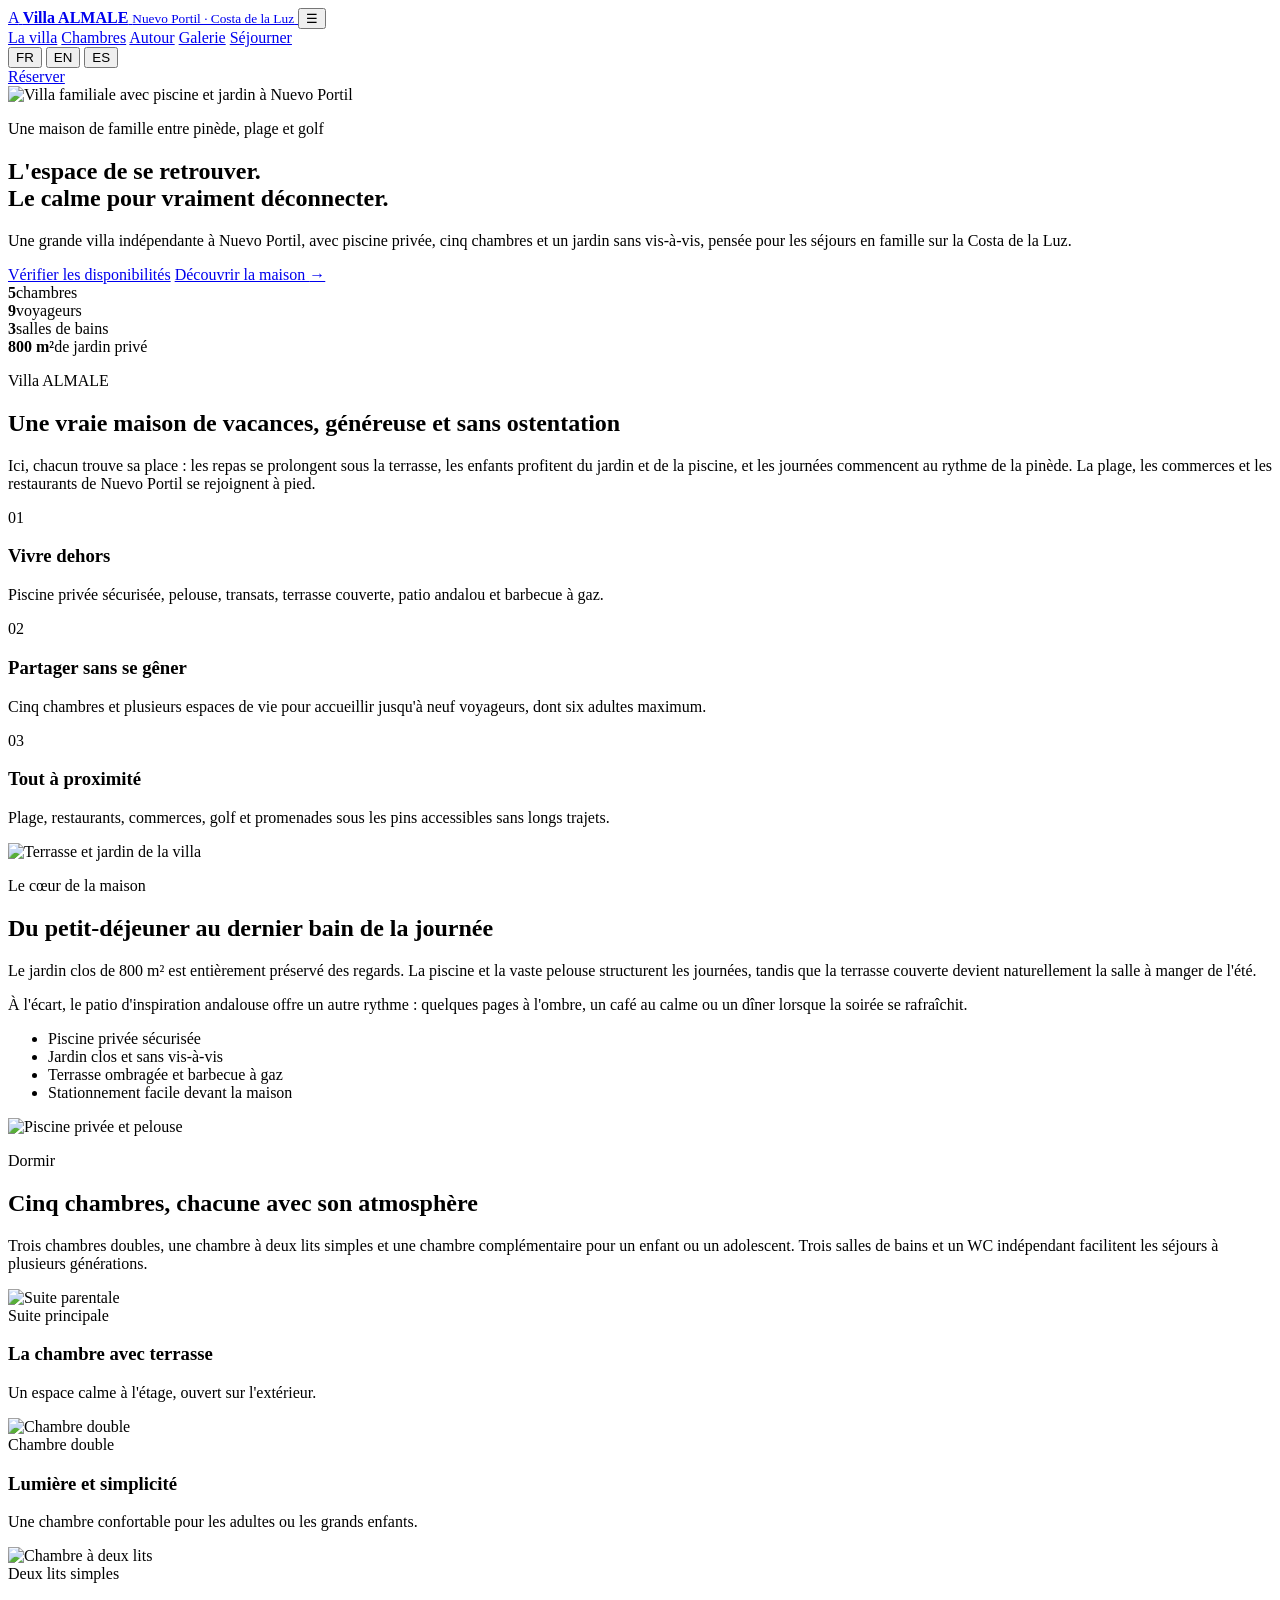
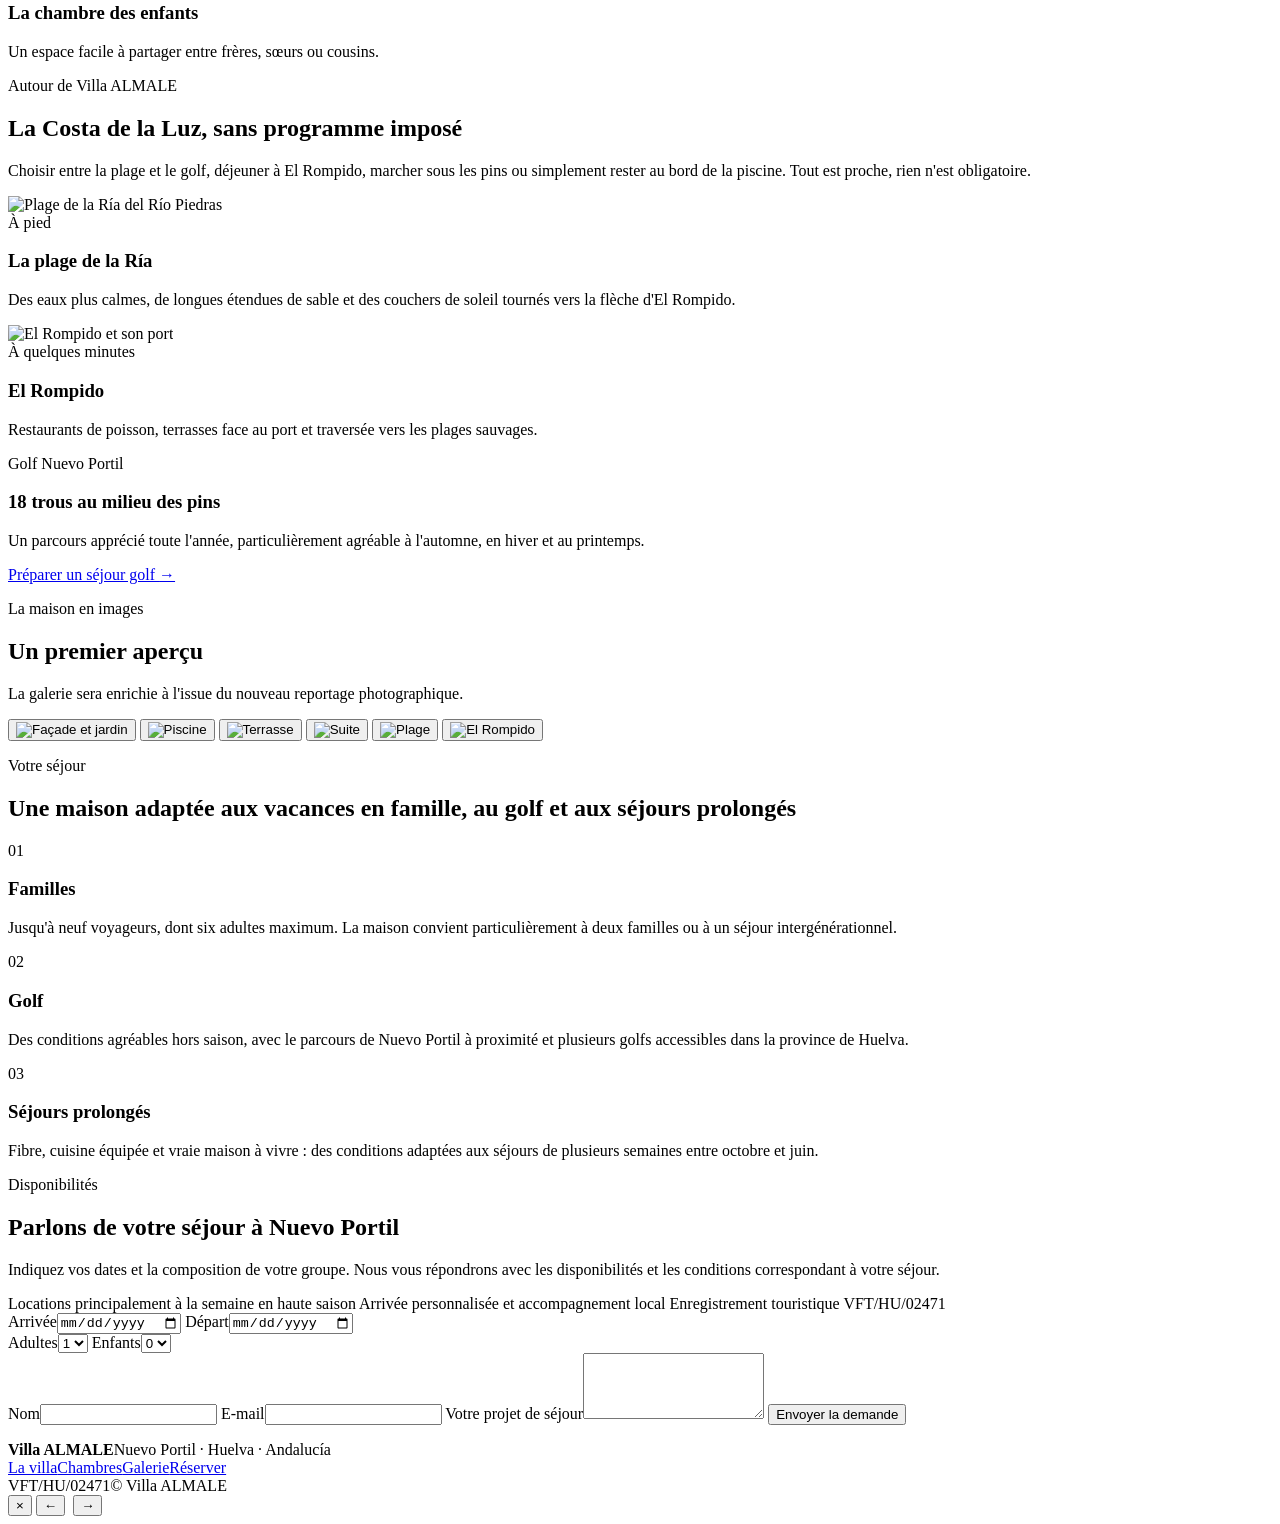
==== index.html @ 216f80e5 "Initial site structure" ====
<!DOCTYPE html>
<html lang="fr">
<head>
  <meta charset="UTF-8">
  <meta name="viewport" content="width=device-width, initial-scale=1.0">
  <meta name="description" content="Villa ALMALE à Nuevo Portil : grande villa familiale avec piscine privée, 5 chambres, jardin, plage et golf à proximité.">
  <meta name="theme-color" content="#f6f1e8">
  <link rel="icon" href="assets/favicon.svg" type="image/svg+xml">
  <link rel="manifest" href="manifest.webmanifest">
  <link rel="stylesheet" href="assets/css/styles.css">
  <title>Villa ALMALE · Nuevo Portil</title>
</head>
<body>
  <div class="site-shell">
    <header class="site-header" id="top">
      <a class="brand" href="#top" aria-label="Villa ALMALE">
        <span class="brand-mark">A</span>
        <span>
          <strong>Villa ALMALE</strong>
          <small>Nuevo Portil · Costa de la Luz</small>
        </span>
      </a>
      <button class="menu-toggle" aria-label="Ouvrir le menu" aria-expanded="false">☰</button>
      <nav class="main-nav" aria-label="Navigation principale">
        <a href="#villa" data-i18n="nav.villa">La villa</a>
        <a href="#rooms" data-i18n="nav.rooms">Chambres</a>
        <a href="#experience" data-i18n="nav.experience">Autour</a>
        <a href="#gallery" data-i18n="nav.gallery">Galerie</a>
        <a href="#stay" data-i18n="nav.stay">Séjourner</a>
      </nav>
      <div class="header-actions">
        <div class="language-switcher" aria-label="Langue">
          <button data-language="fr" class="active">FR</button>
          <button data-language="en">EN</button>
          <button data-language="es">ES</button>
        </div>
        <a class="button button-small" href="#booking" data-i18n="common.book">Réserver</a>
      </div>
    </header>

    <main>
      <section class="hero" aria-labelledby="hero-title">
        <div class="hero-media">
          <img src="https://media.vrbo.com/lodging/101000000/100620000/100611900/100611894/29d90b16.jpg?impolicy=resizecrop&rw=1200&ra=fit" alt="Villa familiale avec piscine et jardin à Nuevo Portil" data-fallback="assets/images/beach-ria-wide.jpg">
        </div>
        <div class="hero-overlay"></div>
        <div class="hero-content">
          <p class="eyebrow" data-i18n="hero.eyebrow">Une maison de famille entre pinède, plage et golf</p>
          <h1 id="hero-title" data-i18n="hero.title">L'espace de se retrouver.<br>Le calme pour vraiment déconnecter.</h1>
          <p data-i18n="hero.text">Une grande villa indépendante à Nuevo Portil, avec piscine privée, cinq chambres et un jardin sans vis-à-vis, pensée pour les séjours en famille sur la Costa de la Luz.</p>
          <div class="hero-actions">
            <a class="button" href="#booking" data-i18n="common.check">Vérifier les disponibilités</a>
            <a class="text-link" href="#villa" data-i18n="hero.discover">Découvrir la maison <span>→</span></a>
          </div>
        </div>
        <div class="hero-facts" aria-label="Informations principales">
          <div><strong>5</strong><span data-i18n="facts.rooms">chambres</span></div>
          <div><strong>9</strong><span data-i18n="facts.guests">voyageurs</span></div>
          <div><strong>3</strong><span data-i18n="facts.baths">salles de bains</span></div>
          <div><strong>800 m²</strong><span data-i18n="facts.garden">de jardin privé</span></div>
        </div>
      </section>

      <section class="intro section" id="villa">
        <div class="section-heading narrow">
          <p class="eyebrow" data-i18n="intro.eyebrow">Villa ALMALE</p>
          <h2 data-i18n="intro.title">Une vraie maison de vacances, généreuse et sans ostentation</h2>
          <p data-i18n="intro.text">Ici, chacun trouve sa place : les repas se prolongent sous la terrasse, les enfants profitent du jardin et de la piscine, et les journées commencent au rythme de la pinède. La plage, les commerces et les restaurants de Nuevo Portil se rejoignent à pied.</p>
        </div>
        <div class="feature-grid">
          <article>
            <span>01</span>
            <h3 data-i18n="intro.feature1Title">Vivre dehors</h3>
            <p data-i18n="intro.feature1Text">Piscine privée sécurisée, pelouse, transats, terrasse couverte, patio andalou et barbecue à gaz.</p>
          </article>
          <article>
            <span>02</span>
            <h3 data-i18n="intro.feature2Title">Partager sans se gêner</h3>
            <p data-i18n="intro.feature2Text">Cinq chambres et plusieurs espaces de vie pour accueillir jusqu'à neuf voyageurs, dont six adultes maximum.</p>
          </article>
          <article>
            <span>03</span>
            <h3 data-i18n="intro.feature3Title">Tout à proximité</h3>
            <p data-i18n="intro.feature3Text">Plage, restaurants, commerces, golf et promenades sous les pins accessibles sans longs trajets.</p>
          </article>
        </div>
      </section>

      <section class="editorial-grid section section-muted">
        <div class="editorial-image editorial-image-tall">
          <img src="https://media.vrbo.com/lodging/101000000/100620000/100611900/100611894/b9b3788c.jpg?impolicy=resizecrop&rw=900&ra=fit" alt="Terrasse et jardin de la villa" data-fallback="assets/images/beach-ria.jpg">
        </div>
        <div class="editorial-copy">
          <p class="eyebrow" data-i18n="outdoor.eyebrow">Le cœur de la maison</p>
          <h2 data-i18n="outdoor.title">Du petit-déjeuner au dernier bain de la journée</h2>
          <p data-i18n="outdoor.text1">Le jardin clos de 800 m² est entièrement préservé des regards. La piscine et la vaste pelouse structurent les journées, tandis que la terrasse couverte devient naturellement la salle à manger de l'été.</p>
          <p data-i18n="outdoor.text2">À l'écart, le patio d'inspiration andalouse offre un autre rythme : quelques pages à l'ombre, un café au calme ou un dîner lorsque la soirée se rafraîchit.</p>
          <ul class="details-list">
            <li data-i18n="outdoor.item1">Piscine privée sécurisée</li>
            <li data-i18n="outdoor.item2">Jardin clos et sans vis-à-vis</li>
            <li data-i18n="outdoor.item3">Terrasse ombragée et barbecue à gaz</li>
            <li data-i18n="outdoor.item4">Stationnement facile devant la maison</li>
          </ul>
        </div>
        <div class="editorial-image editorial-image-wide">
          <img src="https://media.vrbo.com/lodging/101000000/100620000/100611900/100611894/7facbbdc.jpg?impolicy=resizecrop&rw=1000&ra=fit" alt="Piscine privée et pelouse" data-fallback="assets/images/beach-ria-wide.jpg">
        </div>
      </section>

      <section class="rooms section" id="rooms">
        <div class="section-heading split-heading">
          <div>
            <p class="eyebrow" data-i18n="rooms.eyebrow">Dormir</p>
            <h2 data-i18n="rooms.title">Cinq chambres, chacune avec son atmosphère</h2>
          </div>
          <p data-i18n="rooms.intro">Trois chambres doubles, une chambre à deux lits simples et une chambre complémentaire pour un enfant ou un adolescent. Trois salles de bains et un WC indépendant facilitent les séjours à plusieurs générations.</p>
        </div>
        <div class="room-cards">
          <article class="room-card room-card-featured">
            <img src="https://media.vrbo.com/lodging/101000000/100620000/100611900/100611894/6b05ad0a.jpg?impolicy=resizecrop&rw=900&ra=fit" alt="Suite parentale" data-fallback="assets/images/marina-el-rompido-wide.jpg">
            <div><span data-i18n="rooms.primaryTag">Suite principale</span><h3 data-i18n="rooms.primaryTitle">La chambre avec terrasse</h3><p data-i18n="rooms.primaryText">Un espace calme à l'étage, ouvert sur l'extérieur.</p></div>
          </article>
          <article class="room-card">
            <img src="https://media.vrbo.com/lodging/101000000/100620000/100611900/100611894/a45e7f15.jpg?impolicy=resizecrop&rw=800&ra=fit" alt="Chambre double" data-fallback="assets/images/marina-el-rompido.jpg">
            <div><span data-i18n="rooms.doubleTag">Chambre double</span><h3 data-i18n="rooms.doubleTitle">Lumière et simplicité</h3><p data-i18n="rooms.doubleText">Une chambre confortable pour les adultes ou les grands enfants.</p></div>
          </article>
          <article class="room-card">
            <img src="https://media.vrbo.com/lodging/101000000/100620000/100611900/100611894/0f1e909a.jpg?impolicy=resizecrop&rw=800&ra=fit" alt="Chambre à deux lits" data-fallback="assets/images/beach-ria.jpg">
            <div><span data-i18n="rooms.twinTag">Deux lits simples</span><h3 data-i18n="rooms.twinTitle">La chambre des enfants</h3><p data-i18n="rooms.twinText">Un espace facile à partager entre frères, sœurs ou cousins.</p></div>
          </article>
        </div>
      </section>

      <section class="experience section section-dark" id="experience">
        <div class="section-heading narrow light">
          <p class="eyebrow" data-i18n="experience.eyebrow">Autour de Villa ALMALE</p>
          <h2 data-i18n="experience.title">La Costa de la Luz, sans programme imposé</h2>
          <p data-i18n="experience.text">Choisir entre la plage et le golf, déjeuner à El Rompido, marcher sous les pins ou simplement rester au bord de la piscine. Tout est proche, rien n'est obligatoire.</p>
        </div>
        <div class="experience-grid">
          <article class="experience-card experience-card-large">
            <img src="assets/images/beach-ria-wide.jpg" alt="Plage de la Ría del Río Piedras">
            <div><span data-i18n="experience.beachTag">À pied</span><h3 data-i18n="experience.beachTitle">La plage de la Ría</h3><p data-i18n="experience.beachText">Des eaux plus calmes, de longues étendues de sable et des couchers de soleil tournés vers la flèche d'El Rompido.</p></div>
          </article>
          <article class="experience-card">
            <img src="assets/images/marina-el-rompido-wide.jpg" alt="El Rompido et son port">
            <div><span data-i18n="experience.rompidoTag">À quelques minutes</span><h3 data-i18n="experience.rompidoTitle">El Rompido</h3><p data-i18n="experience.rompidoText">Restaurants de poisson, terrasses face au port et traversée vers les plages sauvages.</p></div>
          </article>
          <article class="experience-card experience-card-text">
            <span data-i18n="experience.golfTag">Golf Nuevo Portil</span>
            <h3 data-i18n="experience.golfTitle">18 trous au milieu des pins</h3>
            <p data-i18n="experience.golfText">Un parcours apprécié toute l'année, particulièrement agréable à l'automne, en hiver et au printemps.</p>
            <a href="#stay" class="text-link light-link" data-i18n="experience.golfLink">Préparer un séjour golf <span>→</span></a>
          </article>
        </div>
      </section>

      <section class="gallery section" id="gallery">
        <div class="section-heading split-heading">
          <div><p class="eyebrow" data-i18n="gallery.eyebrow">La maison en images</p><h2 data-i18n="gallery.title">Un premier aperçu</h2></div>
          <p data-i18n="gallery.note">La galerie sera enrichie à l'issue du nouveau reportage photographique.</p>
        </div>
        <div class="gallery-grid">
          <button class="gallery-item gallery-item-wide" data-gallery="0"><img src="https://media.vrbo.com/lodging/101000000/100620000/100611900/100611894/29d90b16.jpg?impolicy=resizecrop&rw=1000&ra=fit" alt="Façade et jardin" data-fallback="assets/images/beach-ria-wide.jpg"></button>
          <button class="gallery-item" data-gallery="1"><img src="https://media.vrbo.com/lodging/101000000/100620000/100611900/100611894/7facbbdc.jpg?impolicy=resizecrop&rw=700&ra=fit" alt="Piscine" data-fallback="assets/images/beach-ria.jpg"></button>
          <button class="gallery-item" data-gallery="2"><img src="https://media.vrbo.com/lodging/101000000/100620000/100611900/100611894/b9b3788c.jpg?impolicy=resizecrop&rw=700&ra=fit" alt="Terrasse" data-fallback="assets/images/marina-el-rompido.jpg"></button>
          <button class="gallery-item gallery-item-tall" data-gallery="3"><img src="https://media.vrbo.com/lodging/101000000/100620000/100611900/100611894/6b05ad0a.jpg?impolicy=resizecrop&rw=700&ra=fit" alt="Suite" data-fallback="assets/images/marina-el-rompido-wide.jpg"></button>
          <button class="gallery-item" data-gallery="4"><img src="assets/images/beach-ria.jpg" alt="Plage"></button>
          <button class="gallery-item" data-gallery="5"><img src="assets/images/marina-el-rompido.jpg" alt="El Rompido"></button>
        </div>
      </section>

      <section class="stay section section-muted" id="stay">
        <div class="section-heading narrow">
          <p class="eyebrow" data-i18n="stay.eyebrow">Votre séjour</p>
          <h2 data-i18n="stay.title">Une maison adaptée aux vacances en famille, au golf et aux séjours prolongés</h2>
        </div>
        <div class="stay-grid">
          <article><span>01</span><h3 data-i18n="stay.familyTitle">Familles</h3><p data-i18n="stay.familyText">Jusqu'à neuf voyageurs, dont six adultes maximum. La maison convient particulièrement à deux familles ou à un séjour intergénérationnel.</p></article>
          <article><span>02</span><h3 data-i18n="stay.golfTitle">Golf</h3><p data-i18n="stay.golfText">Des conditions agréables hors saison, avec le parcours de Nuevo Portil à proximité et plusieurs golfs accessibles dans la province de Huelva.</p></article>
          <article><span>03</span><h3 data-i18n="stay.longTitle">Séjours prolongés</h3><p data-i18n="stay.longText">Fibre, cuisine équipée et vraie maison à vivre : des conditions adaptées aux séjours de plusieurs semaines entre octobre et juin.</p></article>
        </div>
      </section>

      <section class="booking section" id="booking">
        <div class="booking-copy">
          <p class="eyebrow" data-i18n="booking.eyebrow">Disponibilités</p>
          <h2 data-i18n="booking.title">Parlons de votre séjour à Nuevo Portil</h2>
          <p data-i18n="booking.text">Indiquez vos dates et la composition de votre groupe. Nous vous répondrons avec les disponibilités et les conditions correspondant à votre séjour.</p>
          <div class="booking-notes">
            <span data-i18n="booking.note1">Locations principalement à la semaine en haute saison</span>
            <span data-i18n="booking.note2">Arrivée personnalisée et accompagnement local</span>
            <span data-i18n="booking.note3">Enregistrement touristique VFT/HU/02471</span>
          </div>
        </div>
        <form class="inquiry-form" id="inquiry-form">
          <div class="form-row">
            <label><span data-i18n="form.arrival">Arrivée</span><input type="date" name="arrival" required></label>
            <label><span data-i18n="form.departure">Départ</span><input type="date" name="departure" required></label>
          </div>
          <div class="form-row">
            <label><span data-i18n="form.adults">Adultes</span><select name="adults"><option>1</option><option>2</option><option>3</option><option>4</option><option>5</option><option>6</option></select></label>
            <label><span data-i18n="form.children">Enfants</span><select name="children"><option>0</option><option>1</option><option>2</option><option>3</option><option>4</option><option>5</option></select></label>
          </div>
          <label><span data-i18n="form.name">Nom</span><input type="text" name="name" autocomplete="name" required></label>
          <label><span data-i18n="form.email">E-mail</span><input type="email" name="email" autocomplete="email" required></label>
          <label><span data-i18n="form.message">Votre projet de séjour</span><textarea name="message" rows="4"></textarea></label>
          <button class="button button-full" type="submit" data-i18n="form.submit">Envoyer la demande</button>
          <p class="form-status" aria-live="polite"></p>
        </form>
      </section>
    </main>

    <footer class="site-footer">
      <div class="footer-brand"><strong>Villa ALMALE</strong><span>Nuevo Portil · Huelva · Andalucía</span></div>
      <div class="footer-links"><a href="#villa" data-i18n="nav.villa">La villa</a><a href="#rooms" data-i18n="nav.rooms">Chambres</a><a href="#gallery" data-i18n="nav.gallery">Galerie</a><a href="#booking" data-i18n="common.book">Réserver</a></div>
      <div class="footer-meta"><span>VFT/HU/02471</span><span>© <span id="current-year"></span> Villa ALMALE</span></div>
    </footer>
  </div>

  <div class="lightbox" aria-hidden="true">
    <button class="lightbox-close" aria-label="Fermer">×</button>
    <button class="lightbox-prev" aria-label="Photo précédente">←</button>
    <img src="" alt="">
    <button class="lightbox-next" aria-label="Photo suivante">→</button>
  </div>

  <script src="assets/js/site-config.js"></script>
  <script src="assets/js/translations.js"></script>
  <script src="assets/js/main.js"></script>
</body>
</html>
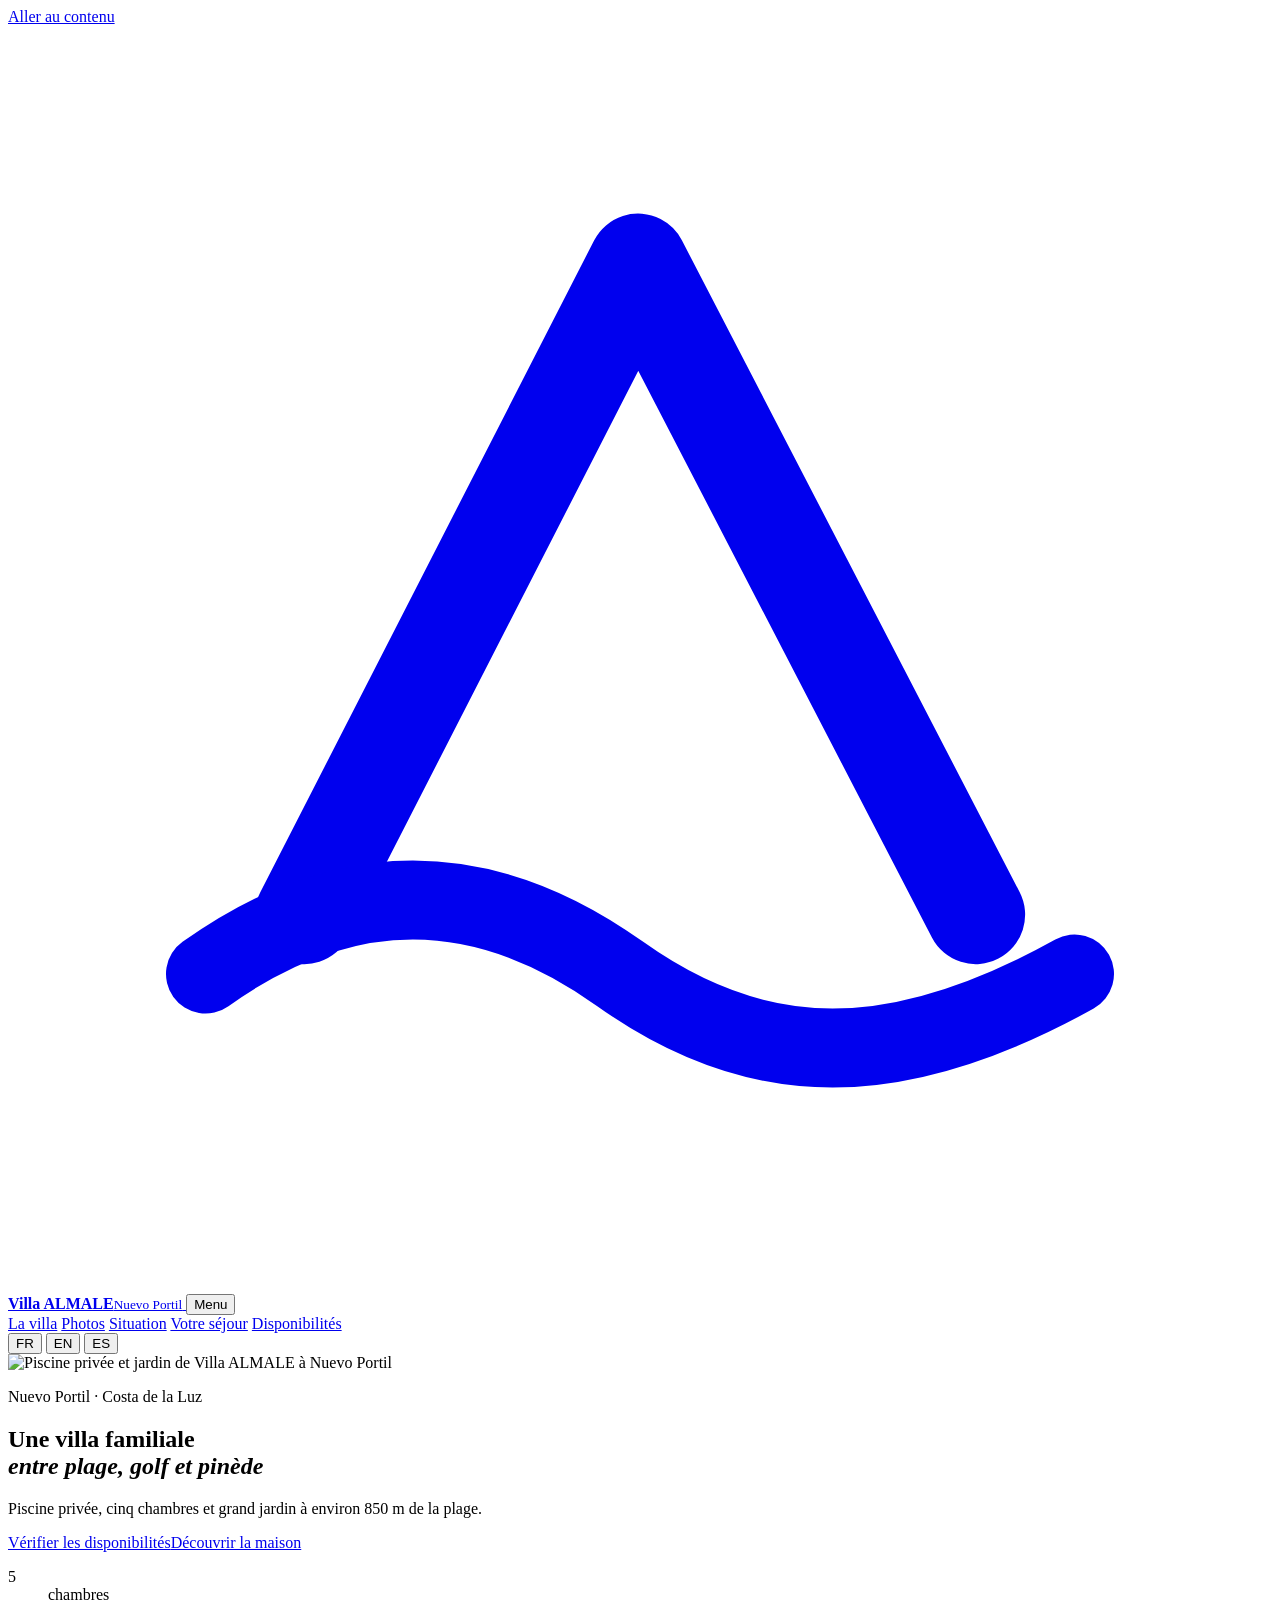
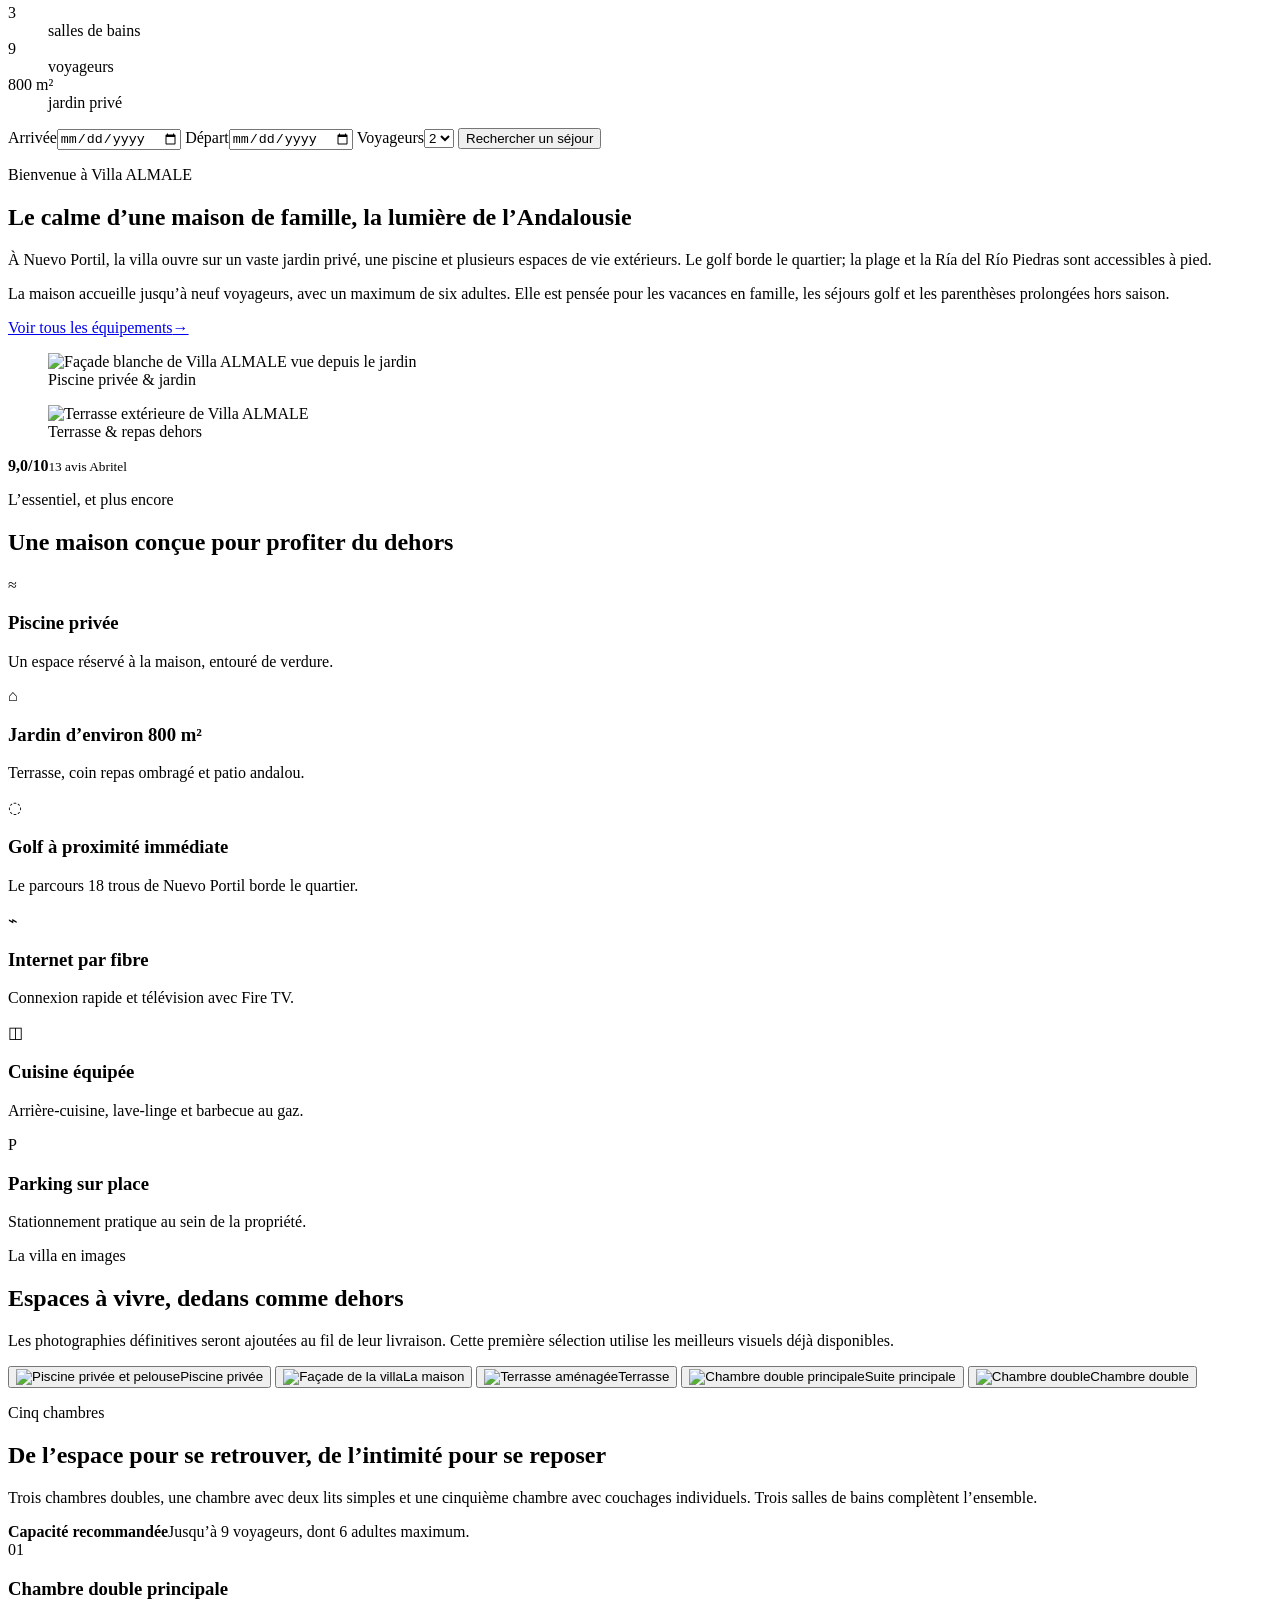
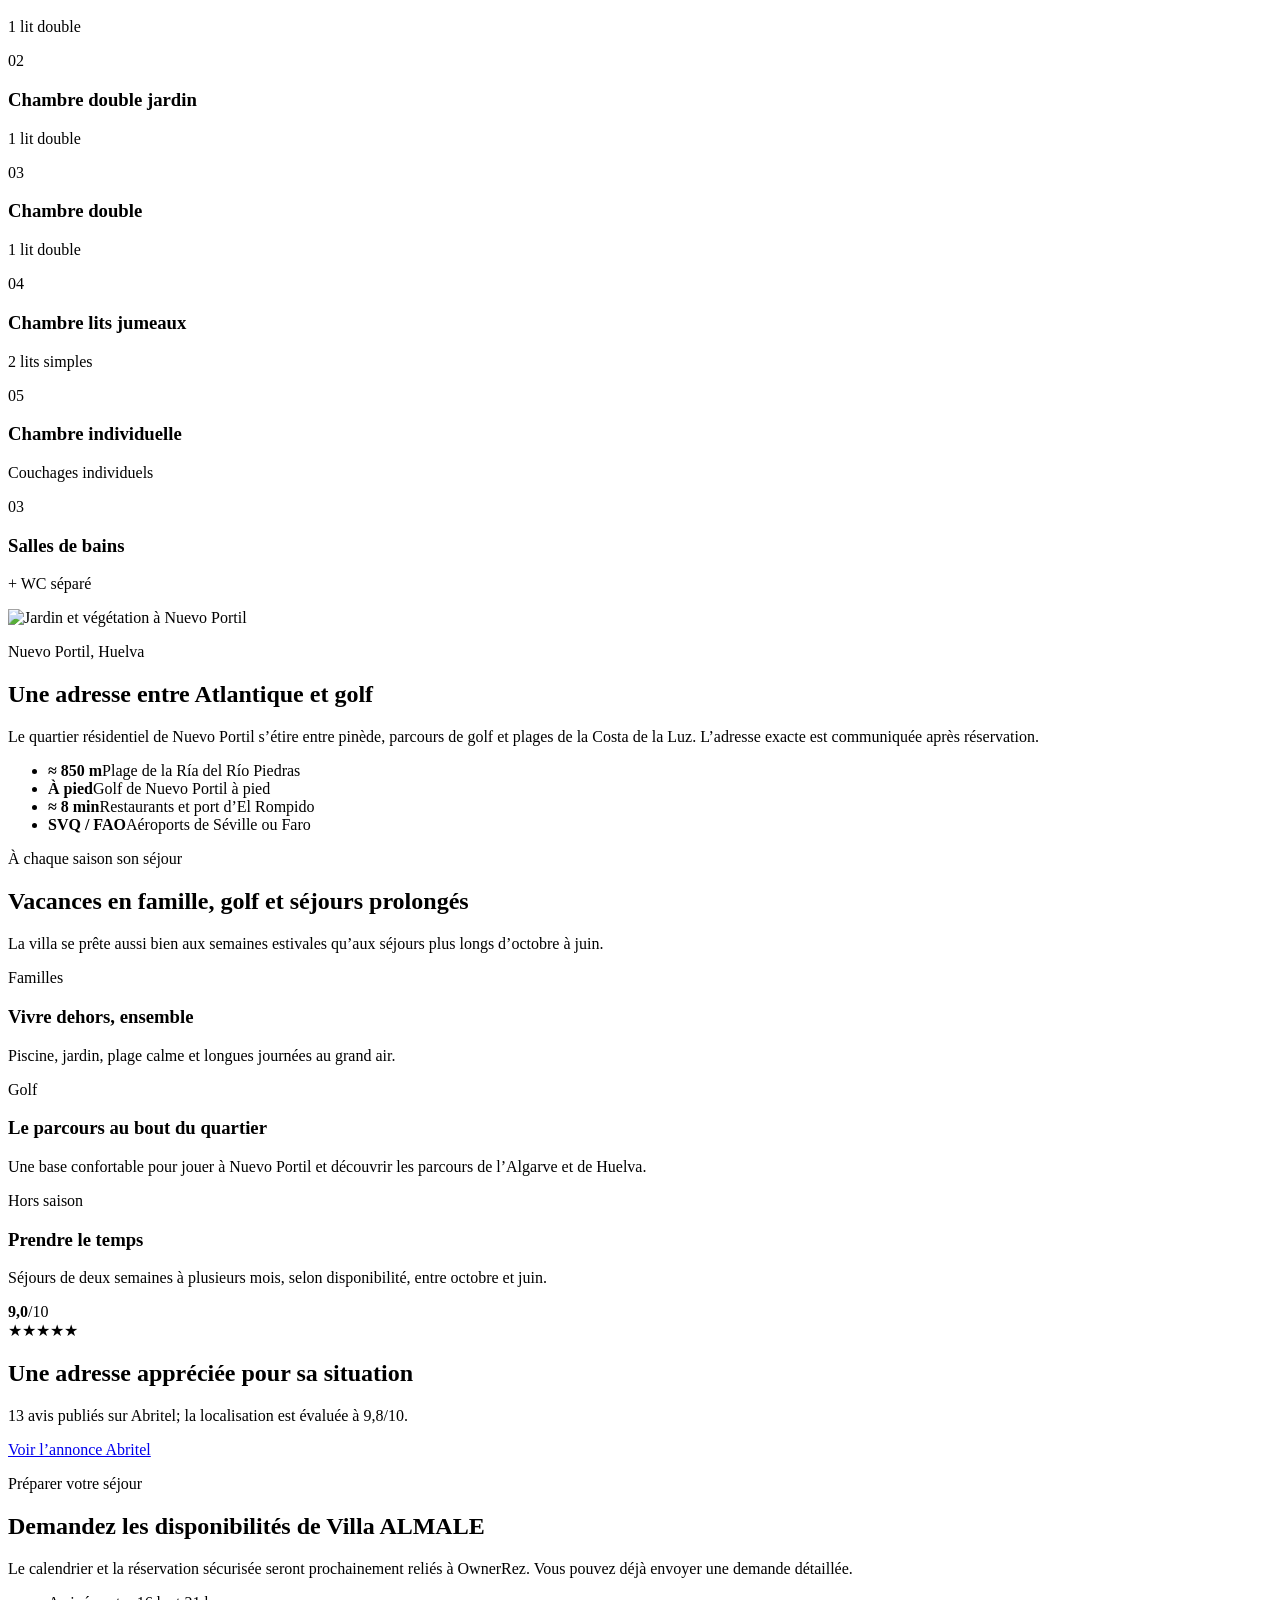
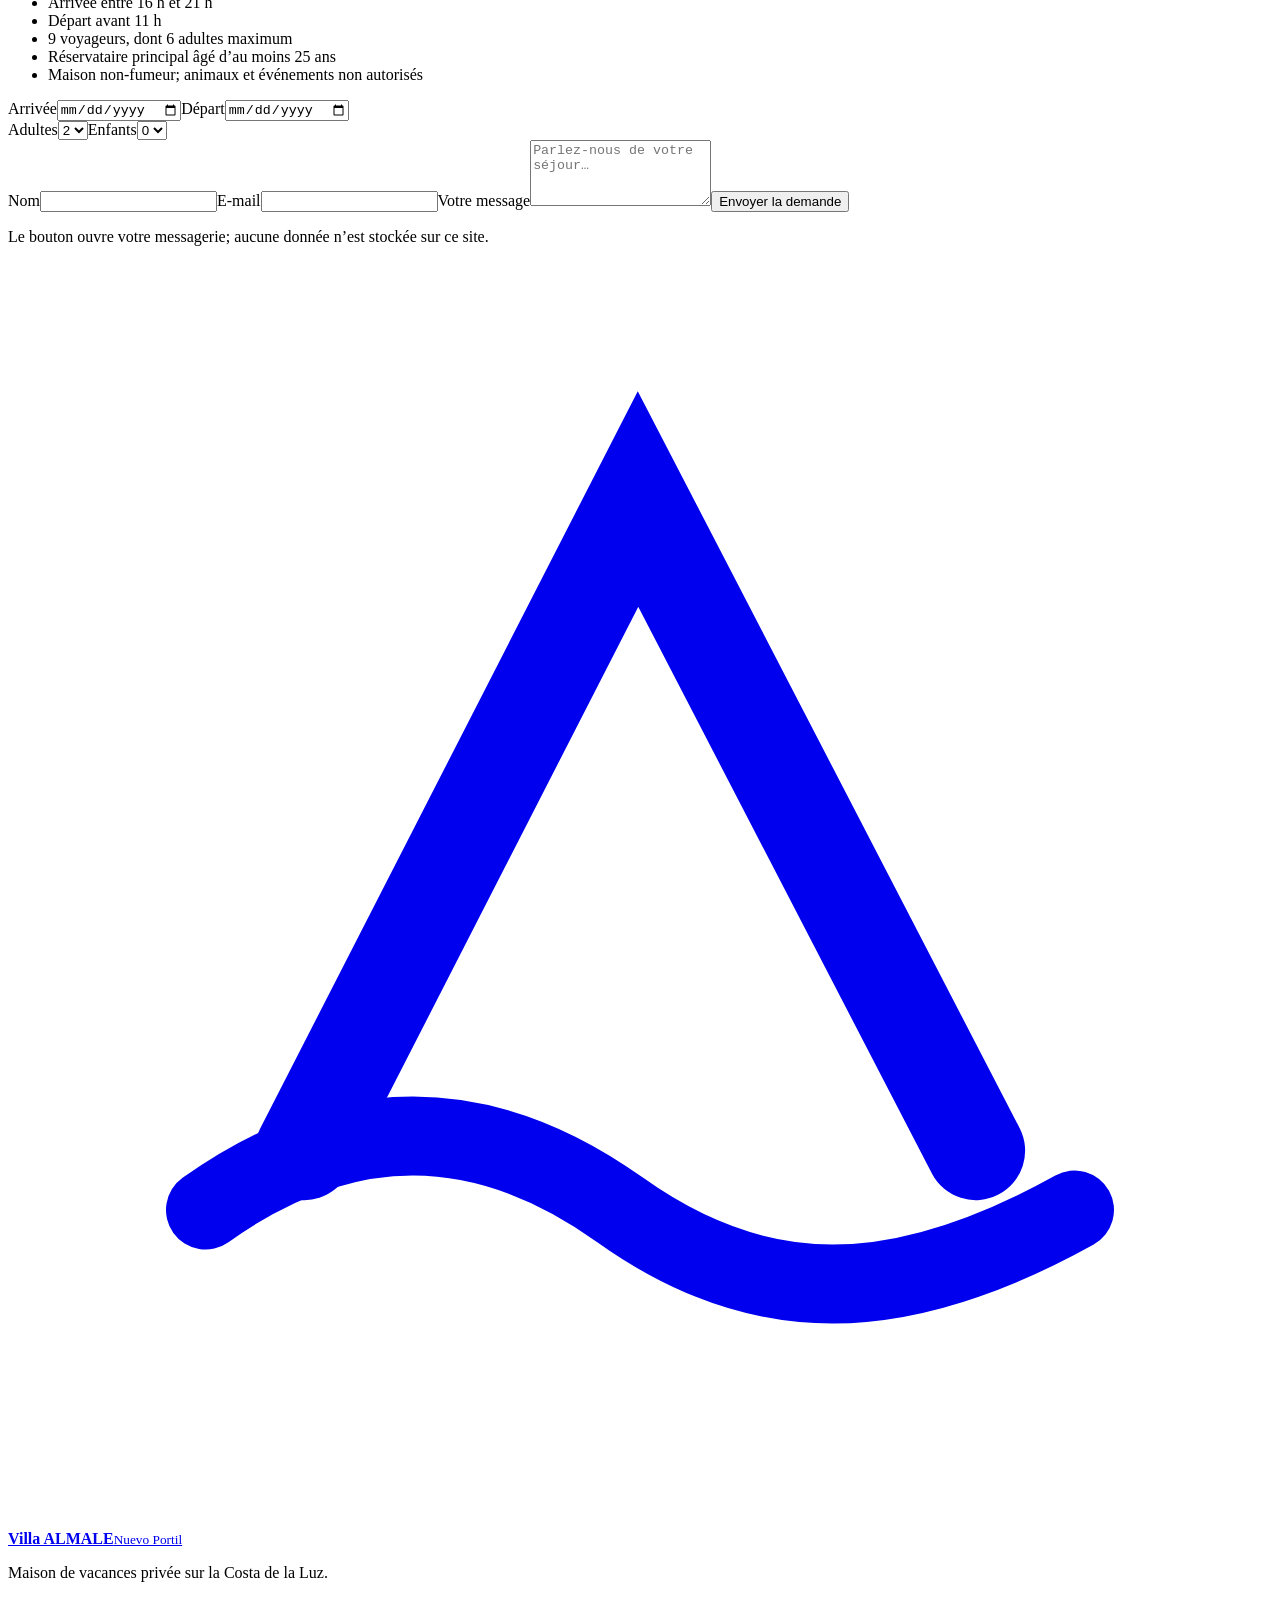
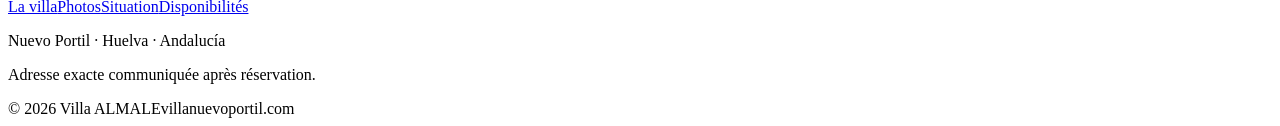
==== commit bf3d549b: "Rebuild the Villa ALMALE landing page" ====
--- a/index.html
+++ b/index.html
@@ -1,230 +1,161 @@
-<!DOCTYPE html>
+<!doctype html>
 <html lang="fr">
 <head>
-  <meta charset="UTF-8">
-  <meta name="viewport" content="width=device-width, initial-scale=1.0">
-  <meta name="description" content="Villa ALMALE à Nuevo Portil : grande villa familiale avec piscine privée, 5 chambres, jardin, plage et golf à proximité.">
-  <meta name="theme-color" content="#f6f1e8">
+  <meta charset="utf-8">
+  <meta name="viewport" content="width=device-width,initial-scale=1">
+  <title>Villa ALMALE — Piscine privée, golf & plage à Nuevo Portil</title>
+  <meta name="description" content="Villa familiale de cinq chambres avec piscine privée et grand jardin à Nuevo Portil, près de la plage et du golf.">
+  <meta name="theme-color" content="#143b40">
+  <meta property="og:type" content="website">
+  <meta property="og:title" content="Villa ALMALE — Nuevo Portil">
+  <meta property="og:description" content="Une maison de famille entre pinède, plage et golf sur la Costa de la Luz.">
+  <meta property="og:image" content="https://media.vrbo.com/lodging/35000000/34430000/34425900/34425873/80b2ed6f.jpg?impolicy=resizecrop&ra=fit&rw=1600">
+  <meta name="twitter:card" content="summary_large_image">
   <link rel="icon" href="assets/favicon.svg" type="image/svg+xml">
   <link rel="manifest" href="manifest.webmanifest">
   <link rel="stylesheet" href="assets/css/styles.css">
-  <title>Villa ALMALE · Nuevo Portil</title>
+  <script type="application/ld+json">{
+    "@context":"https://schema.org",
+    "@type":"VacationRental",
+    "name":"Villa ALMALE",
+    "description":"Villa familiale de cinq chambres avec piscine privée et grand jardin à Nuevo Portil.",
+    "address":{"@type":"PostalAddress","addressLocality":"Nuevo Portil","addressRegion":"Huelva","addressCountry":"ES"},
+    "numberOfRooms":5,
+    "occupancy":{"@type":"QuantitativeValue","maxValue":9},
+    "amenityFeature":[
+      {"@type":"LocationFeatureSpecification","name":"Piscine privée","value":true},
+      {"@type":"LocationFeatureSpecification","name":"Internet par fibre","value":true},
+      {"@type":"LocationFeatureSpecification","name":"Parking","value":true},
+      {"@type":"LocationFeatureSpecification","name":"Barbecue au gaz","value":true}
+    ]
+  }</script>
 </head>
 <body>
-  <div class="site-shell">
-    <header class="site-header" id="top">
-      <a class="brand" href="#top" aria-label="Villa ALMALE">
-        <span class="brand-mark">A</span>
-        <span>
-          <strong>Villa ALMALE</strong>
-          <small>Nuevo Portil · Costa de la Luz</small>
-        </span>
+  <a class="skip-link" href="#main" data-i18n="skip">Aller au contenu</a>
+
+  <header class="site-header" id="site-header">
+    <div class="shell header-inner">
+      <a class="brand" href="#top" aria-label="Villa ALMALE — accueil">
+        <svg class="brand-mark" viewBox="0 0 64 64" aria-hidden="true"><path d="M15 45 31.9 12 49 45" fill="none" stroke="currentColor" stroke-width="5" stroke-linecap="round" stroke-linejoin="round"/><path d="M10 48c7-5 14-5 21 0s14 5 23 0" fill="none" stroke="currentColor" stroke-width="4" stroke-linecap="round"/></svg>
+        <span><strong>Villa ALMALE</strong><small>Nuevo Portil</small></span>
       </a>
-      <button class="menu-toggle" aria-label="Ouvrir le menu" aria-expanded="false">☰</button>
-      <nav class="main-nav" aria-label="Navigation principale">
-        <a href="#villa" data-i18n="nav.villa">La villa</a>
-        <a href="#rooms" data-i18n="nav.rooms">Chambres</a>
-        <a href="#experience" data-i18n="nav.experience">Autour</a>
-        <a href="#gallery" data-i18n="nav.gallery">Galerie</a>
-        <a href="#stay" data-i18n="nav.stay">Séjourner</a>
+      <button class="menu-toggle" type="button" aria-expanded="false" aria-controls="main-nav"><span></span><span></span><span></span><span class="sr-only" data-i18n="menu">Menu</span></button>
+      <nav class="main-nav" id="main-nav" aria-label="Navigation principale">
+        <a href="#villa" data-i18n="navVilla">La villa</a>
+        <a href="#gallery" data-i18n="navGallery">Photos</a>
+        <a href="#location" data-i18n="navLocation">Situation</a>
+        <a href="#stay" data-i18n="navStay">Votre séjour</a>
+        <a class="button button-small" href="#booking" data-i18n="navBook">Disponibilités</a>
       </nav>
-      <div class="header-actions">
-        <div class="language-switcher" aria-label="Langue">
-          <button data-language="fr" class="active">FR</button>
-          <button data-language="en">EN</button>
-          <button data-language="es">ES</button>
+      <div class="language-switcher" aria-label="Langue">
+        <button type="button" data-lang="fr" class="active" aria-pressed="true">FR</button>
+        <button type="button" data-lang="en" aria-pressed="false">EN</button>
+        <button type="button" data-lang="es" aria-pressed="false">ES</button>
+      </div>
+    </div>
+  </header>
+
+  <main id="main">
+    <section class="hero" id="top" aria-labelledby="hero-title">
+      <div class="hero-media"><img src="https://media.vrbo.com/lodging/35000000/34430000/34425900/34425873/80b2ed6f.jpg?impolicy=resizecrop&ra=fit&rw=1600" alt="Piscine privée et jardin de Villa ALMALE à Nuevo Portil" fetchpriority="high"></div>
+      <div class="hero-shade"></div>
+      <div class="shell hero-content">
+        <p class="eyebrow light" data-i18n="heroEyebrow">Nuevo Portil · Costa de la Luz</p>
+        <h1 id="hero-title"><span data-i18n="heroTitle1">Une villa familiale</span><br><em data-i18n="heroTitle2">entre plage, golf et pinède</em></h1>
+        <p class="hero-lead" data-i18n="heroLead">Piscine privée, cinq chambres et grand jardin à environ 850 m de la plage.</p>
+        <div class="hero-actions"><a class="button button-light" href="#booking" data-i18n="heroCta1">Vérifier les disponibilités</a><a class="button button-ghost" href="#gallery" data-i18n="heroCta2">Découvrir la maison</a></div>
+        <dl class="hero-stats"><div><dt>5</dt><dd data-i18n="statBedrooms">chambres</dd></div><div><dt>3</dt><dd data-i18n="statBathrooms">salles de bains</dd></div><div><dt>9</dt><dd data-i18n="statGuests">voyageurs</dd></div><div><dt>800 m²</dt><dd>jardin privé</dd></div></dl>
+      </div>
+      <a class="scroll-cue" href="#villa" aria-label="Faire défiler"><span></span></a>
+    </section>
+
+    <section class="quick-booking" aria-label="Recherche de séjour">
+      <form class="shell quick-booking-inner" id="quick-form">
+        <label><span data-i18n="arrival">Arrivée</span><input type="date" name="arrival" required></label>
+        <label><span data-i18n="departure">Départ</span><input type="date" name="departure" required></label>
+        <label><span data-i18n="travellers">Voyageurs</span><select name="guests"><option>2</option><option>3</option><option>4</option><option>5</option><option>6</option><option>7</option><option>8</option><option>9</option></select></label>
+        <button class="button" type="submit" data-i18n="searchStay">Rechercher un séjour</button>
+      </form>
+    </section>
+
+    <section class="section intro" id="villa">
+      <div class="shell intro-grid">
+        <div class="intro-copy reveal">
+          <p class="eyebrow" data-i18n="introEyebrow">Bienvenue à Villa ALMALE</p>
+          <h2 data-i18n="introTitle">Le calme d’une maison de famille, la lumière de l’Andalousie</h2>
+          <p class="lead" data-i18n="introLead">À Nuevo Portil, la villa ouvre sur un vaste jardin privé, une piscine et plusieurs espaces de vie extérieurs. Le golf borde le quartier; la plage et la Ría del Río Piedras sont accessibles à pied.</p>
+          <p data-i18n="introBody">La maison accueille jusqu’à neuf voyageurs, avec un maximum de six adultes. Elle est pensée pour les vacances en famille, les séjours golf et les parenthèses prolongées hors saison.</p>
+          <a class="text-link" href="#amenities"><span data-i18n="discoverAmenities">Voir tous les équipements</span><span>→</span></a>
         </div>
-        <a class="button button-small" href="#booking" data-i18n="common.book">Réserver</a>
+        <div class="intro-visual reveal">
+          <figure class="photo-card photo-card-large"><img src="https://media.vrbo.com/lodging/35000000/34430000/34425900/34425873/73dc5d1f.jpg?impolicy=resizecrop&ra=fit&rw=1200" alt="Façade blanche de Villa ALMALE vue depuis le jardin"><figcaption data-i18n="captionPool">Piscine privée & jardin</figcaption></figure>
+          <figure class="photo-card photo-card-small"><img src="https://media.vrbo.com/lodging/35000000/34430000/34425900/34425873/fb9d5177.jpg?impolicy=resizecrop&ra=fit&rw=900" alt="Terrasse extérieure de Villa ALMALE"><figcaption>Terrasse & repas dehors</figcaption></figure>
+          <div class="rating-badge"><strong>9,0<span>/10</span></strong><small data-i18n="ratingLabel">13 avis Abritel</small></div>
+        </div>
       </div>
-    </header>
+    </section>
 
-    <main>
-      <section class="hero" aria-labelledby="hero-title">
-        <div class="hero-media">
-          <img src="https://media.vrbo.com/lodging/101000000/100620000/100611900/100611894/29d90b16.jpg?impolicy=resizecrop&rw=1200&ra=fit" alt="Villa familiale avec piscine et jardin à Nuevo Portil" data-fallback="assets/images/beach-ria-wide.jpg">
-        </div>
-        <div class="hero-overlay"></div>
-        <div class="hero-content">
-          <p class="eyebrow" data-i18n="hero.eyebrow">Une maison de famille entre pinède, plage et golf</p>
-          <h1 id="hero-title" data-i18n="hero.title">L'espace de se retrouver.<br>Le calme pour vraiment déconnecter.</h1>
-          <p data-i18n="hero.text">Une grande villa indépendante à Nuevo Portil, avec piscine privée, cinq chambres et un jardin sans vis-à-vis, pensée pour les séjours en famille sur la Costa de la Luz.</p>
-          <div class="hero-actions">
-            <a class="button" href="#booking" data-i18n="common.check">Vérifier les disponibilités</a>
-            <a class="text-link" href="#villa" data-i18n="hero.discover">Découvrir la maison <span>→</span></a>
-          </div>
-        </div>
-        <div class="hero-facts" aria-label="Informations principales">
-          <div><strong>5</strong><span data-i18n="facts.rooms">chambres</span></div>
-          <div><strong>9</strong><span data-i18n="facts.guests">voyageurs</span></div>
-          <div><strong>3</strong><span data-i18n="facts.baths">salles de bains</span></div>
-          <div><strong>800 m²</strong><span data-i18n="facts.garden">de jardin privé</span></div>
-        </div>
-      </section>
+    <section class="section features" id="amenities"><div class="shell">
+      <div class="section-heading centered reveal"><p class="eyebrow" data-i18n="featuresEyebrow">L’essentiel, et plus encore</p><h2 data-i18n="featuresTitle">Une maison conçue pour profiter du dehors</h2></div>
+      <div class="feature-grid">
+        <article class="feature reveal"><span class="feature-icon">≈</span><h3 data-i18n="f1Title">Piscine privée</h3><p data-i18n="f1Text">Un espace réservé à la maison, entouré de verdure.</p></article>
+        <article class="feature reveal"><span class="feature-icon">⌂</span><h3 data-i18n="f2Title">Jardin d’environ 800 m²</h3><p data-i18n="f2Text">Terrasse, coin repas ombragé et patio andalou.</p></article>
+        <article class="feature reveal"><span class="feature-icon">◌</span><h3 data-i18n="f3Title">Golf à proximité immédiate</h3><p data-i18n="f3Text">Le parcours 18 trous de Nuevo Portil borde le quartier.</p></article>
+        <article class="feature reveal"><span class="feature-icon">⌁</span><h3 data-i18n="f4Title">Internet par fibre</h3><p data-i18n="f4Text">Connexion rapide et télévision avec Fire TV.</p></article>
+        <article class="feature reveal"><span class="feature-icon">◫</span><h3 data-i18n="f5Title">Cuisine équipée</h3><p data-i18n="f5Text">Arrière-cuisine, lave-linge et barbecue au gaz.</p></article>
+        <article class="feature reveal"><span class="feature-icon">P</span><h3 data-i18n="f6Title">Parking sur place</h3><p data-i18n="f6Text">Stationnement pratique au sein de la propriété.</p></article>
+      </div>
+    </div></section>
 
-      <section class="intro section" id="villa">
-        <div class="section-heading narrow">
-          <p class="eyebrow" data-i18n="intro.eyebrow">Villa ALMALE</p>
-          <h2 data-i18n="intro.title">Une vraie maison de vacances, généreuse et sans ostentation</h2>
-          <p data-i18n="intro.text">Ici, chacun trouve sa place : les repas se prolongent sous la terrasse, les enfants profitent du jardin et de la piscine, et les journées commencent au rythme de la pinède. La plage, les commerces et les restaurants de Nuevo Portil se rejoignent à pied.</p>
-        </div>
-        <div class="feature-grid">
-          <article>
-            <span>01</span>
-            <h3 data-i18n="intro.feature1Title">Vivre dehors</h3>
-            <p data-i18n="intro.feature1Text">Piscine privée sécurisée, pelouse, transats, terrasse couverte, patio andalou et barbecue à gaz.</p>
-          </article>
-          <article>
-            <span>02</span>
-            <h3 data-i18n="intro.feature2Title">Partager sans se gêner</h3>
-            <p data-i18n="intro.feature2Text">Cinq chambres et plusieurs espaces de vie pour accueillir jusqu'à neuf voyageurs, dont six adultes maximum.</p>
-          </article>
-          <article>
-            <span>03</span>
-            <h3 data-i18n="intro.feature3Title">Tout à proximité</h3>
-            <p data-i18n="intro.feature3Text">Plage, restaurants, commerces, golf et promenades sous les pins accessibles sans longs trajets.</p>
-          </article>
-        </div>
-      </section>
+    <section class="section gallery-section" id="gallery"><div class="shell">
+      <div class="section-heading split reveal"><div><p class="eyebrow" data-i18n="galleryEyebrow">La villa en images</p><h2 data-i18n="galleryTitle">Espaces à vivre, dedans comme dehors</h2></div><p data-i18n="galleryNote">Les photographies définitives seront ajoutées au fil de leur livraison. Cette première sélection utilise les meilleurs visuels déjà disponibles.</p></div>
+      <div class="gallery-grid">
+        <button class="gallery-item gallery-main reveal" type="button" data-gallery-index="0"><img src="https://media.vrbo.com/lodging/35000000/34430000/34425900/34425873/80b2ed6f.jpg?impolicy=resizecrop&ra=fit&rw=1400" alt="Piscine privée et pelouse"><span data-i18n="gPool">Piscine privée</span></button>
+        <button class="gallery-item reveal" type="button" data-gallery-index="1"><img src="https://media.vrbo.com/lodging/35000000/34430000/34425900/34425873/73dc5d1f.jpg?impolicy=resizecrop&ra=fit&rw=1000" alt="Façade de la villa"><span data-i18n="gExterior">La maison</span></button>
+        <button class="gallery-item reveal" type="button" data-gallery-index="2"><img src="https://media.vrbo.com/lodging/35000000/34430000/34425900/34425873/fb9d5177.jpg?impolicy=resizecrop&ra=fit&rw=1000" alt="Terrasse aménagée"><span>Terrasse</span></button>
+        <button class="gallery-item reveal" type="button" data-gallery-index="3"><img src="https://media.vrbo.com/lodging/101000000/100620000/100611900/100611894/6b05ad0a.jpg?impolicy=resizecrop&rw=1000&ra=fit" alt="Chambre double principale"><span>Suite principale</span></button>
+        <button class="gallery-item reveal" type="button" data-gallery-index="4"><img src="https://media.vrbo.com/lodging/101000000/100620000/100611900/100611894/a45e7f15.jpg?impolicy=resizecrop&rw=1000&ra=fit" alt="Chambre double"><span>Chambre double</span></button>
+      </div>
+    </div></section>
 
-      <section class="editorial-grid section section-muted">
-        <div class="editorial-image editorial-image-tall">
-          <img src="https://media.vrbo.com/lodging/101000000/100620000/100611900/100611894/b9b3788c.jpg?impolicy=resizecrop&rw=900&ra=fit" alt="Terrasse et jardin de la villa" data-fallback="assets/images/beach-ria.jpg">
-        </div>
-        <div class="editorial-copy">
-          <p class="eyebrow" data-i18n="outdoor.eyebrow">Le cœur de la maison</p>
-          <h2 data-i18n="outdoor.title">Du petit-déjeuner au dernier bain de la journée</h2>
-          <p data-i18n="outdoor.text1">Le jardin clos de 800 m² est entièrement préservé des regards. La piscine et la vaste pelouse structurent les journées, tandis que la terrasse couverte devient naturellement la salle à manger de l'été.</p>
-          <p data-i18n="outdoor.text2">À l'écart, le patio d'inspiration andalouse offre un autre rythme : quelques pages à l'ombre, un café au calme ou un dîner lorsque la soirée se rafraîchit.</p>
-          <ul class="details-list">
-            <li data-i18n="outdoor.item1">Piscine privée sécurisée</li>
-            <li data-i18n="outdoor.item2">Jardin clos et sans vis-à-vis</li>
-            <li data-i18n="outdoor.item3">Terrasse ombragée et barbecue à gaz</li>
-            <li data-i18n="outdoor.item4">Stationnement facile devant la maison</li>
-          </ul>
-        </div>
-        <div class="editorial-image editorial-image-wide">
-          <img src="https://media.vrbo.com/lodging/101000000/100620000/100611900/100611894/7facbbdc.jpg?impolicy=resizecrop&rw=1000&ra=fit" alt="Piscine privée et pelouse" data-fallback="assets/images/beach-ria-wide.jpg">
-        </div>
-      </section>
+    <section class="section rooms"><div class="shell room-layout">
+      <div class="room-copy reveal"><p class="eyebrow" data-i18n="roomsEyebrow">Cinq chambres</p><h2 data-i18n="roomsTitle">De l’espace pour se retrouver, de l’intimité pour se reposer</h2><p data-i18n="roomsBody">Trois chambres doubles, une chambre avec deux lits simples et une cinquième chambre avec couchages individuels. Trois salles de bains complètent l’ensemble.</p><div class="occupancy-note"><strong data-i18n="occupancyTitle">Capacité recommandée</strong><span data-i18n="occupancyText">Jusqu’à 9 voyageurs, dont 6 adultes maximum.</span></div></div>
+      <div class="room-cards reveal">
+        <article><span>01</span><h3 data-i18n="room1">Chambre double principale</h3><p data-i18n="doubleBed">1 lit double</p></article>
+        <article><span>02</span><h3 data-i18n="room2">Chambre double jardin</h3><p data-i18n="doubleBed">1 lit double</p></article>
+        <article><span>03</span><h3 data-i18n="room3">Chambre double</h3><p data-i18n="doubleBed">1 lit double</p></article>
+        <article><span>04</span><h3 data-i18n="room4">Chambre lits jumeaux</h3><p data-i18n="twinBeds">2 lits simples</p></article>
+        <article><span>05</span><h3 data-i18n="room5">Chambre individuelle</h3><p data-i18n="singleBeds">Couchages individuels</p></article>
+        <article class="bath-card"><span>03</span><h3 data-i18n="bathroomsCard">Salles de bains</h3><p data-i18n="bathroomsText">+ WC séparé</p></article>
+      </div>
+    </div></section>
 
-      <section class="rooms section" id="rooms">
-        <div class="section-heading split-heading">
-          <div>
-            <p class="eyebrow" data-i18n="rooms.eyebrow">Dormir</p>
-            <h2 data-i18n="rooms.title">Cinq chambres, chacune avec son atmosphère</h2>
-          </div>
-          <p data-i18n="rooms.intro">Trois chambres doubles, une chambre à deux lits simples et une chambre complémentaire pour un enfant ou un adolescent. Trois salles de bains et un WC indépendant facilitent les séjours à plusieurs générations.</p>
-        </div>
-        <div class="room-cards">
-          <article class="room-card room-card-featured">
-            <img src="https://media.vrbo.com/lodging/101000000/100620000/100611900/100611894/6b05ad0a.jpg?impolicy=resizecrop&rw=900&ra=fit" alt="Suite parentale" data-fallback="assets/images/marina-el-rompido-wide.jpg">
-            <div><span data-i18n="rooms.primaryTag">Suite principale</span><h3 data-i18n="rooms.primaryTitle">La chambre avec terrasse</h3><p data-i18n="rooms.primaryText">Un espace calme à l'étage, ouvert sur l'extérieur.</p></div>
-          </article>
-          <article class="room-card">
-            <img src="https://media.vrbo.com/lodging/101000000/100620000/100611900/100611894/a45e7f15.jpg?impolicy=resizecrop&rw=800&ra=fit" alt="Chambre double" data-fallback="assets/images/marina-el-rompido.jpg">
-            <div><span data-i18n="rooms.doubleTag">Chambre double</span><h3 data-i18n="rooms.doubleTitle">Lumière et simplicité</h3><p data-i18n="rooms.doubleText">Une chambre confortable pour les adultes ou les grands enfants.</p></div>
-          </article>
-          <article class="room-card">
-            <img src="https://media.vrbo.com/lodging/101000000/100620000/100611900/100611894/0f1e909a.jpg?impolicy=resizecrop&rw=800&ra=fit" alt="Chambre à deux lits" data-fallback="assets/images/beach-ria.jpg">
-            <div><span data-i18n="rooms.twinTag">Deux lits simples</span><h3 data-i18n="rooms.twinTitle">La chambre des enfants</h3><p data-i18n="rooms.twinText">Un espace facile à partager entre frères, sœurs ou cousins.</p></div>
-          </article>
-        </div>
-      </section>
+    <section class="section location" id="location">
+      <div class="location-media"><img src="https://media.vrbo.com/lodging/35000000/34430000/34425900/34425873/c1c2e74b.jpg?impolicy=resizecrop&ra=fit&rw=1600" alt="Jardin et végétation à Nuevo Portil"></div>
+      <div class="shell location-panel-wrap"><div class="location-panel reveal"><p class="eyebrow" data-i18n="locationEyebrow">Nuevo Portil, Huelva</p><h2 data-i18n="locationTitle">Une adresse entre Atlantique et golf</h2><p data-i18n="locationBody">Le quartier résidentiel de Nuevo Portil s’étire entre pinède, parcours de golf et plages de la Costa de la Luz. L’adresse exacte est communiquée après réservation.</p><ul class="distance-list"><li><strong>≈ 850 m</strong><span data-i18n="dBeach">Plage de la Ría del Río Piedras</span></li><li><strong>À pied</strong><span data-i18n="dGolf">Golf de Nuevo Portil</span></li><li><strong>≈ 8 min</strong><span data-i18n="dRompido">Restaurants et port d’El Rompido</span></li><li><strong>SVQ / FAO</strong><span data-i18n="dAirports">Aéroports de Séville ou Faro</span></li></ul></div></div>
+    </section>
 
-      <section class="experience section section-dark" id="experience">
-        <div class="section-heading narrow light">
-          <p class="eyebrow" data-i18n="experience.eyebrow">Autour de Villa ALMALE</p>
-          <h2 data-i18n="experience.title">La Costa de la Luz, sans programme imposé</h2>
-          <p data-i18n="experience.text">Choisir entre la plage et le golf, déjeuner à El Rompido, marcher sous les pins ou simplement rester au bord de la piscine. Tout est proche, rien n'est obligatoire.</p>
-        </div>
-        <div class="experience-grid">
-          <article class="experience-card experience-card-large">
-            <img src="assets/images/beach-ria-wide.jpg" alt="Plage de la Ría del Río Piedras">
-            <div><span data-i18n="experience.beachTag">À pied</span><h3 data-i18n="experience.beachTitle">La plage de la Ría</h3><p data-i18n="experience.beachText">Des eaux plus calmes, de longues étendues de sable et des couchers de soleil tournés vers la flèche d'El Rompido.</p></div>
-          </article>
-          <article class="experience-card">
-            <img src="assets/images/marina-el-rompido-wide.jpg" alt="El Rompido et son port">
-            <div><span data-i18n="experience.rompidoTag">À quelques minutes</span><h3 data-i18n="experience.rompidoTitle">El Rompido</h3><p data-i18n="experience.rompidoText">Restaurants de poisson, terrasses face au port et traversée vers les plages sauvages.</p></div>
-          </article>
-          <article class="experience-card experience-card-text">
-            <span data-i18n="experience.golfTag">Golf Nuevo Portil</span>
-            <h3 data-i18n="experience.golfTitle">18 trous au milieu des pins</h3>
-            <p data-i18n="experience.golfText">Un parcours apprécié toute l'année, particulièrement agréable à l'automne, en hiver et au printemps.</p>
-            <a href="#stay" class="text-link light-link" data-i18n="experience.golfLink">Préparer un séjour golf <span>→</span></a>
-          </article>
-        </div>
-      </section>
+    <section class="section stay" id="stay"><div class="shell">
+      <div class="section-heading centered reveal"><p class="eyebrow" data-i18n="stayEyebrow">À chaque saison son séjour</p><h2 data-i18n="stayTitle">Vacances en famille, golf et séjours prolongés</h2><p class="lead" data-i18n="stayLead">La villa se prête aussi bien aux semaines estivales qu’aux séjours plus longs d’octobre à juin.</p></div>
+      <div class="stay-grid">
+        <article class="stay-card family reveal"><div class="stay-card-overlay"></div><div><span data-i18n="familyTag">Familles</span><h3 data-i18n="familyTitle">Vivre dehors, ensemble</h3><p data-i18n="familyText">Piscine, jardin, plage calme et longues journées au grand air.</p></div></article>
+        <article class="stay-card golf reveal"><div class="stay-card-overlay"></div><div><span data-i18n="golfTag">Golf</span><h3 data-i18n="golfTitle">Le parcours au bout du quartier</h3><p data-i18n="golfText">Une base confortable pour jouer à Nuevo Portil et découvrir les parcours de l’Algarve et de Huelva.</p></div></article>
+        <article class="stay-card longstay reveal"><div class="stay-card-overlay"></div><div><span data-i18n="longTag">Hors saison</span><h3 data-i18n="longTitle">Prendre le temps</h3><p data-i18n="longText">Séjours de deux semaines à plusieurs mois, selon disponibilité, entre octobre et juin.</p></div></article>
+      </div>
+    </div></section>
 
-      <section class="gallery section" id="gallery">
-        <div class="section-heading split-heading">
-          <div><p class="eyebrow" data-i18n="gallery.eyebrow">La maison en images</p><h2 data-i18n="gallery.title">Un premier aperçu</h2></div>
-          <p data-i18n="gallery.note">La galerie sera enrichie à l'issue du nouveau reportage photographique.</p>
-        </div>
-        <div class="gallery-grid">
-          <button class="gallery-item gallery-item-wide" data-gallery="0"><img src="https://media.vrbo.com/lodging/101000000/100620000/100611900/100611894/29d90b16.jpg?impolicy=resizecrop&rw=1000&ra=fit" alt="Façade et jardin" data-fallback="assets/images/beach-ria-wide.jpg"></button>
-          <button class="gallery-item" data-gallery="1"><img src="https://media.vrbo.com/lodging/101000000/100620000/100611900/100611894/7facbbdc.jpg?impolicy=resizecrop&rw=700&ra=fit" alt="Piscine" data-fallback="assets/images/beach-ria.jpg"></button>
-          <button class="gallery-item" data-gallery="2"><img src="https://media.vrbo.com/lodging/101000000/100620000/100611900/100611894/b9b3788c.jpg?impolicy=resizecrop&rw=700&ra=fit" alt="Terrasse" data-fallback="assets/images/marina-el-rompido.jpg"></button>
-          <button class="gallery-item gallery-item-tall" data-gallery="3"><img src="https://media.vrbo.com/lodging/101000000/100620000/100611900/100611894/6b05ad0a.jpg?impolicy=resizecrop&rw=700&ra=fit" alt="Suite" data-fallback="assets/images/marina-el-rompido-wide.jpg"></button>
-          <button class="gallery-item" data-gallery="4"><img src="assets/images/beach-ria.jpg" alt="Plage"></button>
-          <button class="gallery-item" data-gallery="5"><img src="assets/images/marina-el-rompido.jpg" alt="El Rompido"></button>
-        </div>
-      </section>
+    <section class="review-strip"><div class="shell review-inner"><div class="review-score"><strong>9,0</strong><span>/10</span></div><div><div class="stars">★★★★★</div><h2 data-i18n="reviewTitle">Une adresse appréciée pour sa situation</h2><p data-i18n="reviewText">13 avis publiés sur Abritel; la localisation est évaluée à 9,8/10.</p></div><a class="button button-outline" href="https://www.abritel.fr/location-vacances/p8160054a" rel="noopener" target="_blank" data-i18n="reviewLink">Voir l’annonce Abritel</a></div></section>
 
-      <section class="stay section section-muted" id="stay">
-        <div class="section-heading narrow">
-          <p class="eyebrow" data-i18n="stay.eyebrow">Votre séjour</p>
-          <h2 data-i18n="stay.title">Une maison adaptée aux vacances en famille, au golf et aux séjours prolongés</h2>
-        </div>
-        <div class="stay-grid">
-          <article><span>01</span><h3 data-i18n="stay.familyTitle">Familles</h3><p data-i18n="stay.familyText">Jusqu'à neuf voyageurs, dont six adultes maximum. La maison convient particulièrement à deux familles ou à un séjour intergénérationnel.</p></article>
-          <article><span>02</span><h3 data-i18n="stay.golfTitle">Golf</h3><p data-i18n="stay.golfText">Des conditions agréables hors saison, avec le parcours de Nuevo Portil à proximité et plusieurs golfs accessibles dans la province de Huelva.</p></article>
-          <article><span>03</span><h3 data-i18n="stay.longTitle">Séjours prolongés</h3><p data-i18n="stay.longText">Fibre, cuisine équipée et vraie maison à vivre : des conditions adaptées aux séjours de plusieurs semaines entre octobre et juin.</p></article>
-        </div>
-      </section>
+    <section class="section booking" id="booking"><div class="shell booking-grid">
+      <div class="booking-copy reveal"><p class="eyebrow light" data-i18n="bookingEyebrow">Préparer votre séjour</p><h2 data-i18n="bookingTitle">Demandez les disponibilités de Villa ALMALE</h2><p class="lead" data-i18n="bookingLead">Le calendrier et la réservation sécurisée seront prochainement reliés à OwnerRez. Vous pouvez déjà envoyer une demande détaillée.</p><ul><li>Arrivée entre 16 h et 21 h</li><li>Départ avant 11 h</li><li>9 voyageurs, dont 6 adultes maximum</li><li>Réservataire principal âgé d’au moins 25 ans</li><li>Maison non-fumeur; animaux et événements non autorisés</li></ul></div>
+      <div class="booking-card reveal"><form id="inquiry-form"><div class="form-row"><label><span data-i18n="arrival">Arrivée</span><input type="date" name="arrival" required></label><label><span data-i18n="departure">Départ</span><input type="date" name="departure" required></label></div><div class="form-row"><label><span data-i18n="adults">Adultes</span><select name="adults"><option>1</option><option selected>2</option><option>3</option><option>4</option><option>5</option><option>6</option></select></label><label><span data-i18n="children">Enfants</span><select name="children"><option selected>0</option><option>1</option><option>2</option><option>3</option><option>4</option><option>5</option><option>6</option></select></label></div><label><span data-i18n="name">Nom</span><input type="text" name="name" autocomplete="name" required></label><label><span data-i18n="email">E-mail</span><input type="email" name="email" autocomplete="email" required></label><label><span data-i18n="message">Votre message</span><textarea name="message" rows="4" data-i18n-placeholder="messagePlaceholder" placeholder="Parlez-nous de votre séjour…"></textarea></label><button class="button button-full" type="submit" data-i18n="sendRequest">Envoyer la demande</button><p class="form-note" data-i18n="formNote">Le bouton ouvre votre messagerie; aucune donnée n’est stockée sur ce site.</p></form></div>
+    </div></section>
+  </main>
 
-      <section class="booking section" id="booking">
-        <div class="booking-copy">
-          <p class="eyebrow" data-i18n="booking.eyebrow">Disponibilités</p>
-          <h2 data-i18n="booking.title">Parlons de votre séjour à Nuevo Portil</h2>
-          <p data-i18n="booking.text">Indiquez vos dates et la composition de votre groupe. Nous vous répondrons avec les disponibilités et les conditions correspondant à votre séjour.</p>
-          <div class="booking-notes">
-            <span data-i18n="booking.note1">Locations principalement à la semaine en haute saison</span>
-            <span data-i18n="booking.note2">Arrivée personnalisée et accompagnement local</span>
-            <span data-i18n="booking.note3">Enregistrement touristique VFT/HU/02471</span>
-          </div>
-        </div>
-        <form class="inquiry-form" id="inquiry-form">
-          <div class="form-row">
-            <label><span data-i18n="form.arrival">Arrivée</span><input type="date" name="arrival" required></label>
-            <label><span data-i18n="form.departure">Départ</span><input type="date" name="departure" required></label>
-          </div>
-          <div class="form-row">
-            <label><span data-i18n="form.adults">Adultes</span><select name="adults"><option>1</option><option>2</option><option>3</option><option>4</option><option>5</option><option>6</option></select></label>
-            <label><span data-i18n="form.children">Enfants</span><select name="children"><option>0</option><option>1</option><option>2</option><option>3</option><option>4</option><option>5</option></select></label>
-          </div>
-          <label><span data-i18n="form.name">Nom</span><input type="text" name="name" autocomplete="name" required></label>
-          <label><span data-i18n="form.email">E-mail</span><input type="email" name="email" autocomplete="email" required></label>
-          <label><span data-i18n="form.message">Votre projet de séjour</span><textarea name="message" rows="4"></textarea></label>
-          <button class="button button-full" type="submit" data-i18n="form.submit">Envoyer la demande</button>
-          <p class="form-status" aria-live="polite"></p>
-        </form>
-      </section>
-    </main>
+  <footer class="site-footer"><div class="shell footer-grid"><div><a class="brand footer-brand" href="#top"><svg class="brand-mark" viewBox="0 0 64 64" aria-hidden="true"><path d="M15 45 31.9 12 49 45" fill="none" stroke="currentColor" stroke-width="5" stroke-linecap="round"/><path d="M10 48c7-5 14-5 21 0s14 5 23 0" fill="none" stroke="currentColor" stroke-width="4" stroke-linecap="round"/></svg><span><strong>Villa ALMALE</strong><small>Nuevo Portil</small></span></a><p data-i18n="footerTagline">Maison de vacances privée sur la Costa de la Luz.</p></div><nav><a href="#villa" data-i18n="navVilla">La villa</a><a href="#gallery" data-i18n="navGallery">Photos</a><a href="#location" data-i18n="navLocation">Situation</a><a href="#booking" data-i18n="navBook">Disponibilités</a></nav><div class="footer-meta"><p>Nuevo Portil · Huelva · Andalucía</p><p data-i18n="privacyNote">Adresse exacte communiquée après réservation.</p></div></div><div class="shell footer-bottom"><span>© <span id="year"></span> Villa ALMALE</span><span>villanuevoportil.com</span></div></footer>
 
-    <footer class="site-footer">
-      <div class="footer-brand"><strong>Villa ALMALE</strong><span>Nuevo Portil · Huelva · Andalucía</span></div>
-      <div class="footer-links"><a href="#villa" data-i18n="nav.villa">La villa</a><a href="#rooms" data-i18n="nav.rooms">Chambres</a><a href="#gallery" data-i18n="nav.gallery">Galerie</a><a href="#booking" data-i18n="common.book">Réserver</a></div>
-      <div class="footer-meta"><span>VFT/HU/02471</span><span>© <span id="current-year"></span> Villa ALMALE</span></div>
-    </footer>
-  </div>
-
-  <div class="lightbox" aria-hidden="true">
-    <button class="lightbox-close" aria-label="Fermer">×</button>
-    <button class="lightbox-prev" aria-label="Photo précédente">←</button>
-    <img src="" alt="">
-    <button class="lightbox-next" aria-label="Photo suivante">→</button>
-  </div>
-
+  <dialog class="lightbox" id="lightbox"><button class="lightbox-close" type="button" aria-label="Fermer">×</button><button class="lightbox-prev" type="button" aria-label="Photo précédente">‹</button><figure><img src="" alt=""><figcaption></figcaption></figure><button class="lightbox-next" type="button" aria-label="Photo suivante">›</button></dialog>
+  <div class="toast" id="toast" role="status" aria-live="polite"></div>
   <script src="assets/js/site-config.js"></script>
   <script src="assets/js/translations.js"></script>
   <script src="assets/js/main.js"></script>
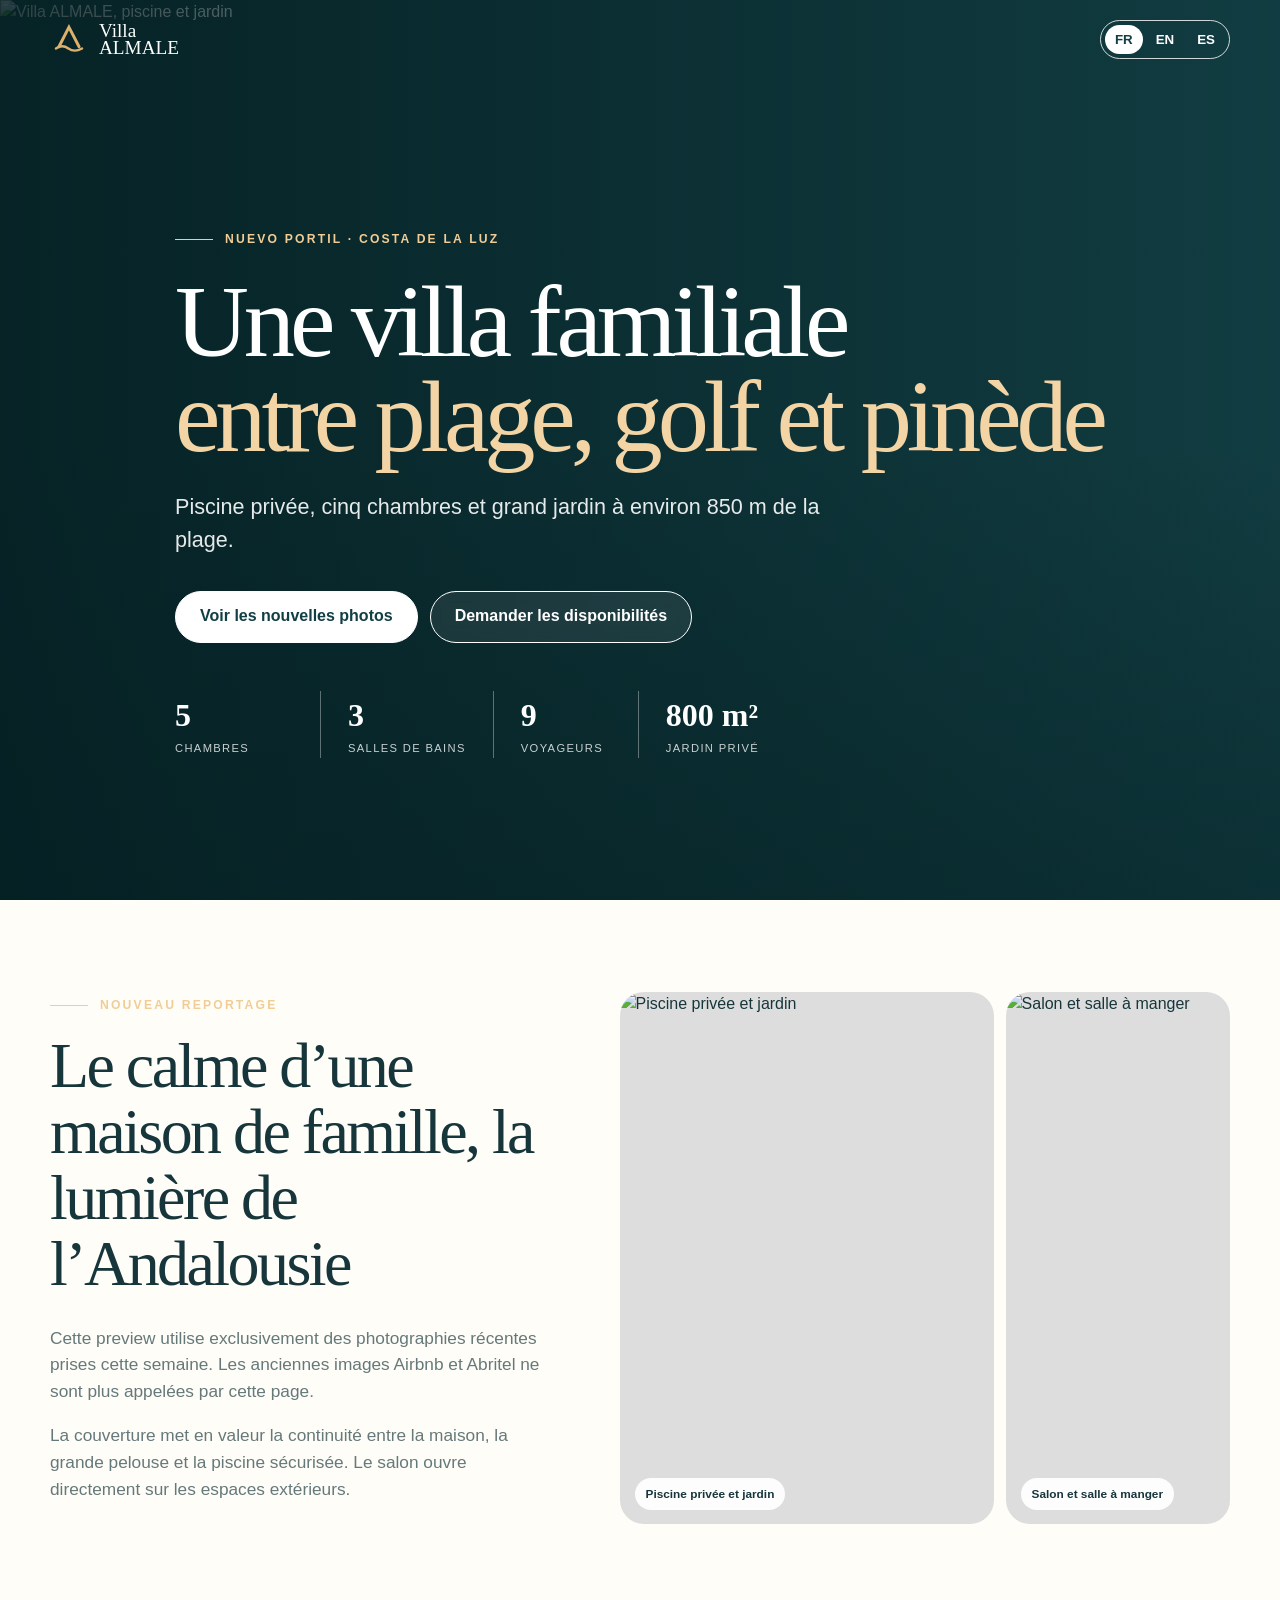
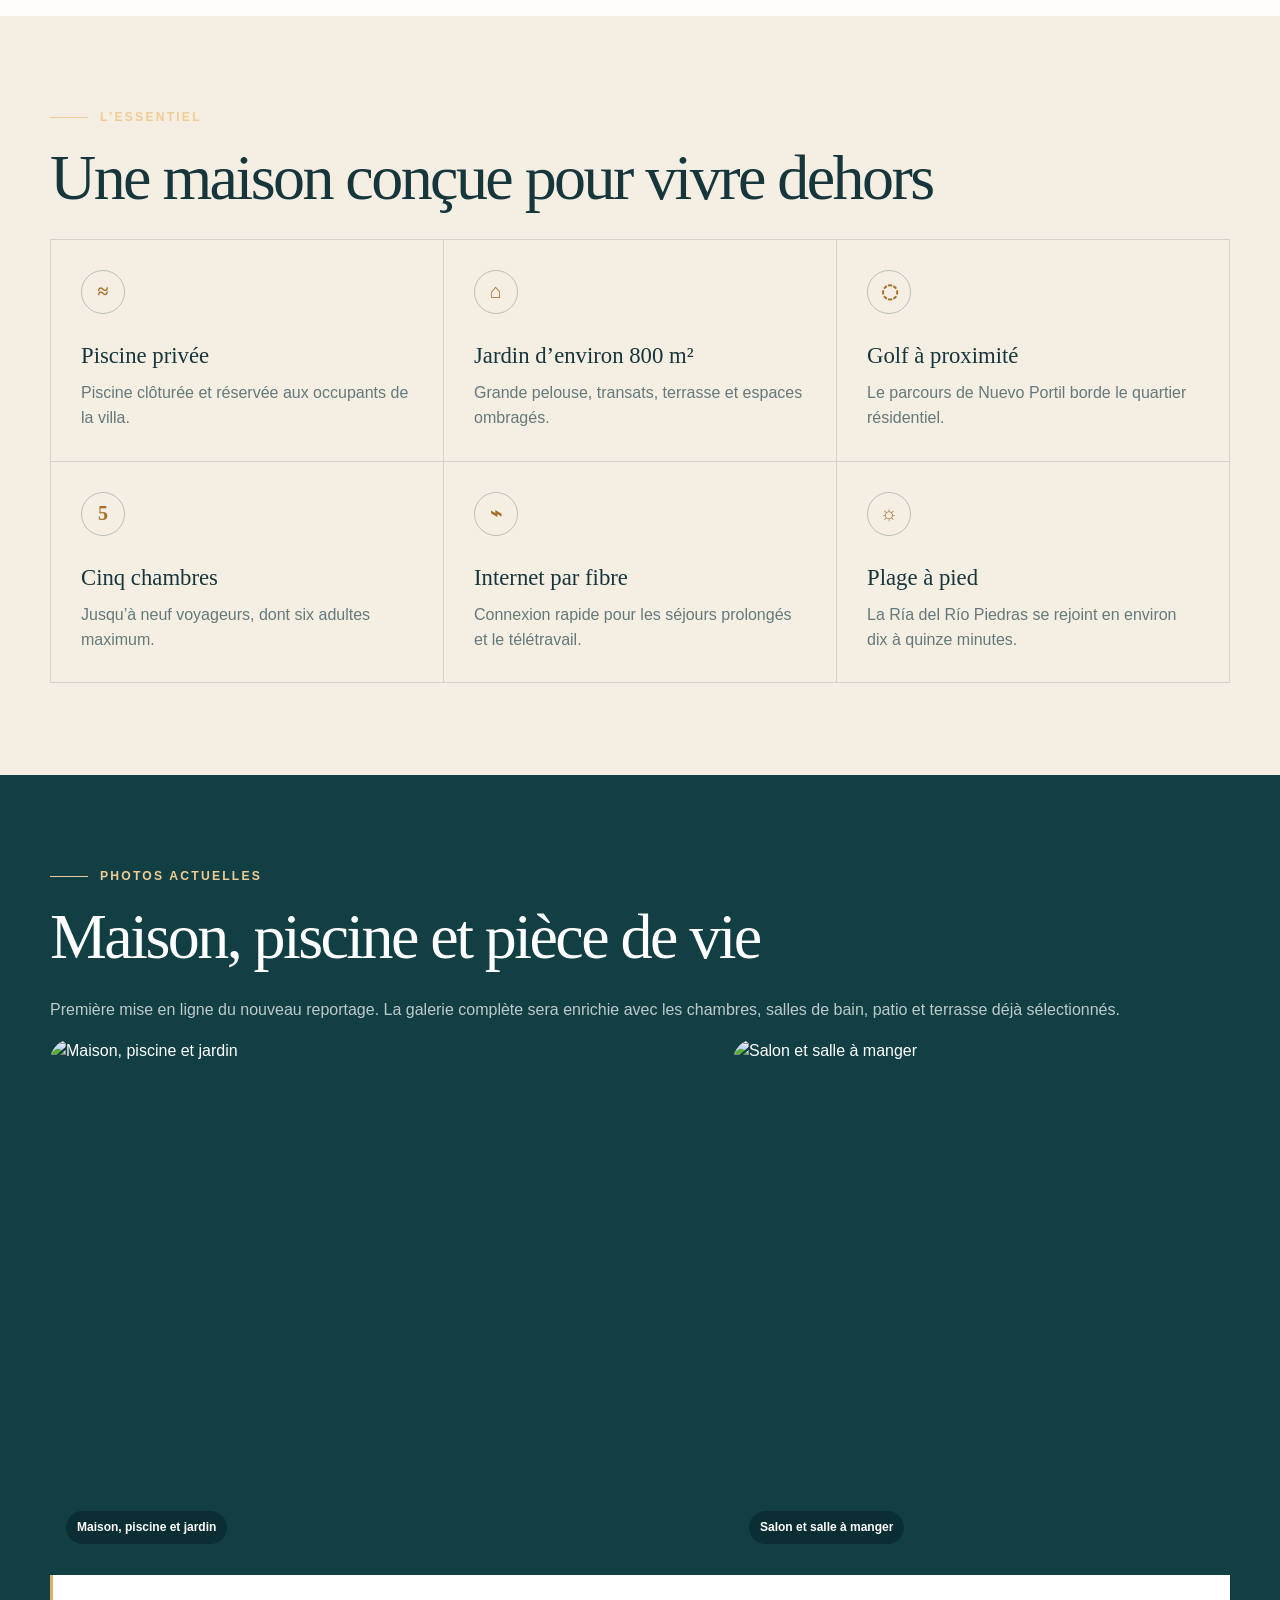
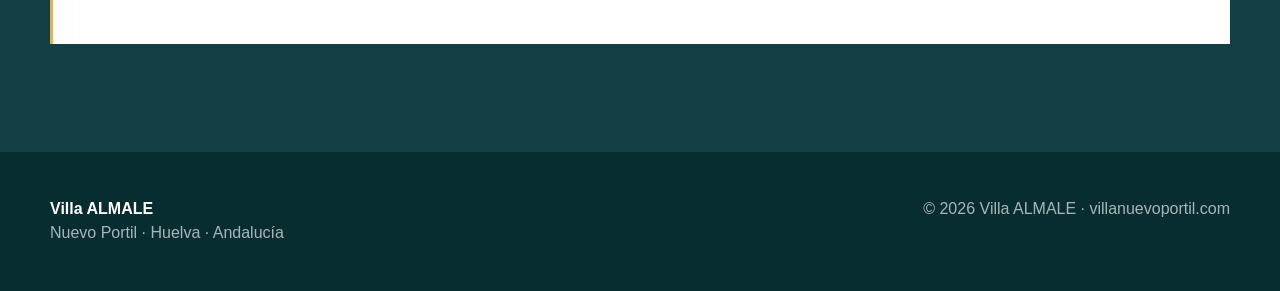
==== commit 22cddd91: "Publish current-photo preview without platform images" ====
--- a/index.html
+++ b/index.html
@@ -1,163 +1,34 @@
 <!doctype html>
 <html lang="fr">
 <head>
-  <meta charset="utf-8">
-  <meta name="viewport" content="width=device-width,initial-scale=1">
-  <title>Villa ALMALE — Piscine privée, golf & plage à Nuevo Portil</title>
-  <meta name="description" content="Villa familiale de cinq chambres avec piscine privée et grand jardin à Nuevo Portil, près de la plage et du golf.">
-  <meta name="theme-color" content="#143b40">
-  <meta property="og:type" content="website">
-  <meta property="og:title" content="Villa ALMALE — Nuevo Portil">
-  <meta property="og:description" content="Une maison de famille entre pinède, plage et golf sur la Costa de la Luz.">
-  <meta property="og:image" content="https://media.vrbo.com/lodging/35000000/34430000/34425900/34425873/80b2ed6f.jpg?impolicy=resizecrop&ra=fit&rw=1600">
-  <meta name="twitter:card" content="summary_large_image">
-  <link rel="icon" href="assets/favicon.svg" type="image/svg+xml">
-  <link rel="manifest" href="manifest.webmanifest">
-  <link rel="stylesheet" href="assets/css/styles.css">
-  <script type="application/ld+json">{
-    "@context":"https://schema.org",
-    "@type":"VacationRental",
-    "name":"Villa ALMALE",
-    "description":"Villa familiale de cinq chambres avec piscine privée et grand jardin à Nuevo Portil.",
-    "address":{"@type":"PostalAddress","addressLocality":"Nuevo Portil","addressRegion":"Huelva","addressCountry":"ES"},
-    "numberOfRooms":5,
-    "occupancy":{"@type":"QuantitativeValue","maxValue":9},
-    "amenityFeature":[
-      {"@type":"LocationFeatureSpecification","name":"Piscine privée","value":true},
-      {"@type":"LocationFeatureSpecification","name":"Internet par fibre","value":true},
-      {"@type":"LocationFeatureSpecification","name":"Parking","value":true},
-      {"@type":"LocationFeatureSpecification","name":"Barbecue au gaz","value":true}
-    ]
-  }</script>
+<meta charset="utf-8">
+<meta name="viewport" content="width=device-width,initial-scale=1,viewport-fit=cover">
+<title>Villa ALMALE — Nouveau reportage photo</title>
+<meta name="description" content="Villa familiale avec piscine privée, cinq chambres et grand jardin à Nuevo Portil, près de la plage et du golf.">
+<meta name="theme-color" content="#123f44">
+<style>
+:root{--deep:#123f44;--deep2:#082d31;--cream:#fffdf8;--sand:#f4eee3;--gold:#ddb16b;--ink:#17363b;--muted:#65797b;--serif:Georgia,'Times New Roman',serif;--sans:-apple-system,BlinkMacSystemFont,'Segoe UI',sans-serif}*{box-sizing:border-box}html{scroll-behavior:smooth}body{margin:0;background:var(--cream);color:var(--ink);font-family:var(--sans);line-height:1.55}img{display:block;width:100%;height:100%;object-fit:cover}a{text-decoration:none;color:inherit}.shell{width:min(1180px,calc(100% - 32px));margin:auto}.header{position:absolute;z-index:10;inset:0 0 auto;color:#fff}.head{min-height:78px;display:flex;align-items:center}.brand{display:flex;align-items:center;gap:11px;font-family:var(--serif);font-size:1.2rem;line-height:.9}.mark{width:38px;height:38px;color:var(--gold)}.langs{margin-left:auto;display:flex;gap:3px;padding:4px;border:1px solid rgba(255,255,255,.8);border-radius:999px}.langs button{border:0;background:transparent;color:#fff;border-radius:999px;padding:7px 10px;font-weight:800}.langs button.active{background:#fff;color:var(--deep)}.hero{position:relative;min-height:780px;height:100svh;max-height:980px;display:flex;align-items:center;overflow:hidden;background:var(--deep);color:#fff}.hero>img,.shade{position:absolute;inset:0}.shade{background:linear-gradient(90deg,rgba(4,29,32,.84),rgba(4,29,32,.36) 65%,rgba(4,29,32,.08)),linear-gradient(0deg,rgba(4,29,32,.4),transparent 50%)}.hero-content{position:relative;padding-top:88px;max-width:930px}.eyebrow{display:flex;align-items:center;gap:12px;color:#f1cd95;font-size:.76rem;font-weight:850;letter-spacing:.18em;text-transform:uppercase}.eyebrow:before{content:'';width:38px;height:1px;background:currentColor}h1,h2,h3{font-family:var(--serif);font-weight:400}h1{font-size:clamp(3.1rem,8vw,7rem);line-height:.93;letter-spacing:-.05em;margin:25px 0}h1 em{font-style:normal;color:#f3d4a5}.hero p{max-width:650px;font-size:clamp(1.05rem,2vw,1.35rem);color:rgba(255,255,255,.9)}.buttons{display:flex;gap:12px;flex-wrap:wrap;margin:34px 0}.button{display:inline-flex;align-items:center;justify-content:center;min-height:52px;padding:12px 24px;border-radius:999px;background:#fff;color:var(--deep);font-weight:800;border:1px solid #fff}.button.ghost{background:rgba(255,255,255,.08);color:#fff;backdrop-filter:blur(8px)}.stats{display:flex;flex-wrap:wrap;margin-top:48px}.stats div{min-width:145px;padding:0 27px;border-left:1px solid rgba(255,255,255,.35)}.stats div:first-child{padding-left:0;border:0}.stats strong{font-family:var(--serif);font-size:2rem}.stats span{display:block;font-size:.7rem;letter-spacing:.12em;text-transform:uppercase;opacity:.78}.section{padding:92px 0}.intro{display:grid;grid-template-columns:.9fr 1.1fr;gap:70px;align-items:center}.copy h2,.title h2{font-size:clamp(2.4rem,5vw,4.6rem);line-height:1.03;letter-spacing:-.04em;margin:18px 0 28px}.copy p{color:var(--muted);font-size:1.08rem}.photos{display:grid;grid-template-columns:1.25fr .75fr;grid-template-rows:260px 260px;gap:12px}.photos figure{position:relative;margin:0;overflow:hidden;border-radius:24px;background:#ddd}.photos figure:first-child{grid-row:1/3}.photos figure:last-child{grid-row:1/3}.photos figcaption{position:absolute;left:15px;bottom:14px;padding:7px 11px;border-radius:999px;background:rgba(255,255,255,.93);font-size:.74rem;font-weight:800}.sand{background:var(--sand)}.feature-grid{display:grid;grid-template-columns:repeat(3,1fr);border-left:1px solid rgba(23,54,59,.15);border-top:1px solid rgba(23,54,59,.15)}.feature{padding:30px;min-height:185px;border-right:1px solid rgba(23,54,59,.15);border-bottom:1px solid rgba(23,54,59,.15)}.feature b{display:grid;place-items:center;width:44px;height:44px;border:1px solid rgba(23,54,59,.25);border-radius:50%;color:#a56f28;font-family:var(--serif);font-size:1.25rem}.feature h3{font-size:1.42rem;margin:24px 0 8px}.feature p{margin:0;color:var(--muted)}.dark{background:var(--deep);color:#fff}.dark p{color:rgba(255,255,255,.72)}.gallery{display:grid;grid-template-columns:1.35fr 1fr;gap:12px}.gallery figure{height:520px;margin:0;position:relative;overflow:hidden;border-radius:22px}.gallery figcaption{position:absolute;left:16px;bottom:15px;background:rgba(9,44,48,.86);color:#fff;padding:7px 11px;border-radius:999px;font-size:.75rem;font-weight:800}.notice{padding:22px;border-left:3px solid var(--gold);background:#fff;color:var(--muted)}.footer{padding:45px 0;background:var(--deep2);color:#fff}.footer .shell{display:flex;justify-content:space-between;gap:25px;flex-wrap:wrap}.muted{color:rgba(255,255,255,.65)}
+@media(max-width:800px){.hero{min-height:820px}.hero-content{padding-top:100px}h1{font-size:clamp(3.2rem,15vw,5.4rem)}.stats{display:grid;grid-template-columns:1fr 1fr;row-gap:18px}.stats div{min-width:0;padding:0 14px}.stats div:nth-child(odd){border-left:0;padding-left:0}.intro{grid-template-columns:1fr;gap:38px}.section{padding:68px 0}.photos{grid-template-columns:1fr 1fr;grid-template-rows:360px}.photos figure:first-child,.photos figure:last-child{grid-row:auto}.feature-grid{grid-template-columns:1fr 1fr}.gallery{grid-template-columns:1fr}.gallery figure{height:370px}}
+@media(max-width:520px){.shell{width:min(100% - 24px,1180px)}.brand{font-size:1.05rem}.buttons{display:grid}.button{width:100%}.photos{display:block}.photos figure{height:285px;margin-bottom:11px}.feature-grid{grid-template-columns:1fr}.gallery figure{height:300px}}
+</style>
+<script src="assets/js/current-img-hero.js"></script>
+<script src="assets/js/current-img-pool.js"></script>
+<script src="assets/js/current-img-living.js"></script>
 </head>
 <body>
-  <a class="skip-link" href="#main" data-i18n="skip">Aller au contenu</a>
-
-  <header class="site-header" id="site-header">
-    <div class="shell header-inner">
-      <a class="brand" href="#top" aria-label="Villa ALMALE — accueil">
-        <svg class="brand-mark" viewBox="0 0 64 64" aria-hidden="true"><path d="M15 45 31.9 12 49 45" fill="none" stroke="currentColor" stroke-width="5" stroke-linecap="round" stroke-linejoin="round"/><path d="M10 48c7-5 14-5 21 0s14 5 23 0" fill="none" stroke="currentColor" stroke-width="4" stroke-linecap="round"/></svg>
-        <span><strong>Villa ALMALE</strong><small>Nuevo Portil</small></span>
-      </a>
-      <button class="menu-toggle" type="button" aria-expanded="false" aria-controls="main-nav"><span></span><span></span><span></span><span class="sr-only" data-i18n="menu">Menu</span></button>
-      <nav class="main-nav" id="main-nav" aria-label="Navigation principale">
-        <a href="#villa" data-i18n="navVilla">La villa</a>
-        <a href="#gallery" data-i18n="navGallery">Photos</a>
-        <a href="#location" data-i18n="navLocation">Situation</a>
-        <a href="#stay" data-i18n="navStay">Votre séjour</a>
-        <a class="button button-small" href="#booking" data-i18n="navBook">Disponibilités</a>
-      </nav>
-      <div class="language-switcher" aria-label="Langue">
-        <button type="button" data-lang="fr" class="active" aria-pressed="true">FR</button>
-        <button type="button" data-lang="en" aria-pressed="false">EN</button>
-        <button type="button" data-lang="es" aria-pressed="false">ES</button>
-      </div>
-    </div>
-  </header>
-
-  <main id="main">
-    <section class="hero" id="top" aria-labelledby="hero-title">
-      <div class="hero-media"><img src="https://media.vrbo.com/lodging/35000000/34430000/34425900/34425873/80b2ed6f.jpg?impolicy=resizecrop&ra=fit&rw=1600" alt="Piscine privée et jardin de Villa ALMALE à Nuevo Portil" fetchpriority="high"></div>
-      <div class="hero-shade"></div>
-      <div class="shell hero-content">
-        <p class="eyebrow light" data-i18n="heroEyebrow">Nuevo Portil · Costa de la Luz</p>
-        <h1 id="hero-title"><span data-i18n="heroTitle1">Une villa familiale</span><br><em data-i18n="heroTitle2">entre plage, golf et pinède</em></h1>
-        <p class="hero-lead" data-i18n="heroLead">Piscine privée, cinq chambres et grand jardin à environ 850 m de la plage.</p>
-        <div class="hero-actions"><a class="button button-light" href="#booking" data-i18n="heroCta1">Vérifier les disponibilités</a><a class="button button-ghost" href="#gallery" data-i18n="heroCta2">Découvrir la maison</a></div>
-        <dl class="hero-stats"><div><dt>5</dt><dd data-i18n="statBedrooms">chambres</dd></div><div><dt>3</dt><dd data-i18n="statBathrooms">salles de bains</dd></div><div><dt>9</dt><dd data-i18n="statGuests">voyageurs</dd></div><div><dt>800 m²</dt><dd>jardin privé</dd></div></dl>
-      </div>
-      <a class="scroll-cue" href="#villa" aria-label="Faire défiler"><span></span></a>
-    </section>
-
-    <section class="quick-booking" aria-label="Recherche de séjour">
-      <form class="shell quick-booking-inner" id="quick-form">
-        <label><span data-i18n="arrival">Arrivée</span><input type="date" name="arrival" required></label>
-        <label><span data-i18n="departure">Départ</span><input type="date" name="departure" required></label>
-        <label><span data-i18n="travellers">Voyageurs</span><select name="guests"><option>2</option><option>3</option><option>4</option><option>5</option><option>6</option><option>7</option><option>8</option><option>9</option></select></label>
-        <button class="button" type="submit" data-i18n="searchStay">Rechercher un séjour</button>
-      </form>
-    </section>
-
-    <section class="section intro" id="villa">
-      <div class="shell intro-grid">
-        <div class="intro-copy reveal">
-          <p class="eyebrow" data-i18n="introEyebrow">Bienvenue à Villa ALMALE</p>
-          <h2 data-i18n="introTitle">Le calme d’une maison de famille, la lumière de l’Andalousie</h2>
-          <p class="lead" data-i18n="introLead">À Nuevo Portil, la villa ouvre sur un vaste jardin privé, une piscine et plusieurs espaces de vie extérieurs. Le golf borde le quartier; la plage et la Ría del Río Piedras sont accessibles à pied.</p>
-          <p data-i18n="introBody">La maison accueille jusqu’à neuf voyageurs, avec un maximum de six adultes. Elle est pensée pour les vacances en famille, les séjours golf et les parenthèses prolongées hors saison.</p>
-          <a class="text-link" href="#amenities"><span data-i18n="discoverAmenities">Voir tous les équipements</span><span>→</span></a>
-        </div>
-        <div class="intro-visual reveal">
-          <figure class="photo-card photo-card-large"><img src="https://media.vrbo.com/lodging/35000000/34430000/34425900/34425873/73dc5d1f.jpg?impolicy=resizecrop&ra=fit&rw=1200" alt="Façade blanche de Villa ALMALE vue depuis le jardin"><figcaption data-i18n="captionPool">Piscine privée & jardin</figcaption></figure>
-          <figure class="photo-card photo-card-small"><img src="https://media.vrbo.com/lodging/35000000/34430000/34425900/34425873/fb9d5177.jpg?impolicy=resizecrop&ra=fit&rw=900" alt="Terrasse extérieure de Villa ALMALE"><figcaption>Terrasse & repas dehors</figcaption></figure>
-          <div class="rating-badge"><strong>9,0<span>/10</span></strong><small data-i18n="ratingLabel">13 avis Abritel</small></div>
-        </div>
-      </div>
-    </section>
-
-    <section class="section features" id="amenities"><div class="shell">
-      <div class="section-heading centered reveal"><p class="eyebrow" data-i18n="featuresEyebrow">L’essentiel, et plus encore</p><h2 data-i18n="featuresTitle">Une maison conçue pour profiter du dehors</h2></div>
-      <div class="feature-grid">
-        <article class="feature reveal"><span class="feature-icon">≈</span><h3 data-i18n="f1Title">Piscine privée</h3><p data-i18n="f1Text">Un espace réservé à la maison, entouré de verdure.</p></article>
-        <article class="feature reveal"><span class="feature-icon">⌂</span><h3 data-i18n="f2Title">Jardin d’environ 800 m²</h3><p data-i18n="f2Text">Terrasse, coin repas ombragé et patio andalou.</p></article>
-        <article class="feature reveal"><span class="feature-icon">◌</span><h3 data-i18n="f3Title">Golf à proximité immédiate</h3><p data-i18n="f3Text">Le parcours 18 trous de Nuevo Portil borde le quartier.</p></article>
-        <article class="feature reveal"><span class="feature-icon">⌁</span><h3 data-i18n="f4Title">Internet par fibre</h3><p data-i18n="f4Text">Connexion rapide et télévision avec Fire TV.</p></article>
-        <article class="feature reveal"><span class="feature-icon">◫</span><h3 data-i18n="f5Title">Cuisine équipée</h3><p data-i18n="f5Text">Arrière-cuisine, lave-linge et barbecue au gaz.</p></article>
-        <article class="feature reveal"><span class="feature-icon">P</span><h3 data-i18n="f6Title">Parking sur place</h3><p data-i18n="f6Text">Stationnement pratique au sein de la propriété.</p></article>
-      </div>
-    </div></section>
-
-    <section class="section gallery-section" id="gallery"><div class="shell">
-      <div class="section-heading split reveal"><div><p class="eyebrow" data-i18n="galleryEyebrow">La villa en images</p><h2 data-i18n="galleryTitle">Espaces à vivre, dedans comme dehors</h2></div><p data-i18n="galleryNote">Les photographies définitives seront ajoutées au fil de leur livraison. Cette première sélection utilise les meilleurs visuels déjà disponibles.</p></div>
-      <div class="gallery-grid">
-        <button class="gallery-item gallery-main reveal" type="button" data-gallery-index="0"><img src="https://media.vrbo.com/lodging/35000000/34430000/34425900/34425873/80b2ed6f.jpg?impolicy=resizecrop&ra=fit&rw=1400" alt="Piscine privée et pelouse"><span data-i18n="gPool">Piscine privée</span></button>
-        <button class="gallery-item reveal" type="button" data-gallery-index="1"><img src="https://media.vrbo.com/lodging/35000000/34430000/34425900/34425873/73dc5d1f.jpg?impolicy=resizecrop&ra=fit&rw=1000" alt="Façade de la villa"><span data-i18n="gExterior">La maison</span></button>
-        <button class="gallery-item reveal" type="button" data-gallery-index="2"><img src="https://media.vrbo.com/lodging/35000000/34430000/34425900/34425873/fb9d5177.jpg?impolicy=resizecrop&ra=fit&rw=1000" alt="Terrasse aménagée"><span>Terrasse</span></button>
-        <button class="gallery-item reveal" type="button" data-gallery-index="3"><img src="https://media.vrbo.com/lodging/101000000/100620000/100611900/100611894/6b05ad0a.jpg?impolicy=resizecrop&rw=1000&ra=fit" alt="Chambre double principale"><span>Suite principale</span></button>
-        <button class="gallery-item reveal" type="button" data-gallery-index="4"><img src="https://media.vrbo.com/lodging/101000000/100620000/100611900/100611894/a45e7f15.jpg?impolicy=resizecrop&rw=1000&ra=fit" alt="Chambre double"><span>Chambre double</span></button>
-      </div>
-    </div></section>
-
-    <section class="section rooms"><div class="shell room-layout">
-      <div class="room-copy reveal"><p class="eyebrow" data-i18n="roomsEyebrow">Cinq chambres</p><h2 data-i18n="roomsTitle">De l’espace pour se retrouver, de l’intimité pour se reposer</h2><p data-i18n="roomsBody">Trois chambres doubles, une chambre avec deux lits simples et une cinquième chambre avec couchages individuels. Trois salles de bains complètent l’ensemble.</p><div class="occupancy-note"><strong data-i18n="occupancyTitle">Capacité recommandée</strong><span data-i18n="occupancyText">Jusqu’à 9 voyageurs, dont 6 adultes maximum.</span></div></div>
-      <div class="room-cards reveal">
-        <article><span>01</span><h3 data-i18n="room1">Chambre double principale</h3><p data-i18n="doubleBed">1 lit double</p></article>
-        <article><span>02</span><h3 data-i18n="room2">Chambre double jardin</h3><p data-i18n="doubleBed">1 lit double</p></article>
-        <article><span>03</span><h3 data-i18n="room3">Chambre double</h3><p data-i18n="doubleBed">1 lit double</p></article>
-        <article><span>04</span><h3 data-i18n="room4">Chambre lits jumeaux</h3><p data-i18n="twinBeds">2 lits simples</p></article>
-        <article><span>05</span><h3 data-i18n="room5">Chambre individuelle</h3><p data-i18n="singleBeds">Couchages individuels</p></article>
-        <article class="bath-card"><span>03</span><h3 data-i18n="bathroomsCard">Salles de bains</h3><p data-i18n="bathroomsText">+ WC séparé</p></article>
-      </div>
-    </div></section>
-
-    <section class="section location" id="location">
-      <div class="location-media"><img src="https://media.vrbo.com/lodging/35000000/34430000/34425900/34425873/c1c2e74b.jpg?impolicy=resizecrop&ra=fit&rw=1600" alt="Jardin et végétation à Nuevo Portil"></div>
-      <div class="shell location-panel-wrap"><div class="location-panel reveal"><p class="eyebrow" data-i18n="locationEyebrow">Nuevo Portil, Huelva</p><h2 data-i18n="locationTitle">Une adresse entre Atlantique et golf</h2><p data-i18n="locationBody">Le quartier résidentiel de Nuevo Portil s’étire entre pinède, parcours de golf et plages de la Costa de la Luz. L’adresse exacte est communiquée après réservation.</p><ul class="distance-list"><li><strong>≈ 850 m</strong><span data-i18n="dBeach">Plage de la Ría del Río Piedras</span></li><li><strong>À pied</strong><span data-i18n="dGolf">Golf de Nuevo Portil</span></li><li><strong>≈ 8 min</strong><span data-i18n="dRompido">Restaurants et port d’El Rompido</span></li><li><strong>SVQ / FAO</strong><span data-i18n="dAirports">Aéroports de Séville ou Faro</span></li></ul></div></div>
-    </section>
-
-    <section class="section stay" id="stay"><div class="shell">
-      <div class="section-heading centered reveal"><p class="eyebrow" data-i18n="stayEyebrow">À chaque saison son séjour</p><h2 data-i18n="stayTitle">Vacances en famille, golf et séjours prolongés</h2><p class="lead" data-i18n="stayLead">La villa se prête aussi bien aux semaines estivales qu’aux séjours plus longs d’octobre à juin.</p></div>
-      <div class="stay-grid">
-        <article class="stay-card family reveal"><div class="stay-card-overlay"></div><div><span data-i18n="familyTag">Familles</span><h3 data-i18n="familyTitle">Vivre dehors, ensemble</h3><p data-i18n="familyText">Piscine, jardin, plage calme et longues journées au grand air.</p></div></article>
-        <article class="stay-card golf reveal"><div class="stay-card-overlay"></div><div><span data-i18n="golfTag">Golf</span><h3 data-i18n="golfTitle">Le parcours au bout du quartier</h3><p data-i18n="golfText">Une base confortable pour jouer à Nuevo Portil et découvrir les parcours de l’Algarve et de Huelva.</p></div></article>
-        <article class="stay-card longstay reveal"><div class="stay-card-overlay"></div><div><span data-i18n="longTag">Hors saison</span><h3 data-i18n="longTitle">Prendre le temps</h3><p data-i18n="longText">Séjours de deux semaines à plusieurs mois, selon disponibilité, entre octobre et juin.</p></div></article>
-      </div>
-    </div></section>
-
-    <section class="review-strip"><div class="shell review-inner"><div class="review-score"><strong>9,0</strong><span>/10</span></div><div><div class="stars">★★★★★</div><h2 data-i18n="reviewTitle">Une adresse appréciée pour sa situation</h2><p data-i18n="reviewText">13 avis publiés sur Abritel; la localisation est évaluée à 9,8/10.</p></div><a class="button button-outline" href="https://www.abritel.fr/location-vacances/p8160054a" rel="noopener" target="_blank" data-i18n="reviewLink">Voir l’annonce Abritel</a></div></section>
-
-    <section class="section booking" id="booking"><div class="shell booking-grid">
-      <div class="booking-copy reveal"><p class="eyebrow light" data-i18n="bookingEyebrow">Préparer votre séjour</p><h2 data-i18n="bookingTitle">Demandez les disponibilités de Villa ALMALE</h2><p class="lead" data-i18n="bookingLead">Le calendrier et la réservation sécurisée seront prochainement reliés à OwnerRez. Vous pouvez déjà envoyer une demande détaillée.</p><ul><li>Arrivée entre 16 h et 21 h</li><li>Départ avant 11 h</li><li>9 voyageurs, dont 6 adultes maximum</li><li>Réservataire principal âgé d’au moins 25 ans</li><li>Maison non-fumeur; animaux et événements non autorisés</li></ul></div>
-      <div class="booking-card reveal"><form id="inquiry-form"><div class="form-row"><label><span data-i18n="arrival">Arrivée</span><input type="date" name="arrival" required></label><label><span data-i18n="departure">Départ</span><input type="date" name="departure" required></label></div><div class="form-row"><label><span data-i18n="adults">Adultes</span><select name="adults"><option>1</option><option selected>2</option><option>3</option><option>4</option><option>5</option><option>6</option></select></label><label><span data-i18n="children">Enfants</span><select name="children"><option selected>0</option><option>1</option><option>2</option><option>3</option><option>4</option><option>5</option><option>6</option></select></label></div><label><span data-i18n="name">Nom</span><input type="text" name="name" autocomplete="name" required></label><label><span data-i18n="email">E-mail</span><input type="email" name="email" autocomplete="email" required></label><label><span data-i18n="message">Votre message</span><textarea name="message" rows="4" data-i18n-placeholder="messagePlaceholder" placeholder="Parlez-nous de votre séjour…"></textarea></label><button class="button button-full" type="submit" data-i18n="sendRequest">Envoyer la demande</button><p class="form-note" data-i18n="formNote">Le bouton ouvre votre messagerie; aucune donnée n’est stockée sur ce site.</p></form></div>
-    </div></section>
-  </main>
-
-  <footer class="site-footer"><div class="shell footer-grid"><div><a class="brand footer-brand" href="#top"><svg class="brand-mark" viewBox="0 0 64 64" aria-hidden="true"><path d="M15 45 31.9 12 49 45" fill="none" stroke="currentColor" stroke-width="5" stroke-linecap="round"/><path d="M10 48c7-5 14-5 21 0s14 5 23 0" fill="none" stroke="currentColor" stroke-width="4" stroke-linecap="round"/></svg><span><strong>Villa ALMALE</strong><small>Nuevo Portil</small></span></a><p data-i18n="footerTagline">Maison de vacances privée sur la Costa de la Luz.</p></div><nav><a href="#villa" data-i18n="navVilla">La villa</a><a href="#gallery" data-i18n="navGallery">Photos</a><a href="#location" data-i18n="navLocation">Situation</a><a href="#booking" data-i18n="navBook">Disponibilités</a></nav><div class="footer-meta"><p>Nuevo Portil · Huelva · Andalucía</p><p data-i18n="privacyNote">Adresse exacte communiquée après réservation.</p></div></div><div class="shell footer-bottom"><span>© <span id="year"></span> Villa ALMALE</span><span>villanuevoportil.com</span></div></footer>
-
-  <dialog class="lightbox" id="lightbox"><button class="lightbox-close" type="button" aria-label="Fermer">×</button><button class="lightbox-prev" type="button" aria-label="Photo précédente">‹</button><figure><img src="" alt=""><figcaption></figcaption></figure><button class="lightbox-next" type="button" aria-label="Photo suivante">›</button></dialog>
-  <div class="toast" id="toast" role="status" aria-live="polite"></div>
-  <script src="assets/js/site-config.js"></script>
-  <script src="assets/js/translations.js"></script>
-  <script src="assets/js/main.js"></script>
+<header class="header"><div class="shell head"><a class="brand" href="#top"><svg class="mark" viewBox="0 0 64 64" aria-hidden="true"><path d="M15 45 31.9 12 49 45" fill="none" stroke="currentColor" stroke-width="5" stroke-linecap="round"/><path d="M10 48c7-5 14-5 21 0s14 5 23 0" fill="none" stroke="currentColor" stroke-width="4" stroke-linecap="round"/></svg><span>Villa<br>ALMALE</span></a><div class="langs"><button class="active" data-lang="fr">FR</button><button data-lang="en">EN</button><button data-lang="es">ES</button></div></div></header>
+<main>
+<section class="hero" id="top"><img data-photo="HERO" alt="Villa ALMALE, piscine et jardin"><div class="shade"></div><div class="shell hero-content"><div class="eyebrow" data-i="eyebrow">Nuevo Portil · Costa de la Luz</div><h1><span data-i="hero1">Une villa familiale</span><br><em data-i="hero2">entre plage, golf et pinède</em></h1><p data-i="lead">Piscine privée, cinq chambres et grand jardin à environ 850 m de la plage.</p><div class="buttons"><a class="button" href="#preview" data-i="photos">Voir les nouvelles photos</a><a class="button ghost" href="mailto:oloursel@hotmail.com" data-i="contact">Demander les disponibilités</a></div><div class="stats"><div><strong>5</strong><span data-i="bedrooms">chambres</span></div><div><strong>3</strong><span data-i="bathrooms">salles de bains</span></div><div><strong>9</strong><span data-i="guests">voyageurs</span></div><div><strong>800 m²</strong><span data-i="garden">jardin privé</span></div></div></div></section>
+<section class="section"><div class="shell intro"><div class="copy"><div class="eyebrow" data-i="newShoot">Nouveau reportage</div><h2 data-i="introTitle">Le calme d’une maison de famille, la lumière de l’Andalousie</h2><p data-i="introText">Cette preview utilise exclusivement des photographies récentes prises cette semaine. Les anciennes images Airbnb et Abritel ne sont plus appelées par cette page.</p><p data-i="introText2">La couverture met en valeur la continuité entre la maison, la grande pelouse et la piscine sécurisée. Le salon ouvre directement sur les espaces extérieurs.</p></div><div class="photos"><figure><img data-photo="POOL" alt="Piscine privée et jardin"><figcaption data-i="pool">Piscine privée et jardin</figcaption></figure><figure><img data-photo="LIVING" alt="Salon et salle à manger"><figcaption data-i="living">Salon et salle à manger</figcaption></figure></div></div></section>
+<section class="section sand"><div class="shell"><div class="title"><div class="eyebrow" data-i="essentials">L’essentiel</div><h2 data-i="featuresTitle">Une maison conçue pour vivre dehors</h2></div><div class="feature-grid"><article class="feature"><b>≈</b><h3 data-i="f1">Piscine privée</h3><p data-i="f1t">Piscine clôturée et réservée aux occupants de la villa.</p></article><article class="feature"><b>⌂</b><h3 data-i="f2">Jardin d’environ 800 m²</h3><p data-i="f2t">Grande pelouse, transats, terrasse et espaces ombragés.</p></article><article class="feature"><b>◌</b><h3 data-i="f3">Golf à proximité</h3><p data-i="f3t">Le parcours de Nuevo Portil borde le quartier résidentiel.</p></article><article class="feature"><b>5</b><h3 data-i="f4">Cinq chambres</h3><p data-i="f4t">Jusqu’à neuf voyageurs, dont six adultes maximum.</p></article><article class="feature"><b>⌁</b><h3 data-i="f5">Internet par fibre</h3><p data-i="f5t">Connexion rapide pour les séjours prolongés et le télétravail.</p></article><article class="feature"><b>☼</b><h3 data-i="f6">Plage à pied</h3><p data-i="f6t">La Ría del Río Piedras se rejoint en environ dix à quinze minutes.</p></article></div></div></section>
+<section class="section dark" id="preview"><div class="shell"><div class="title"><div class="eyebrow" data-i="currentPhotos">Photos actuelles</div><h2 data-i="galleryTitle">Maison, piscine et pièce de vie</h2><p data-i="galleryText">Première mise en ligne du nouveau reportage. La galerie complète sera enrichie avec les chambres, salles de bain, patio et terrasse déjà sélectionnés.</p></div><div class="gallery"><figure><img data-photo="HERO" alt="Maison, piscine et jardin"><figcaption data-i="heroCaption">Maison, piscine et jardin</figcaption></figure><figure><img data-photo="LIVING" alt="Salon et salle à manger"><figcaption data-i="living">Salon et salle à manger</figcaption></figure></div><p class="notice" data-i="notice">Version de prévisualisation : les photos sont intégrées directement au site afin de garantir qu’aucun ancien visuel de plateforme ne réapparaisse.</p></div></section>
+</main>
+<footer class="footer"><div class="shell"><div><strong>Villa ALMALE</strong><div class="muted">Nuevo Portil · Huelva · Andalucía</div></div><div class="muted">© 2026 Villa ALMALE · villanuevoportil.com</div></div></footer>
+<script>
+const T={fr:{eyebrow:'Nuevo Portil · Costa de la Luz',hero1:'Une villa familiale',hero2:'entre plage, golf et pinède',lead:'Piscine privée, cinq chambres et grand jardin à environ 850 m de la plage.',photos:'Voir les nouvelles photos',contact:'Demander les disponibilités',bedrooms:'chambres',bathrooms:'salles de bains',guests:'voyageurs',garden:'jardin privé',newShoot:'Nouveau reportage',introTitle:'Le calme d’une maison de famille, la lumière de l’Andalousie',introText:'Cette preview utilise exclusivement des photographies récentes prises cette semaine. Les anciennes images Airbnb et Abritel ne sont plus appelées par cette page.',introText2:'La couverture met en valeur la continuité entre la maison, la grande pelouse et la piscine sécurisée. Le salon ouvre directement sur les espaces extérieurs.',pool:'Piscine privée et jardin',living:'Salon et salle à manger',essentials:'L’essentiel',featuresTitle:'Une maison conçue pour vivre dehors',f1:'Piscine privée',f1t:'Piscine clôturée et réservée aux occupants de la villa.',f2:'Jardin d’environ 800 m²',f2t:'Grande pelouse, transats, terrasse et espaces ombragés.',f3:'Golf à proximité',f3t:'Le parcours de Nuevo Portil borde le quartier résidentiel.',f4:'Cinq chambres',f4t:'Jusqu’à neuf voyageurs, dont six adultes maximum.',f5:'Internet par fibre',f5t:'Connexion rapide pour les séjours prolongés et le télétravail.',f6:'Plage à pied',f6t:'La Ría del Río Piedras se rejoint en environ dix à quinze minutes.',currentPhotos:'Photos actuelles',galleryTitle:'Maison, piscine et pièce de vie',galleryText:'Première mise en ligne du nouveau reportage. La galerie complète sera enrichie avec les chambres, salles de bain, patio et terrasse déjà sélectionnés.',heroCaption:'Maison, piscine et jardin',notice:'Version de prévisualisation : les photos sont intégrées directement au site afin de garantir qu’aucun ancien visuel de plateforme ne réapparaisse.'},en:{eyebrow:'Nuevo Portil · Costa de la Luz',hero1:'A family villa',hero2:'between beach, golf and pine forest',lead:'Private pool, five bedrooms and a large garden about 850 m from the beach.',photos:'View the new photos',contact:'Ask about availability',bedrooms:'bedrooms',bathrooms:'bathrooms',guests:'guests',garden:'private garden',newShoot:'New photo shoot',introTitle:'The calm of a family home, the light of Andalusia',introText:'This preview uses only recent photographs taken this week. No older Airbnb or Vrbo image is loaded by this page.',introText2:'The cover highlights the connection between the house, the large lawn and the secure pool. The living room opens directly onto the outdoor spaces.',pool:'Private pool and garden',living:'Living and dining room',essentials:'The essentials',featuresTitle:'A house made for outdoor living',f1:'Private pool',f1t:'Fenced pool reserved exclusively for villa guests.',f2:'Approx. 800 m² garden',f2t:'Large lawn, sun loungers, terrace and shaded areas.',f3:'Golf nearby',f3t:'Nuevo Portil golf course borders the residential area.',f4:'Five bedrooms',f4t:'Up to nine guests, with a maximum of six adults.',f5:'Fibre internet',f5t:'Fast connection for longer stays and remote work.',f6:'Walk to the beach',f6t:'Ría del Río Piedras beach is around ten to fifteen minutes away on foot.',currentPhotos:'Current photos',galleryTitle:'House, pool and living area',galleryText:'First online preview of the new photo shoot. The full gallery will soon include the selected bedrooms, bathrooms, patio and terrace.',heroCaption:'House, pool and garden',notice:'Preview version: the photos are embedded directly in the website so that no old platform image can reappear.'},es:{eyebrow:'Nuevo Portil · Costa de la Luz',hero1:'Una villa familiar',hero2:'entre playa, golf y pinar',lead:'Piscina privada, cinco dormitorios y un gran jardín a unos 850 m de la playa.',photos:'Ver las nuevas fotos',contact:'Consultar disponibilidad',bedrooms:'dormitorios',bathrooms:'baños',guests:'huéspedes',garden:'jardín privado',newShoot:'Nuevo reportaje',introTitle:'La calma de una casa familiar, la luz de Andalucía',introText:'Esta preview utiliza exclusivamente fotografías recientes tomadas esta semana. La página no carga ninguna imagen antigua de Airbnb o Abritel.',introText2:'La portada destaca la continuidad entre la casa, el gran césped y la piscina protegida. El salón se abre directamente a los espacios exteriores.',pool:'Piscina privada y jardín',living:'Salón y comedor',essentials:'Lo esencial',featuresTitle:'Una casa pensada para vivir al aire libre',f1:'Piscina privada',f1t:'Piscina vallada reservada exclusivamente a los huéspedes.',f2:'Jardín de unos 800 m²',f2t:'Gran césped, tumbonas, terraza y zonas de sombra.',f3:'Golf cercano',f3t:'El campo de Nuevo Portil bordea la zona residencial.',f4:'Cinco dormitorios',f4t:'Hasta nueve huéspedes, con un máximo de seis adultos.',f5:'Internet por fibra',f5t:'Conexión rápida para estancias largas y teletrabajo.',f6:'Playa a pie',f6t:'La playa de la Ría del Río Piedras está a unos diez o quince minutos andando.',currentPhotos:'Fotos actuales',galleryTitle:'Casa, piscina y zona de estar',galleryText:'Primera preview en línea del nuevo reportaje. La galería completa incluirá pronto los dormitorios, baños, patio y terraza seleccionados.',heroCaption:'Casa, piscina y jardín',notice:'Versión de preview: las fotos están integradas directamente en la web para impedir que reaparezca cualquier imagen antigua de las plataformas.'}};
+function setLang(l){document.documentElement.lang=l;document.querySelectorAll('[data-i]').forEach(e=>{const k=e.dataset.i;if(T[l][k])e.textContent=T[l][k]});document.querySelectorAll('[data-lang]').forEach(b=>b.classList.toggle('active',b.dataset.lang===l));localStorage.setItem('villa-lang',l)}
+document.querySelectorAll('[data-lang]').forEach(b=>b.onclick=()=>setLang(b.dataset.lang));setLang(localStorage.getItem('villa-lang')||'fr');
+document.querySelectorAll('[data-photo]').forEach(img=>{const src=window.VILLA_IMAGES&&window.VILLA_IMAGES[img.dataset.photo];if(src)img.src=src});
+</script>
 </body>
-</html>
+</html>
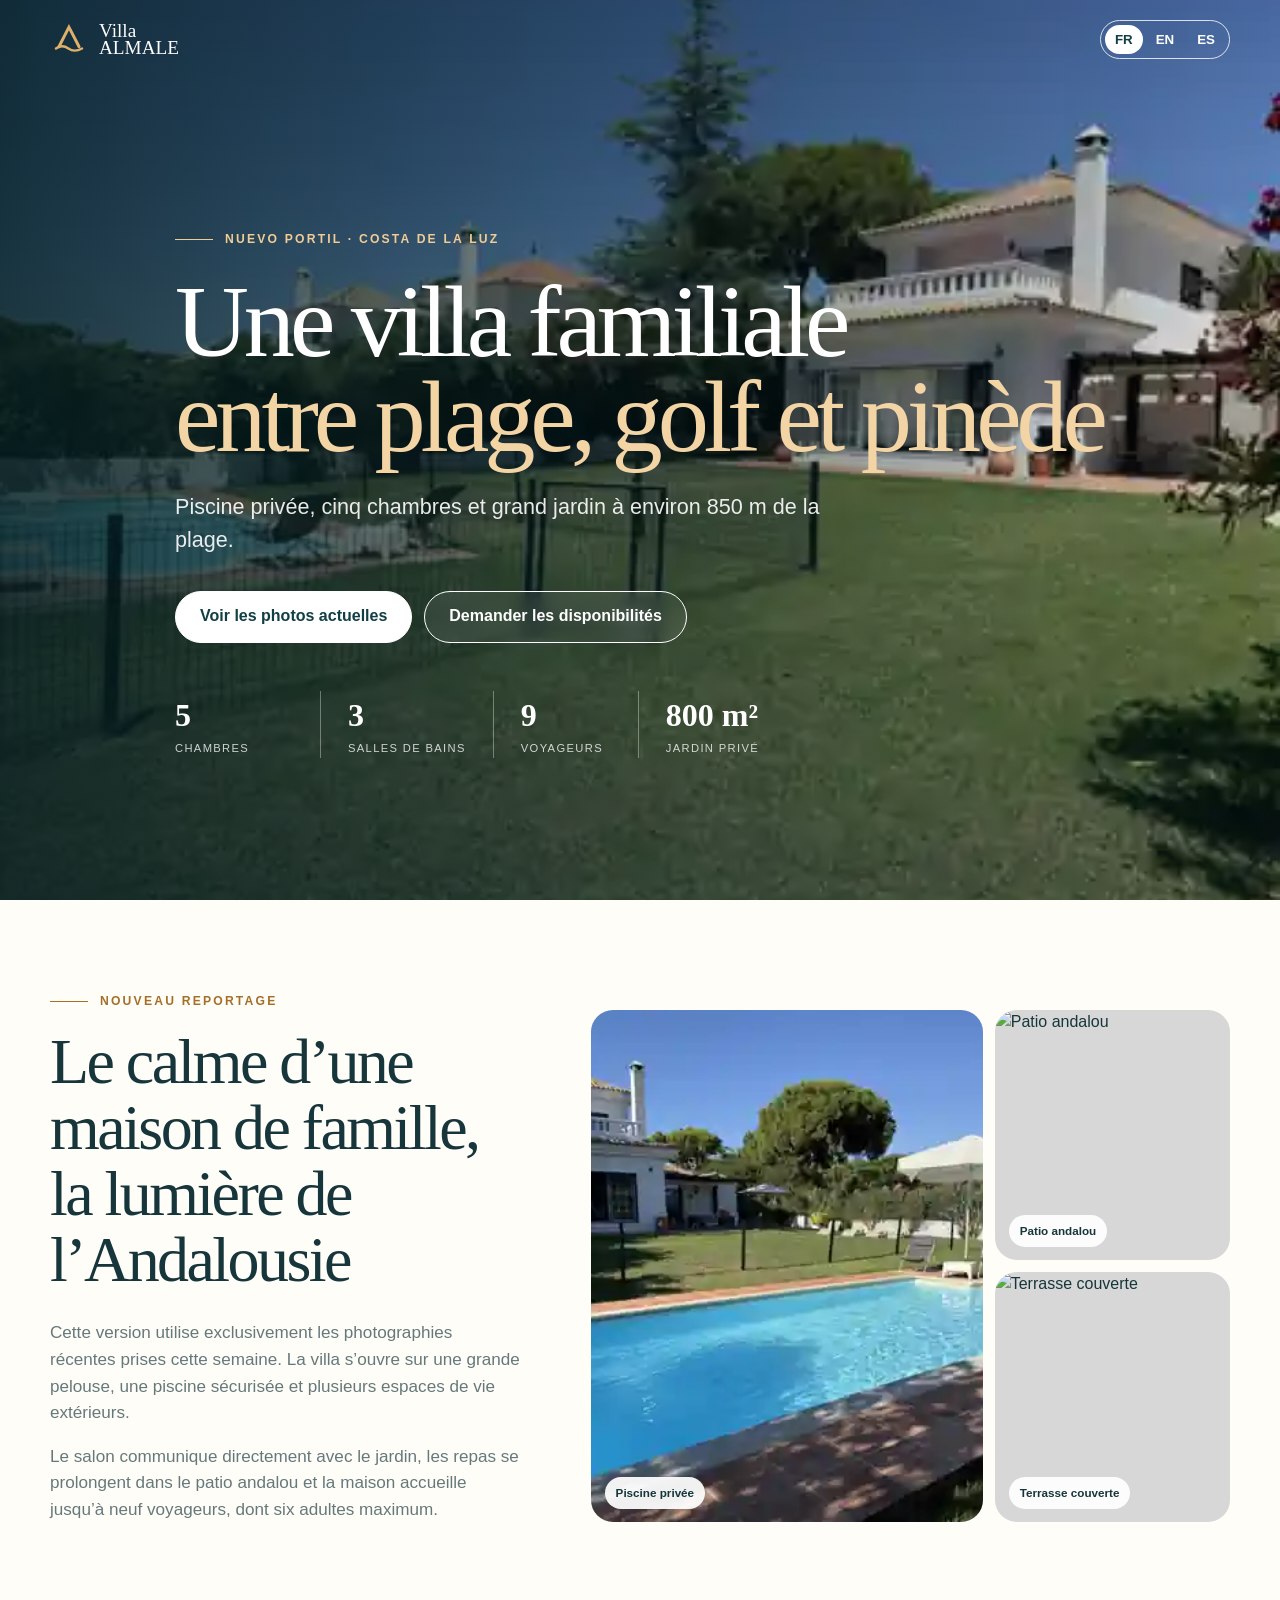
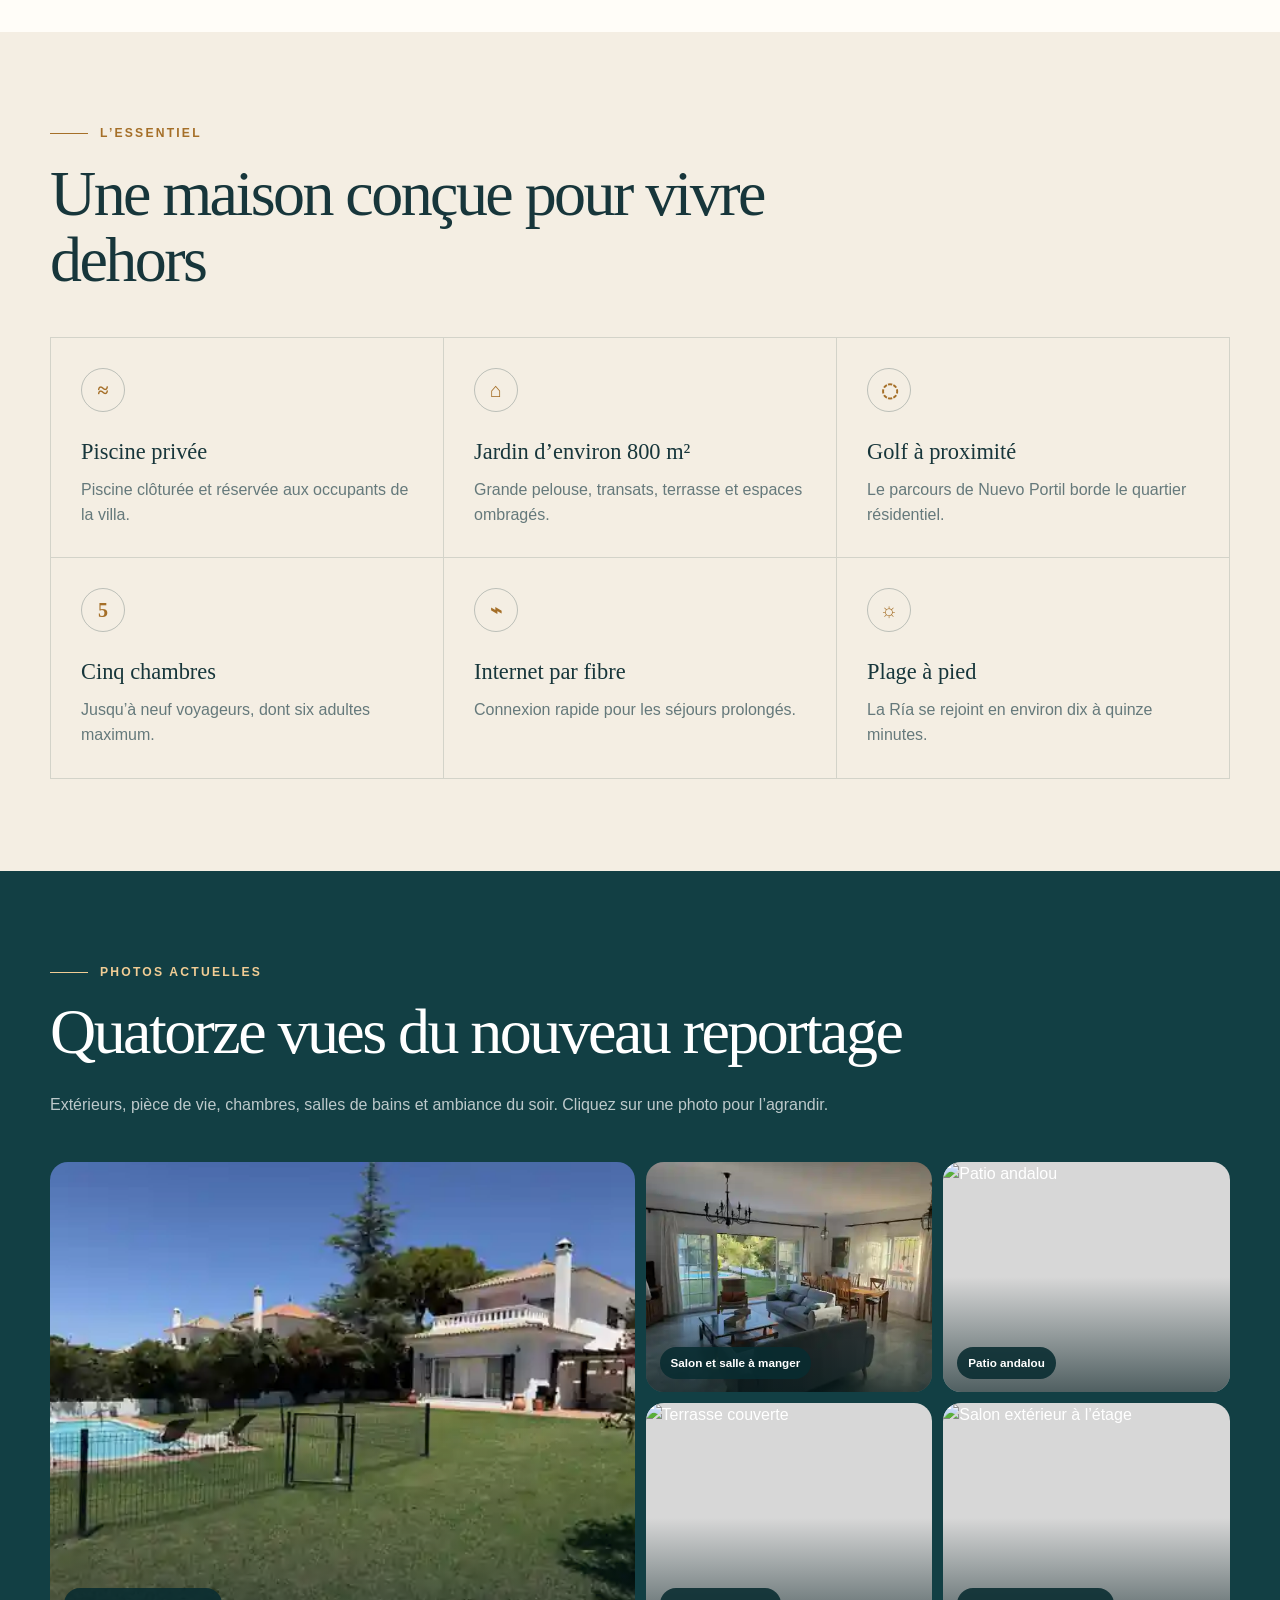
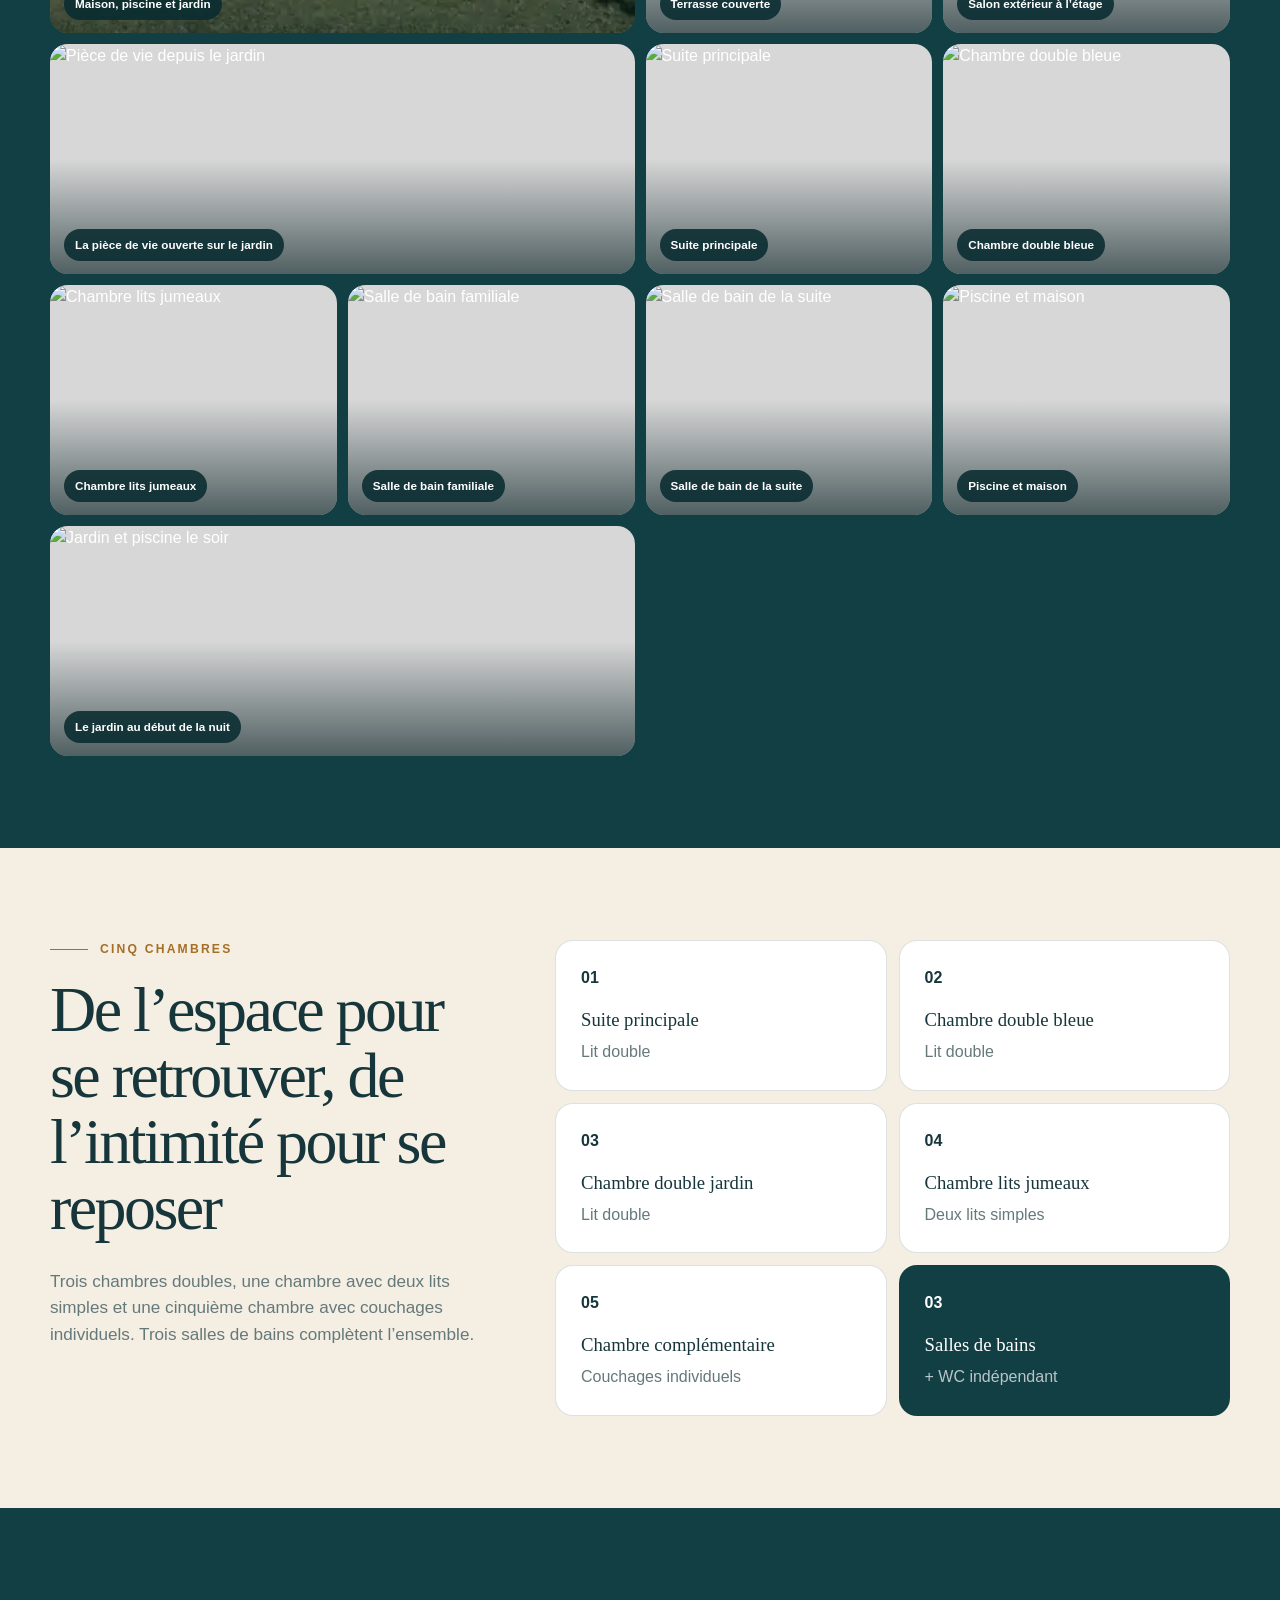
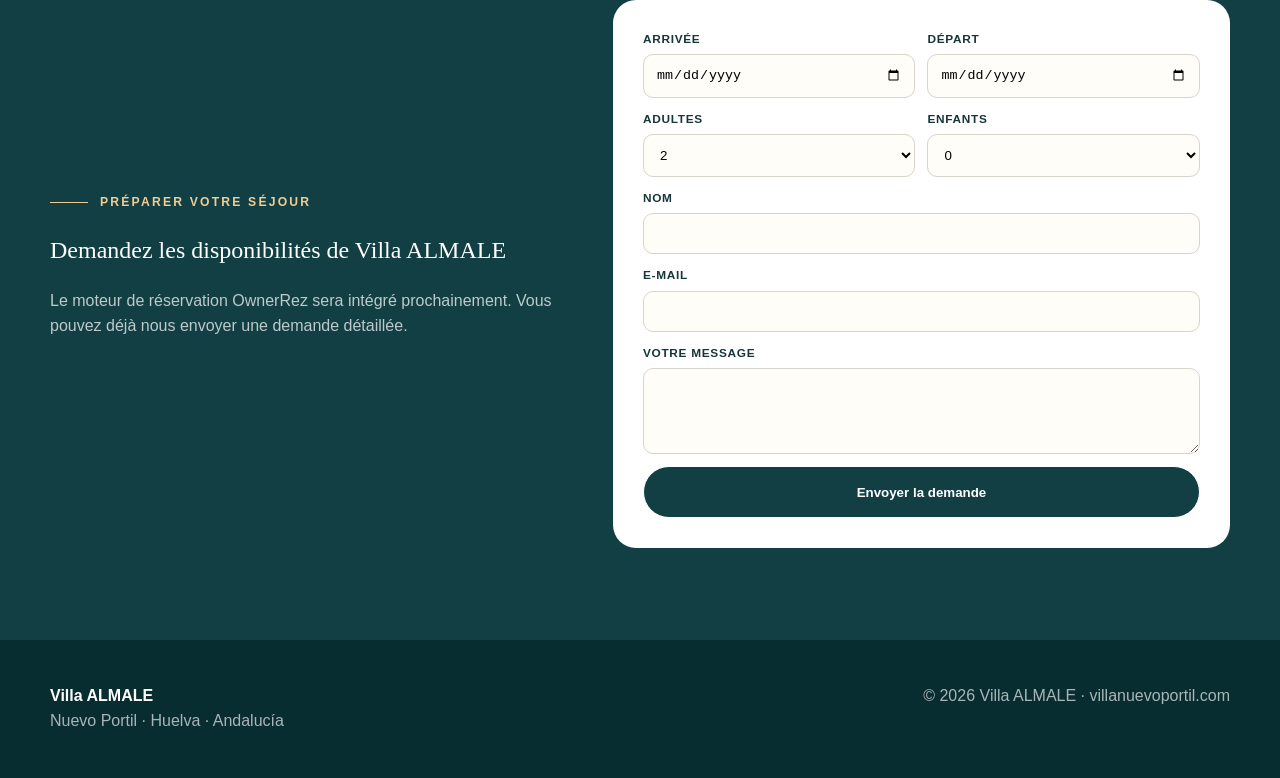
==== commit 340ec571: "Expand preview to fourteen recent photographs" ====
--- a/index.html
+++ b/index.html
@@ -7,28 +7,53 @@
 <meta name="description" content="Villa familiale avec piscine privée, cinq chambres et grand jardin à Nuevo Portil, près de la plage et du golf.">
 <meta name="theme-color" content="#123f44">
 <style>
-:root{--deep:#123f44;--deep2:#082d31;--cream:#fffdf8;--sand:#f4eee3;--gold:#ddb16b;--ink:#17363b;--muted:#65797b;--serif:Georgia,'Times New Roman',serif;--sans:-apple-system,BlinkMacSystemFont,'Segoe UI',sans-serif}*{box-sizing:border-box}html{scroll-behavior:smooth}body{margin:0;background:var(--cream);color:var(--ink);font-family:var(--sans);line-height:1.55}img{display:block;width:100%;height:100%;object-fit:cover}a{text-decoration:none;color:inherit}.shell{width:min(1180px,calc(100% - 32px));margin:auto}.header{position:absolute;z-index:10;inset:0 0 auto;color:#fff}.head{min-height:78px;display:flex;align-items:center}.brand{display:flex;align-items:center;gap:11px;font-family:var(--serif);font-size:1.2rem;line-height:.9}.mark{width:38px;height:38px;color:var(--gold)}.langs{margin-left:auto;display:flex;gap:3px;padding:4px;border:1px solid rgba(255,255,255,.8);border-radius:999px}.langs button{border:0;background:transparent;color:#fff;border-radius:999px;padding:7px 10px;font-weight:800}.langs button.active{background:#fff;color:var(--deep)}.hero{position:relative;min-height:780px;height:100svh;max-height:980px;display:flex;align-items:center;overflow:hidden;background:var(--deep);color:#fff}.hero>img,.shade{position:absolute;inset:0}.shade{background:linear-gradient(90deg,rgba(4,29,32,.84),rgba(4,29,32,.36) 65%,rgba(4,29,32,.08)),linear-gradient(0deg,rgba(4,29,32,.4),transparent 50%)}.hero-content{position:relative;padding-top:88px;max-width:930px}.eyebrow{display:flex;align-items:center;gap:12px;color:#f1cd95;font-size:.76rem;font-weight:850;letter-spacing:.18em;text-transform:uppercase}.eyebrow:before{content:'';width:38px;height:1px;background:currentColor}h1,h2,h3{font-family:var(--serif);font-weight:400}h1{font-size:clamp(3.1rem,8vw,7rem);line-height:.93;letter-spacing:-.05em;margin:25px 0}h1 em{font-style:normal;color:#f3d4a5}.hero p{max-width:650px;font-size:clamp(1.05rem,2vw,1.35rem);color:rgba(255,255,255,.9)}.buttons{display:flex;gap:12px;flex-wrap:wrap;margin:34px 0}.button{display:inline-flex;align-items:center;justify-content:center;min-height:52px;padding:12px 24px;border-radius:999px;background:#fff;color:var(--deep);font-weight:800;border:1px solid #fff}.button.ghost{background:rgba(255,255,255,.08);color:#fff;backdrop-filter:blur(8px)}.stats{display:flex;flex-wrap:wrap;margin-top:48px}.stats div{min-width:145px;padding:0 27px;border-left:1px solid rgba(255,255,255,.35)}.stats div:first-child{padding-left:0;border:0}.stats strong{font-family:var(--serif);font-size:2rem}.stats span{display:block;font-size:.7rem;letter-spacing:.12em;text-transform:uppercase;opacity:.78}.section{padding:92px 0}.intro{display:grid;grid-template-columns:.9fr 1.1fr;gap:70px;align-items:center}.copy h2,.title h2{font-size:clamp(2.4rem,5vw,4.6rem);line-height:1.03;letter-spacing:-.04em;margin:18px 0 28px}.copy p{color:var(--muted);font-size:1.08rem}.photos{display:grid;grid-template-columns:1.25fr .75fr;grid-template-rows:260px 260px;gap:12px}.photos figure{position:relative;margin:0;overflow:hidden;border-radius:24px;background:#ddd}.photos figure:first-child{grid-row:1/3}.photos figure:last-child{grid-row:1/3}.photos figcaption{position:absolute;left:15px;bottom:14px;padding:7px 11px;border-radius:999px;background:rgba(255,255,255,.93);font-size:.74rem;font-weight:800}.sand{background:var(--sand)}.feature-grid{display:grid;grid-template-columns:repeat(3,1fr);border-left:1px solid rgba(23,54,59,.15);border-top:1px solid rgba(23,54,59,.15)}.feature{padding:30px;min-height:185px;border-right:1px solid rgba(23,54,59,.15);border-bottom:1px solid rgba(23,54,59,.15)}.feature b{display:grid;place-items:center;width:44px;height:44px;border:1px solid rgba(23,54,59,.25);border-radius:50%;color:#a56f28;font-family:var(--serif);font-size:1.25rem}.feature h3{font-size:1.42rem;margin:24px 0 8px}.feature p{margin:0;color:var(--muted)}.dark{background:var(--deep);color:#fff}.dark p{color:rgba(255,255,255,.72)}.gallery{display:grid;grid-template-columns:1.35fr 1fr;gap:12px}.gallery figure{height:520px;margin:0;position:relative;overflow:hidden;border-radius:22px}.gallery figcaption{position:absolute;left:16px;bottom:15px;background:rgba(9,44,48,.86);color:#fff;padding:7px 11px;border-radius:999px;font-size:.75rem;font-weight:800}.notice{padding:22px;border-left:3px solid var(--gold);background:#fff;color:var(--muted)}.footer{padding:45px 0;background:var(--deep2);color:#fff}.footer .shell{display:flex;justify-content:space-between;gap:25px;flex-wrap:wrap}.muted{color:rgba(255,255,255,.65)}
-@media(max-width:800px){.hero{min-height:820px}.hero-content{padding-top:100px}h1{font-size:clamp(3.2rem,15vw,5.4rem)}.stats{display:grid;grid-template-columns:1fr 1fr;row-gap:18px}.stats div{min-width:0;padding:0 14px}.stats div:nth-child(odd){border-left:0;padding-left:0}.intro{grid-template-columns:1fr;gap:38px}.section{padding:68px 0}.photos{grid-template-columns:1fr 1fr;grid-template-rows:360px}.photos figure:first-child,.photos figure:last-child{grid-row:auto}.feature-grid{grid-template-columns:1fr 1fr}.gallery{grid-template-columns:1fr}.gallery figure{height:370px}}
-@media(max-width:520px){.shell{width:min(100% - 24px,1180px)}.brand{font-size:1.05rem}.buttons{display:grid}.button{width:100%}.photos{display:block}.photos figure{height:285px;margin-bottom:11px}.feature-grid{grid-template-columns:1fr}.gallery figure{height:300px}}
+:root{--deep:#123f44;--deep2:#082d31;--cream:#fffdf8;--sand:#f4eee3;--gold:#ddb16b;--ink:#17363b;--muted:#65797b;--line:rgba(23,54,59,.15);--serif:Georgia,'Times New Roman',serif;--sans:-apple-system,BlinkMacSystemFont,'Segoe UI',sans-serif}
+*{box-sizing:border-box}html{scroll-behavior:smooth}body{margin:0;background:var(--cream);color:var(--ink);font-family:var(--sans);line-height:1.55}body.no-scroll{overflow:hidden}img{display:block;width:100%;height:100%;object-fit:cover}a{text-decoration:none;color:inherit}.shell{width:min(1180px,calc(100% - 32px));margin:auto}.header{position:absolute;z-index:20;inset:0 0 auto;color:#fff}.head{min-height:78px;display:flex;align-items:center}.brand{display:flex;align-items:center;gap:11px;font-family:var(--serif);font-size:1.2rem;line-height:.9}.mark{width:38px;height:38px;color:var(--gold)}.langs{margin-left:auto;display:flex;gap:3px;padding:4px;border:1px solid rgba(255,255,255,.8);border-radius:999px}.langs button{border:0;background:transparent;color:#fff;border-radius:999px;padding:7px 10px;font-weight:800;cursor:pointer}.langs button.active{background:#fff;color:var(--deep)}
+.hero{position:relative;min-height:780px;height:100svh;max-height:980px;display:flex;align-items:center;overflow:hidden;background:var(--deep);color:#fff}.hero>img,.shade{position:absolute;inset:0}.shade{background:linear-gradient(90deg,rgba(4,29,32,.84),rgba(4,29,32,.36) 65%,rgba(4,29,32,.08)),linear-gradient(0deg,rgba(4,29,32,.4),transparent 50%)}.hero-content{position:relative;padding-top:88px;max-width:930px}.eyebrow{display:flex;align-items:center;gap:12px;color:#a56f28;font-size:.76rem;font-weight:850;letter-spacing:.18em;text-transform:uppercase}.eyebrow.light{color:#f1cd95}.eyebrow:before{content:'';width:38px;height:1px;background:currentColor}h1,h2,h3{font-family:var(--serif);font-weight:400}h1{font-size:clamp(3.1rem,8vw,7rem);line-height:.93;letter-spacing:-.05em;margin:25px 0}h1 em{font-style:normal;color:#f3d4a5}.hero p{max-width:650px;font-size:clamp(1.05rem,2vw,1.35rem);color:rgba(255,255,255,.9)}.buttons{display:flex;gap:12px;flex-wrap:wrap;margin:34px 0}.button{display:inline-flex;align-items:center;justify-content:center;min-height:52px;padding:12px 24px;border-radius:999px;background:#fff;color:var(--deep);font-weight:800;border:1px solid #fff}.button.ghost{background:rgba(255,255,255,.08);color:#fff;backdrop-filter:blur(8px)}.stats{display:flex;flex-wrap:wrap;margin-top:48px}.stats div{min-width:145px;padding:0 27px;border-left:1px solid rgba(255,255,255,.35)}.stats div:first-child{padding-left:0;border:0}.stats strong{font-family:var(--serif);font-size:2rem}.stats span{display:block;font-size:.7rem;letter-spacing:.12em;text-transform:uppercase;opacity:.78}
+.section{padding:92px 0}.intro{display:grid;grid-template-columns:.85fr 1.15fr;gap:68px;align-items:center}.copy h2,.title h2{font-size:clamp(2.35rem,5vw,4.5rem);line-height:1.03;letter-spacing:-.04em;margin:18px 0 28px}.copy p{color:var(--muted);font-size:1.07rem}.intro-collage{display:grid;grid-template-columns:1.25fr .75fr;grid-template-rows:250px 250px;gap:12px}.photo{position:relative;margin:0;overflow:hidden;border-radius:22px;background:#d7d7d7;cursor:zoom-in}.intro-collage .photo:first-child{grid-row:1/3}.photo figcaption,.gallery-card span{position:absolute;z-index:2;left:14px;bottom:13px;padding:7px 11px;border-radius:999px;background:rgba(255,255,255,.93);font-size:.73rem;font-weight:800}.sand{background:var(--sand)}.feature-grid{display:grid;grid-template-columns:repeat(3,1fr);border-left:1px solid var(--line);border-top:1px solid var(--line)}.feature{padding:30px;min-height:180px;border-right:1px solid var(--line);border-bottom:1px solid var(--line)}.feature b{display:grid;place-items:center;width:44px;height:44px;border:1px solid rgba(23,54,59,.25);border-radius:50%;color:#a56f28;font-family:var(--serif);font-size:1.25rem}.feature h3{font-size:1.4rem;margin:23px 0 8px}.feature p{margin:0;color:var(--muted)}.dark{background:var(--deep);color:#fff}.dark p{color:rgba(255,255,255,.72)}.title{max-width:860px;margin-bottom:44px}.gallery-grid{display:grid;grid-template-columns:repeat(4,1fr);grid-auto-rows:230px;gap:11px}.gallery-card{position:relative;margin:0;overflow:hidden;border-radius:18px;background:#d7d7d7;cursor:zoom-in}.gallery-card.wide{grid-column:span 2}.gallery-card.tall{grid-row:span 2}.gallery-card:after{content:'';position:absolute;inset:50% 0 0;background:linear-gradient(transparent,rgba(4,28,31,.64))}.gallery-card span{background:rgba(9,44,48,.88);color:#fff}.gallery-card img{transition:transform .35s}.gallery-card:hover img{transform:scale(1.025)}
+.rooms{display:grid;grid-template-columns:.8fr 1.2fr;gap:55px;align-items:start}.room-grid{display:grid;grid-template-columns:repeat(2,1fr);gap:12px}.room-grid article{background:#fff;padding:25px;border:1px solid var(--line);border-radius:18px}.room-grid h3{margin:14px 0 6px}.room-grid p{margin:0;color:var(--muted)}.booking{display:grid;grid-template-columns:.9fr 1.1fr;gap:58px;align-items:center}.booking-copy p{color:rgba(255,255,255,.72)}.form{background:#fff;color:var(--ink);padding:30px;border-radius:23px}.form-grid{display:grid;grid-template-columns:1fr 1fr;gap:12px}.form label{display:grid;gap:6px;font-size:.74rem;font-weight:800;text-transform:uppercase;letter-spacing:.06em;margin-bottom:12px}.form input,.form select,.form textarea{width:100%;padding:12px;border:1px solid #d8d4cc;border-radius:10px;background:#fffdf8}.footer{padding:44px 0;background:var(--deep2);color:#fff}.footer .shell{display:flex;justify-content:space-between;gap:25px;flex-wrap:wrap}.muted{color:rgba(255,255,255,.65)}
+.lightbox{position:fixed;z-index:100;inset:0;display:none;align-items:center;justify-content:center;padding:18px;background:rgba(1,16,18,.94)}.lightbox.open{display:flex}.lightbox figure{margin:0;max-width:min(1200px,96vw);max-height:88vh}.lightbox img{max-height:82vh;object-fit:contain}.lightbox figcaption{padding:12px 0;color:#fff;text-align:center}.close{position:absolute;right:18px;top:16px;width:46px;height:46px;border:1px solid rgba(255,255,255,.5);border-radius:50%;background:rgba(0,0,0,.2);color:#fff;font-size:1.8rem;cursor:pointer}
+@media(max-width:900px){.gallery-grid{grid-template-columns:repeat(2,1fr)}.intro,.rooms,.booking{grid-template-columns:1fr;gap:38px}.section{padding:70px 0}.feature-grid{grid-template-columns:1fr 1fr}}
+@media(max-width:600px){.hero{min-height:820px}.hero-content{padding-top:100px}h1{font-size:clamp(3.1rem,15vw,5.2rem)}.buttons{display:grid}.button{width:100%}.stats{display:grid;grid-template-columns:1fr 1fr;row-gap:18px}.stats div{min-width:0;padding:0 14px}.stats div:nth-child(odd){border-left:0;padding-left:0}.intro-collage{display:block}.intro-collage .photo{height:280px;margin-bottom:10px}.feature-grid,.room-grid{grid-template-columns:1fr}.gallery-grid{grid-template-columns:1fr;grid-auto-rows:260px}.gallery-card.wide{grid-column:auto}.gallery-card.tall{grid-row:auto}.form-grid{grid-template-columns:1fr}.shell{width:min(100% - 24px,1180px)}}
 </style>
 <script src="assets/js/current-img-hero.js"></script>
 <script src="assets/js/current-img-pool.js"></script>
 <script src="assets/js/current-img-living.js"></script>
+<script src="assets/js/current-img-gallery.js"></script>
 </head>
 <body>
 <header class="header"><div class="shell head"><a class="brand" href="#top"><svg class="mark" viewBox="0 0 64 64" aria-hidden="true"><path d="M15 45 31.9 12 49 45" fill="none" stroke="currentColor" stroke-width="5" stroke-linecap="round"/><path d="M10 48c7-5 14-5 21 0s14 5 23 0" fill="none" stroke="currentColor" stroke-width="4" stroke-linecap="round"/></svg><span>Villa<br>ALMALE</span></a><div class="langs"><button class="active" data-lang="fr">FR</button><button data-lang="en">EN</button><button data-lang="es">ES</button></div></div></header>
 <main>
-<section class="hero" id="top"><img data-photo="HERO" alt="Villa ALMALE, piscine et jardin"><div class="shade"></div><div class="shell hero-content"><div class="eyebrow" data-i="eyebrow">Nuevo Portil · Costa de la Luz</div><h1><span data-i="hero1">Une villa familiale</span><br><em data-i="hero2">entre plage, golf et pinède</em></h1><p data-i="lead">Piscine privée, cinq chambres et grand jardin à environ 850 m de la plage.</p><div class="buttons"><a class="button" href="#preview" data-i="photos">Voir les nouvelles photos</a><a class="button ghost" href="mailto:oloursel@hotmail.com" data-i="contact">Demander les disponibilités</a></div><div class="stats"><div><strong>5</strong><span data-i="bedrooms">chambres</span></div><div><strong>3</strong><span data-i="bathrooms">salles de bains</span></div><div><strong>9</strong><span data-i="guests">voyageurs</span></div><div><strong>800 m²</strong><span data-i="garden">jardin privé</span></div></div></div></section>
-<section class="section"><div class="shell intro"><div class="copy"><div class="eyebrow" data-i="newShoot">Nouveau reportage</div><h2 data-i="introTitle">Le calme d’une maison de famille, la lumière de l’Andalousie</h2><p data-i="introText">Cette preview utilise exclusivement des photographies récentes prises cette semaine. Les anciennes images Airbnb et Abritel ne sont plus appelées par cette page.</p><p data-i="introText2">La couverture met en valeur la continuité entre la maison, la grande pelouse et la piscine sécurisée. Le salon ouvre directement sur les espaces extérieurs.</p></div><div class="photos"><figure><img data-photo="POOL" alt="Piscine privée et jardin"><figcaption data-i="pool">Piscine privée et jardin</figcaption></figure><figure><img data-photo="LIVING" alt="Salon et salle à manger"><figcaption data-i="living">Salon et salle à manger</figcaption></figure></div></div></section>
-<section class="section sand"><div class="shell"><div class="title"><div class="eyebrow" data-i="essentials">L’essentiel</div><h2 data-i="featuresTitle">Une maison conçue pour vivre dehors</h2></div><div class="feature-grid"><article class="feature"><b>≈</b><h3 data-i="f1">Piscine privée</h3><p data-i="f1t">Piscine clôturée et réservée aux occupants de la villa.</p></article><article class="feature"><b>⌂</b><h3 data-i="f2">Jardin d’environ 800 m²</h3><p data-i="f2t">Grande pelouse, transats, terrasse et espaces ombragés.</p></article><article class="feature"><b>◌</b><h3 data-i="f3">Golf à proximité</h3><p data-i="f3t">Le parcours de Nuevo Portil borde le quartier résidentiel.</p></article><article class="feature"><b>5</b><h3 data-i="f4">Cinq chambres</h3><p data-i="f4t">Jusqu’à neuf voyageurs, dont six adultes maximum.</p></article><article class="feature"><b>⌁</b><h3 data-i="f5">Internet par fibre</h3><p data-i="f5t">Connexion rapide pour les séjours prolongés et le télétravail.</p></article><article class="feature"><b>☼</b><h3 data-i="f6">Plage à pied</h3><p data-i="f6t">La Ría del Río Piedras se rejoint en environ dix à quinze minutes.</p></article></div></div></section>
-<section class="section dark" id="preview"><div class="shell"><div class="title"><div class="eyebrow" data-i="currentPhotos">Photos actuelles</div><h2 data-i="galleryTitle">Maison, piscine et pièce de vie</h2><p data-i="galleryText">Première mise en ligne du nouveau reportage. La galerie complète sera enrichie avec les chambres, salles de bain, patio et terrasse déjà sélectionnés.</p></div><div class="gallery"><figure><img data-photo="HERO" alt="Maison, piscine et jardin"><figcaption data-i="heroCaption">Maison, piscine et jardin</figcaption></figure><figure><img data-photo="LIVING" alt="Salon et salle à manger"><figcaption data-i="living">Salon et salle à manger</figcaption></figure></div><p class="notice" data-i="notice">Version de prévisualisation : les photos sont intégrées directement au site afin de garantir qu’aucun ancien visuel de plateforme ne réapparaisse.</p></div></section>
+<section class="hero" id="top"><img data-photo="HERO" alt="Villa ALMALE, piscine et jardin"><div class="shade"></div><div class="shell hero-content"><div class="eyebrow light">Nuevo Portil · Costa de la Luz</div><h1><span data-i="hero1">Une villa familiale</span><br><em data-i="hero2">entre plage, golf et pinède</em></h1><p data-i="lead">Piscine privée, cinq chambres et grand jardin à environ 850 m de la plage.</p><div class="buttons"><a class="button" href="#photos" data-i="photosCta">Voir les photos actuelles</a><a class="button ghost" href="#booking" data-i="availability">Demander les disponibilités</a></div><div class="stats"><div><strong>5</strong><span data-i="bedrooms">chambres</span></div><div><strong>3</strong><span data-i="bathrooms">salles de bains</span></div><div><strong>9</strong><span data-i="guests">voyageurs</span></div><div><strong>800 m²</strong><span data-i="garden">jardin privé</span></div></div></div></section>
+<section class="section"><div class="shell intro"><div class="copy"><div class="eyebrow" data-i="newShoot">Nouveau reportage</div><h2 data-i="introTitle">Le calme d’une maison de famille, la lumière de l’Andalousie</h2><p data-i="introText">Cette version utilise exclusivement les photographies récentes prises cette semaine. La villa s’ouvre sur une grande pelouse, une piscine sécurisée et plusieurs espaces de vie extérieurs.</p><p data-i="introText2">Le salon communique directement avec le jardin, les repas se prolongent dans le patio andalou et la maison accueille jusqu’à neuf voyageurs, dont six adultes maximum.</p></div><div class="intro-collage"><figure class="photo" data-lightbox><img data-photo="POOL" alt="Piscine privée"><figcaption data-i="pool">Piscine privée</figcaption></figure><figure class="photo" data-lightbox><img data-photo="PATIO" alt="Patio andalou"><figcaption data-i="patio">Patio andalou</figcaption></figure><figure class="photo" data-lightbox><img data-photo="TERRACE" alt="Terrasse couverte"><figcaption data-i="terrace">Terrasse couverte</figcaption></figure></div></div></section>
+<section class="section sand"><div class="shell"><div class="title"><div class="eyebrow" data-i="essentials">L’essentiel</div><h2 data-i="featuresTitle">Une maison conçue pour vivre dehors</h2></div><div class="feature-grid"><article class="feature"><b>≈</b><h3 data-i="f1">Piscine privée</h3><p data-i="f1t">Piscine clôturée et réservée aux occupants de la villa.</p></article><article class="feature"><b>⌂</b><h3 data-i="f2">Jardin d’environ 800 m²</h3><p data-i="f2t">Grande pelouse, transats, terrasse et espaces ombragés.</p></article><article class="feature"><b>◌</b><h3 data-i="f3">Golf à proximité</h3><p data-i="f3t">Le parcours de Nuevo Portil borde le quartier résidentiel.</p></article><article class="feature"><b>5</b><h3 data-i="f4">Cinq chambres</h3><p data-i="f4t">Jusqu’à neuf voyageurs, dont six adultes maximum.</p></article><article class="feature"><b>⌁</b><h3 data-i="f5">Internet par fibre</h3><p data-i="f5t">Connexion rapide pour les séjours prolongés.</p></article><article class="feature"><b>☼</b><h3 data-i="f6">Plage à pied</h3><p data-i="f6t">La Ría se rejoint en environ dix à quinze minutes.</p></article></div></div></section>
+<section class="section dark" id="photos"><div class="shell"><div class="title"><div class="eyebrow light" data-i="galleryEyebrow">Photos actuelles</div><h2 data-i="galleryTitle">Quatorze vues du nouveau reportage</h2><p data-i="galleryText">Extérieurs, pièce de vie, chambres, salles de bains et ambiance du soir. Cliquez sur une photo pour l’agrandir.</p></div><div class="gallery-grid">
+<figure class="gallery-card wide tall" data-lightbox><img data-photo="HERO" alt="Maison, piscine et jardin"><span data-i="heroCaption">Maison, piscine et jardin</span></figure>
+<figure class="gallery-card" data-lightbox><img data-photo="LIVING" alt="Salon et salle à manger"><span data-i="living">Salon et salle à manger</span></figure>
+<figure class="gallery-card" data-lightbox><img data-photo="PATIO" alt="Patio andalou"><span data-i="patio">Patio andalou</span></figure>
+<figure class="gallery-card" data-lightbox><img data-photo="TERRACE" alt="Terrasse couverte"><span data-i="terrace">Terrasse couverte</span></figure>
+<figure class="gallery-card" data-lightbox><img data-photo="BALCONY" alt="Salon extérieur à l’étage"><span data-i="balcony">Salon extérieur à l’étage</span></figure>
+<figure class="gallery-card wide" data-lightbox><img data-photo="LIVING2" alt="Pièce de vie depuis le jardin"><span data-i="living2">La pièce de vie ouverte sur le jardin</span></figure>
+<figure class="gallery-card" data-lightbox><img data-photo="MASTER" alt="Suite principale"><span data-i="master">Suite principale</span></figure>
+<figure class="gallery-card" data-lightbox><img data-photo="BLUEBED" alt="Chambre double bleue"><span data-i="bluebed">Chambre double bleue</span></figure>
+<figure class="gallery-card" data-lightbox><img data-photo="TWIN" alt="Chambre lits jumeaux"><span data-i="twin">Chambre lits jumeaux</span></figure>
+<figure class="gallery-card" data-lightbox><img data-photo="BATHBLUE" alt="Salle de bain familiale"><span data-i="bathblue">Salle de bain familiale</span></figure>
+<figure class="gallery-card" data-lightbox><img data-photo="BATHENSUITE" alt="Salle de bain de la suite"><span data-i="bathensuite">Salle de bain de la suite</span></figure>
+<figure class="gallery-card" data-lightbox><img data-photo="POOLCLOSE" alt="Piscine et maison"><span data-i="poolclose">Piscine et maison</span></figure>
+<figure class="gallery-card wide" data-lightbox><img data-photo="NIGHT" alt="Jardin et piscine le soir"><span data-i="night">Le jardin au début de la nuit</span></figure>
+</div></div></section>
+<section class="section sand"><div class="shell rooms"><div class="copy"><div class="eyebrow" data-i="fiveRooms">Cinq chambres</div><h2 data-i="roomsTitle">De l’espace pour se retrouver, de l’intimité pour se reposer</h2><p data-i="roomsText">Trois chambres doubles, une chambre avec deux lits simples et une cinquième chambre avec couchages individuels. Trois salles de bains complètent l’ensemble.</p></div><div class="room-grid"><article><strong>01</strong><h3 data-i="r1">Suite principale</h3><p data-i="double">Lit double</p></article><article><strong>02</strong><h3 data-i="r2">Chambre double bleue</h3><p data-i="double">Lit double</p></article><article><strong>03</strong><h3 data-i="r3">Chambre double jardin</h3><p data-i="double">Lit double</p></article><article><strong>04</strong><h3 data-i="r4">Chambre lits jumeaux</h3><p data-i="twins">Deux lits simples</p></article><article><strong>05</strong><h3 data-i="r5">Chambre complémentaire</h3><p data-i="individual">Couchages individuels</p></article><article style="background:var(--deep);color:#fff"><strong>03</strong><h3 data-i="baths">Salles de bains</h3><p style="color:rgba(255,255,255,.7)" data-i="wc">+ WC indépendant</p></article></div></div></section>
+<section class="section dark" id="booking"><div class="shell booking"><div class="booking-copy"><div class="eyebrow light" data-i="plan">Préparer votre séjour</div><h2 data-i="bookingTitle">Demandez les disponibilités de Villa ALMALE</h2><p data-i="bookingText">Le moteur de réservation OwnerRez sera intégré prochainement. Vous pouvez déjà nous envoyer une demande détaillée.</p></div><form class="form" id="form"><div class="form-grid"><label><span data-i="arrival">Arrivée</span><input type="date" name="arrival" required></label><label><span data-i="departure">Départ</span><input type="date" name="departure" required></label></div><div class="form-grid"><label><span data-i="adults">Adultes</span><select name="adults"><option>1</option><option selected>2</option><option>3</option><option>4</option><option>5</option><option>6</option></select></label><label><span data-i="children">Enfants</span><select name="children"><option selected>0</option><option>1</option><option>2</option><option>3</option><option>4</option><option>5</option><option>6</option></select></label></div><label><span data-i="name">Nom</span><input name="name" required></label><label><span>E-mail</span><input type="email" name="email" required></label><label><span data-i="message">Votre message</span><textarea name="message" rows="4"></textarea></label><button class="button" style="background:var(--deep);color:#fff;width:100%" data-i="send">Envoyer la demande</button></form></div></section>
 </main>
 <footer class="footer"><div class="shell"><div><strong>Villa ALMALE</strong><div class="muted">Nuevo Portil · Huelva · Andalucía</div></div><div class="muted">© 2026 Villa ALMALE · villanuevoportil.com</div></div></footer>
+<div class="lightbox" id="lightbox"><button class="close" type="button" aria-label="Fermer">×</button><figure><img src="" alt=""><figcaption></figcaption></figure></div>
 <script>
-const T={fr:{eyebrow:'Nuevo Portil · Costa de la Luz',hero1:'Une villa familiale',hero2:'entre plage, golf et pinède',lead:'Piscine privée, cinq chambres et grand jardin à environ 850 m de la plage.',photos:'Voir les nouvelles photos',contact:'Demander les disponibilités',bedrooms:'chambres',bathrooms:'salles de bains',guests:'voyageurs',garden:'jardin privé',newShoot:'Nouveau reportage',introTitle:'Le calme d’une maison de famille, la lumière de l’Andalousie',introText:'Cette preview utilise exclusivement des photographies récentes prises cette semaine. Les anciennes images Airbnb et Abritel ne sont plus appelées par cette page.',introText2:'La couverture met en valeur la continuité entre la maison, la grande pelouse et la piscine sécurisée. Le salon ouvre directement sur les espaces extérieurs.',pool:'Piscine privée et jardin',living:'Salon et salle à manger',essentials:'L’essentiel',featuresTitle:'Une maison conçue pour vivre dehors',f1:'Piscine privée',f1t:'Piscine clôturée et réservée aux occupants de la villa.',f2:'Jardin d’environ 800 m²',f2t:'Grande pelouse, transats, terrasse et espaces ombragés.',f3:'Golf à proximité',f3t:'Le parcours de Nuevo Portil borde le quartier résidentiel.',f4:'Cinq chambres',f4t:'Jusqu’à neuf voyageurs, dont six adultes maximum.',f5:'Internet par fibre',f5t:'Connexion rapide pour les séjours prolongés et le télétravail.',f6:'Plage à pied',f6t:'La Ría del Río Piedras se rejoint en environ dix à quinze minutes.',currentPhotos:'Photos actuelles',galleryTitle:'Maison, piscine et pièce de vie',galleryText:'Première mise en ligne du nouveau reportage. La galerie complète sera enrichie avec les chambres, salles de bain, patio et terrasse déjà sélectionnés.',heroCaption:'Maison, piscine et jardin',notice:'Version de prévisualisation : les photos sont intégrées directement au site afin de garantir qu’aucun ancien visuel de plateforme ne réapparaisse.'},en:{eyebrow:'Nuevo Portil · Costa de la Luz',hero1:'A family villa',hero2:'between beach, golf and pine forest',lead:'Private pool, five bedrooms and a large garden about 850 m from the beach.',photos:'View the new photos',contact:'Ask about availability',bedrooms:'bedrooms',bathrooms:'bathrooms',guests:'guests',garden:'private garden',newShoot:'New photo shoot',introTitle:'The calm of a family home, the light of Andalusia',introText:'This preview uses only recent photographs taken this week. No older Airbnb or Vrbo image is loaded by this page.',introText2:'The cover highlights the connection between the house, the large lawn and the secure pool. The living room opens directly onto the outdoor spaces.',pool:'Private pool and garden',living:'Living and dining room',essentials:'The essentials',featuresTitle:'A house made for outdoor living',f1:'Private pool',f1t:'Fenced pool reserved exclusively for villa guests.',f2:'Approx. 800 m² garden',f2t:'Large lawn, sun loungers, terrace and shaded areas.',f3:'Golf nearby',f3t:'Nuevo Portil golf course borders the residential area.',f4:'Five bedrooms',f4t:'Up to nine guests, with a maximum of six adults.',f5:'Fibre internet',f5t:'Fast connection for longer stays and remote work.',f6:'Walk to the beach',f6t:'Ría del Río Piedras beach is around ten to fifteen minutes away on foot.',currentPhotos:'Current photos',galleryTitle:'House, pool and living area',galleryText:'First online preview of the new photo shoot. The full gallery will soon include the selected bedrooms, bathrooms, patio and terrace.',heroCaption:'House, pool and garden',notice:'Preview version: the photos are embedded directly in the website so that no old platform image can reappear.'},es:{eyebrow:'Nuevo Portil · Costa de la Luz',hero1:'Una villa familiar',hero2:'entre playa, golf y pinar',lead:'Piscina privada, cinco dormitorios y un gran jardín a unos 850 m de la playa.',photos:'Ver las nuevas fotos',contact:'Consultar disponibilidad',bedrooms:'dormitorios',bathrooms:'baños',guests:'huéspedes',garden:'jardín privado',newShoot:'Nuevo reportaje',introTitle:'La calma de una casa familiar, la luz de Andalucía',introText:'Esta preview utiliza exclusivamente fotografías recientes tomadas esta semana. La página no carga ninguna imagen antigua de Airbnb o Abritel.',introText2:'La portada destaca la continuidad entre la casa, el gran césped y la piscina protegida. El salón se abre directamente a los espacios exteriores.',pool:'Piscina privada y jardín',living:'Salón y comedor',essentials:'Lo esencial',featuresTitle:'Una casa pensada para vivir al aire libre',f1:'Piscina privada',f1t:'Piscina vallada reservada exclusivamente a los huéspedes.',f2:'Jardín de unos 800 m²',f2t:'Gran césped, tumbonas, terraza y zonas de sombra.',f3:'Golf cercano',f3t:'El campo de Nuevo Portil bordea la zona residencial.',f4:'Cinco dormitorios',f4t:'Hasta nueve huéspedes, con un máximo de seis adultos.',f5:'Internet por fibra',f5t:'Conexión rápida para estancias largas y teletrabajo.',f6:'Playa a pie',f6t:'La playa de la Ría del Río Piedras está a unos diez o quince minutos andando.',currentPhotos:'Fotos actuales',galleryTitle:'Casa, piscina y zona de estar',galleryText:'Primera preview en línea del nuevo reportaje. La galería completa incluirá pronto los dormitorios, baños, patio y terraza seleccionados.',heroCaption:'Casa, piscina y jardín',notice:'Versión de preview: las fotos están integradas directamente en la web para impedir que reaparezca cualquier imagen antigua de las plataformas.'}};
-function setLang(l){document.documentElement.lang=l;document.querySelectorAll('[data-i]').forEach(e=>{const k=e.dataset.i;if(T[l][k])e.textContent=T[l][k]});document.querySelectorAll('[data-lang]').forEach(b=>b.classList.toggle('active',b.dataset.lang===l));localStorage.setItem('villa-lang',l)}
-document.querySelectorAll('[data-lang]').forEach(b=>b.onclick=()=>setLang(b.dataset.lang));setLang(localStorage.getItem('villa-lang')||'fr');
+const T={fr:{hero1:'Une villa familiale',hero2:'entre plage, golf et pinède',lead:'Piscine privée, cinq chambres et grand jardin à environ 850 m de la plage.',photosCta:'Voir les photos actuelles',availability:'Demander les disponibilités',bedrooms:'chambres',bathrooms:'salles de bains',guests:'voyageurs',garden:'jardin privé',newShoot:'Nouveau reportage',introTitle:'Le calme d’une maison de famille, la lumière de l’Andalousie',introText:'Cette version utilise exclusivement les photographies récentes prises cette semaine. La villa s’ouvre sur une grande pelouse, une piscine sécurisée et plusieurs espaces de vie extérieurs.',introText2:'Le salon communique directement avec le jardin, les repas se prolongent dans le patio andalou et la maison accueille jusqu’à neuf voyageurs, dont six adultes maximum.',pool:'Piscine privée',patio:'Patio andalou',terrace:'Terrasse couverte',essentials:'L’essentiel',featuresTitle:'Une maison conçue pour vivre dehors',f1:'Piscine privée',f1t:'Piscine clôturée et réservée aux occupants de la villa.',f2:'Jardin d’environ 800 m²',f2t:'Grande pelouse, transats, terrasse et espaces ombragés.',f3:'Golf à proximité',f3t:'Le parcours de Nuevo Portil borde le quartier résidentiel.',f4:'Cinq chambres',f4t:'Jusqu’à neuf voyageurs, dont six adultes maximum.',f5:'Internet par fibre',f5t:'Connexion rapide pour les séjours prolongés.',f6:'Plage à pied',f6t:'La Ría se rejoint en environ dix à quinze minutes.',galleryEyebrow:'Photos actuelles',galleryTitle:'Quatorze vues du nouveau reportage',galleryText:'Extérieurs, pièce de vie, chambres, salles de bains et ambiance du soir. Cliquez sur une photo pour l’agrandir.',heroCaption:'Maison, piscine et jardin',living:'Salon et salle à manger',balcony:'Salon extérieur à l’étage',living2:'La pièce de vie ouverte sur le jardin',master:'Suite principale',bluebed:'Chambre double bleue',twin:'Chambre lits jumeaux',bathblue:'Salle de bain familiale',bathensuite:'Salle de bain de la suite',poolclose:'Piscine et maison',night:'Le jardin au début de la nuit',fiveRooms:'Cinq chambres',roomsTitle:'De l’espace pour se retrouver, de l’intimité pour se reposer',roomsText:'Trois chambres doubles, une chambre avec deux lits simples et une cinquième chambre avec couchages individuels. Trois salles de bains complètent l’ensemble.',r1:'Suite principale',r2:'Chambre double bleue',r3:'Chambre double jardin',r4:'Chambre lits jumeaux',r5:'Chambre complémentaire',double:'Lit double',twins:'Deux lits simples',individual:'Couchages individuels',baths:'Salles de bains',wc:'+ WC indépendant',plan:'Préparer votre séjour',bookingTitle:'Demandez les disponibilités de Villa ALMALE',bookingText:'Le moteur de réservation OwnerRez sera intégré prochainement. Vous pouvez déjà nous envoyer une demande détaillée.',arrival:'Arrivée',departure:'Départ',adults:'Adultes',children:'Enfants',name:'Nom',message:'Votre message',send:'Envoyer la demande'},en:{hero1:'A family villa',hero2:'between beach, golf and pine forest',lead:'Private pool, five bedrooms and a large garden about 850 m from the beach.',photosCta:'See current photos',availability:'Ask about availability',bedrooms:'bedrooms',bathrooms:'bathrooms',guests:'guests',garden:'private garden',newShoot:'New photo shoot',introTitle:'The calm of a family home, the light of Andalusia',introText:'This version uses only the recent photographs taken this week. The villa opens onto a large lawn, a secure pool and several outdoor living areas.',introText2:'The living room opens directly onto the garden, meals linger in the Andalusian patio and the house welcomes up to nine guests, with a maximum of six adults.',pool:'Private pool',patio:'Andalusian patio',terrace:'Covered terrace',essentials:'The essentials',featuresTitle:'A house made for outdoor living',f1:'Private pool',f1t:'Fenced pool reserved exclusively for villa guests.',f2:'Approx. 800 m² garden',f2t:'Large lawn, sun loungers, terrace and shaded areas.',f3:'Golf nearby',f3t:'Nuevo Portil golf course borders the residential neighbourhood.',f4:'Five bedrooms',f4t:'Up to nine guests, with a maximum of six adults.',f5:'Fibre internet',f5t:'Fast connection for extended stays.',f6:'Walk to the beach',f6t:'The Ría is about a ten-to-fifteen-minute walk away.',galleryEyebrow:'Current photos',galleryTitle:'Fourteen views from the new photo shoot',galleryText:'Outdoor spaces, living areas, bedrooms, bathrooms and evening atmosphere. Click a photo to enlarge it.',heroCaption:'House, pool and garden',living:'Living and dining room',balcony:'Upstairs outdoor lounge',living2:'Living space opening onto the garden',master:'Main suite',bluebed:'Blue double bedroom',twin:'Twin bedroom',bathblue:'Family bathroom',bathensuite:'Suite bathroom',poolclose:'Pool and house',night:'The garden after sunset',fiveRooms:'Five bedrooms',roomsTitle:'Room to be together, privacy to unwind',roomsText:'Three double bedrooms, one twin bedroom and a fifth bedroom with individual sleeping arrangements. Three bathrooms complete the accommodation.',r1:'Main suite',r2:'Blue double bedroom',r3:'Garden double bedroom',r4:'Twin bedroom',r5:'Additional bedroom',double:'Double bed',twins:'Two single beds',individual:'Individual beds',baths:'Bathrooms',wc:'+ separate WC',plan:'Plan your stay',bookingTitle:'Ask about availability at Villa ALMALE',bookingText:'The OwnerRez booking engine will be connected shortly. You can already send a detailed enquiry.',arrival:'Arrival',departure:'Departure',adults:'Adults',children:'Children',name:'Name',message:'Your message',send:'Send enquiry'},es:{hero1:'Una villa familiar',hero2:'entre playa, golf y pinar',lead:'Piscina privada, cinco dormitorios y un gran jardín a unos 850 m de la playa.',photosCta:'Ver las fotos actuales',availability:'Consultar disponibilidad',bedrooms:'dormitorios',bathrooms:'baños',guests:'huéspedes',garden:'jardín privado',newShoot:'Nuevo reportaje',introTitle:'La calma de una casa familiar, la luz de Andalucía',introText:'Esta versión utiliza exclusivamente las fotografías recientes tomadas esta semana. La villa se abre a un gran césped, una piscina segura y varias zonas exteriores.',introText2:'El salón comunica directamente con el jardín, las comidas se alargan en el patio andaluz y la casa aloja hasta nueve huéspedes, con un máximo de seis adultos.',pool:'Piscina privada',patio:'Patio andaluz',terrace:'Terraza cubierta',essentials:'Lo esencial',featuresTitle:'Una casa pensada para vivir al aire libre',f1:'Piscina privada',f1t:'Piscina vallada reservada exclusivamente a los huéspedes.',f2:'Jardín de unos 800 m²',f2t:'Gran césped, tumbonas, terraza y zonas de sombra.',f3:'Golf cercano',f3t:'El campo de Nuevo Portil bordea la zona residencial.',f4:'Cinco dormitorios',f4t:'Hasta nueve huéspedes, con un máximo de seis adultos.',f5:'Internet por fibra',f5t:'Conexión rápida para estancias largas.',f6:'Playa a pie',f6t:'La Ría se encuentra a unos diez o quince minutos andando.',galleryEyebrow:'Fotos actuales',galleryTitle:'Catorce vistas del nuevo reportaje',galleryText:'Exteriores, zona de estar, dormitorios, baños y ambiente nocturno. Pulsa una foto para ampliarla.',heroCaption:'Casa, piscina y jardín',living:'Salón y comedor',balcony:'Salón exterior en la planta alta',living2:'Zona de estar abierta al jardín',master:'Suite principal',bluebed:'Dormitorio doble azul',twin:'Dormitorio con dos camas',bathblue:'Baño familiar',bathensuite:'Baño de la suite',poolclose:'Piscina y casa',night:'El jardín al anochecer',fiveRooms:'Cinco dormitorios',roomsTitle:'Espacio para reunirse, intimidad para descansar',roomsText:'Tres dormitorios dobles, uno con dos camas individuales y un quinto dormitorio con camas individuales. Tres baños completan el alojamiento.',r1:'Suite principal',r2:'Dormitorio doble azul',r3:'Dormitorio doble jardín',r4:'Dormitorio con dos camas',r5:'Dormitorio adicional',double:'Cama doble',twins:'Dos camas individuales',individual:'Camas individuales',baths:'Baños',wc:'+ aseo independiente',plan:'Preparar tu estancia',bookingTitle:'Consulta la disponibilidad de Villa ALMALE',bookingText:'El motor de reservas OwnerRez se conectará próximamente. Ya puedes enviar una consulta detallada.',arrival:'Llegada',departure:'Salida',adults:'Adultos',children:'Niños',name:'Nombre',message:'Tu mensaje',send:'Enviar consulta'}};
+function setLang(l){document.documentElement.lang=l;document.querySelectorAll('[data-i]').forEach(e=>{const k=e.dataset.i;if(T[l]&&T[l][k])e.textContent=T[l][k]});document.querySelectorAll('[data-lang]').forEach(b=>b.classList.toggle('active',b.dataset.lang===l));try{localStorage.setItem('villa-lang',l)}catch(e){}}
+document.querySelectorAll('[data-lang]').forEach(b=>b.addEventListener('click',()=>setLang(b.dataset.lang)));let saved='fr';try{saved=localStorage.getItem('villa-lang')||'fr'}catch(e){}setLang(saved);
 document.querySelectorAll('[data-photo]').forEach(img=>{const src=window.VILLA_IMAGES&&window.VILLA_IMAGES[img.dataset.photo];if(src)img.src=src});
+const box=document.getElementById('lightbox'),boxImg=box.querySelector('img'),boxCap=box.querySelector('figcaption');document.querySelectorAll('[data-lightbox]').forEach(f=>f.addEventListener('click',()=>{const img=f.querySelector('img'),cap=f.querySelector('figcaption,span');boxImg.src=img.src;boxImg.alt=img.alt;boxCap.textContent=cap?cap.textContent:'';box.classList.add('open');document.body.classList.add('no-scroll')}));function closeBox(){box.classList.remove('open');document.body.classList.remove('no-scroll')}box.querySelector('.close').onclick=closeBox;box.addEventListener('click',e=>{if(e.target===box)closeBox()});document.addEventListener('keydown',e=>{if(e.key==='Escape')closeBox()});
+document.getElementById('form').onsubmit=e=>{e.preventDefault();const d=new FormData(e.target),subject=encodeURIComponent('Villa ALMALE — demande de séjour'),body=encodeURIComponent(`Dates: ${d.get('arrival')} → ${d.get('departure')}\nAdultes: ${d.get('adults')}\nEnfants: ${d.get('children')}\nNom: ${d.get('name')}\nEmail: ${d.get('email')}\n\n${d.get('message')}`);location.href=`mailto:oloursel@hotmail.com?subject=${subject}&body=${body}`};
 </script>
 </body>
 </html>
